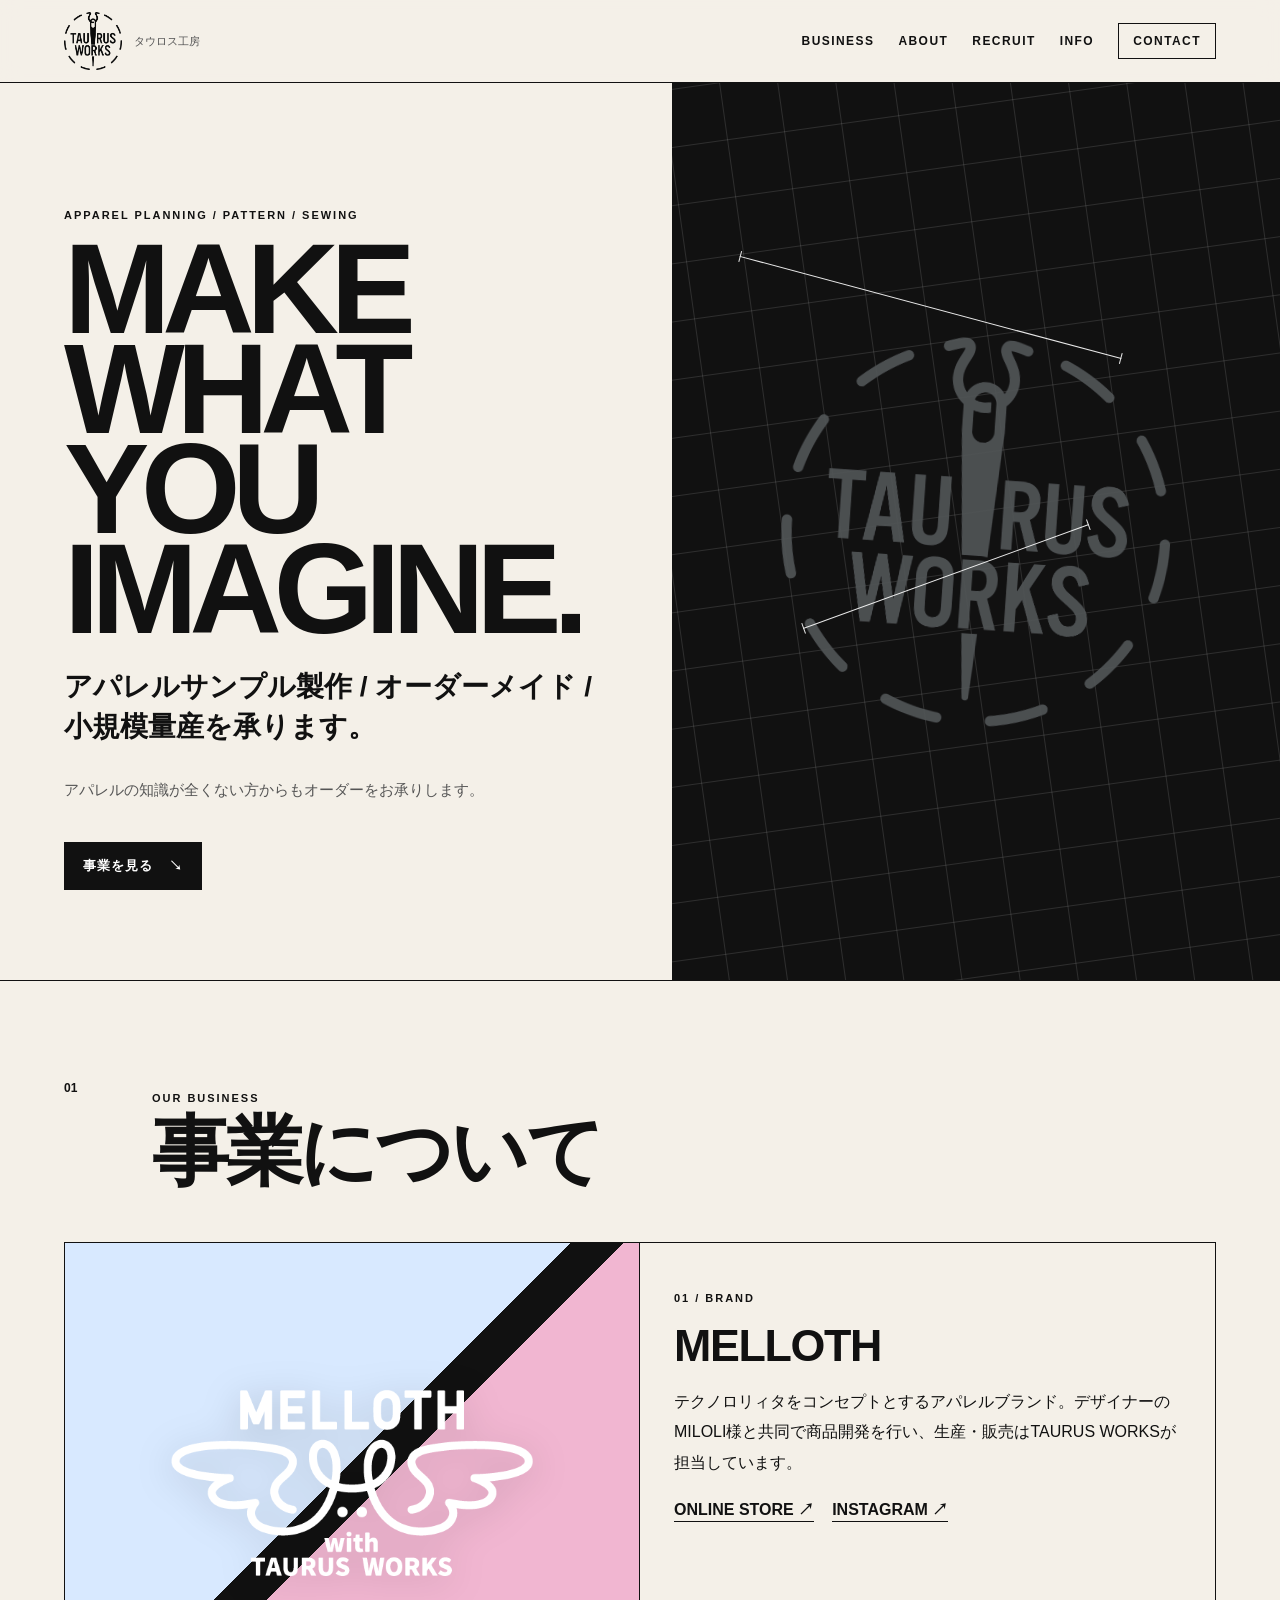
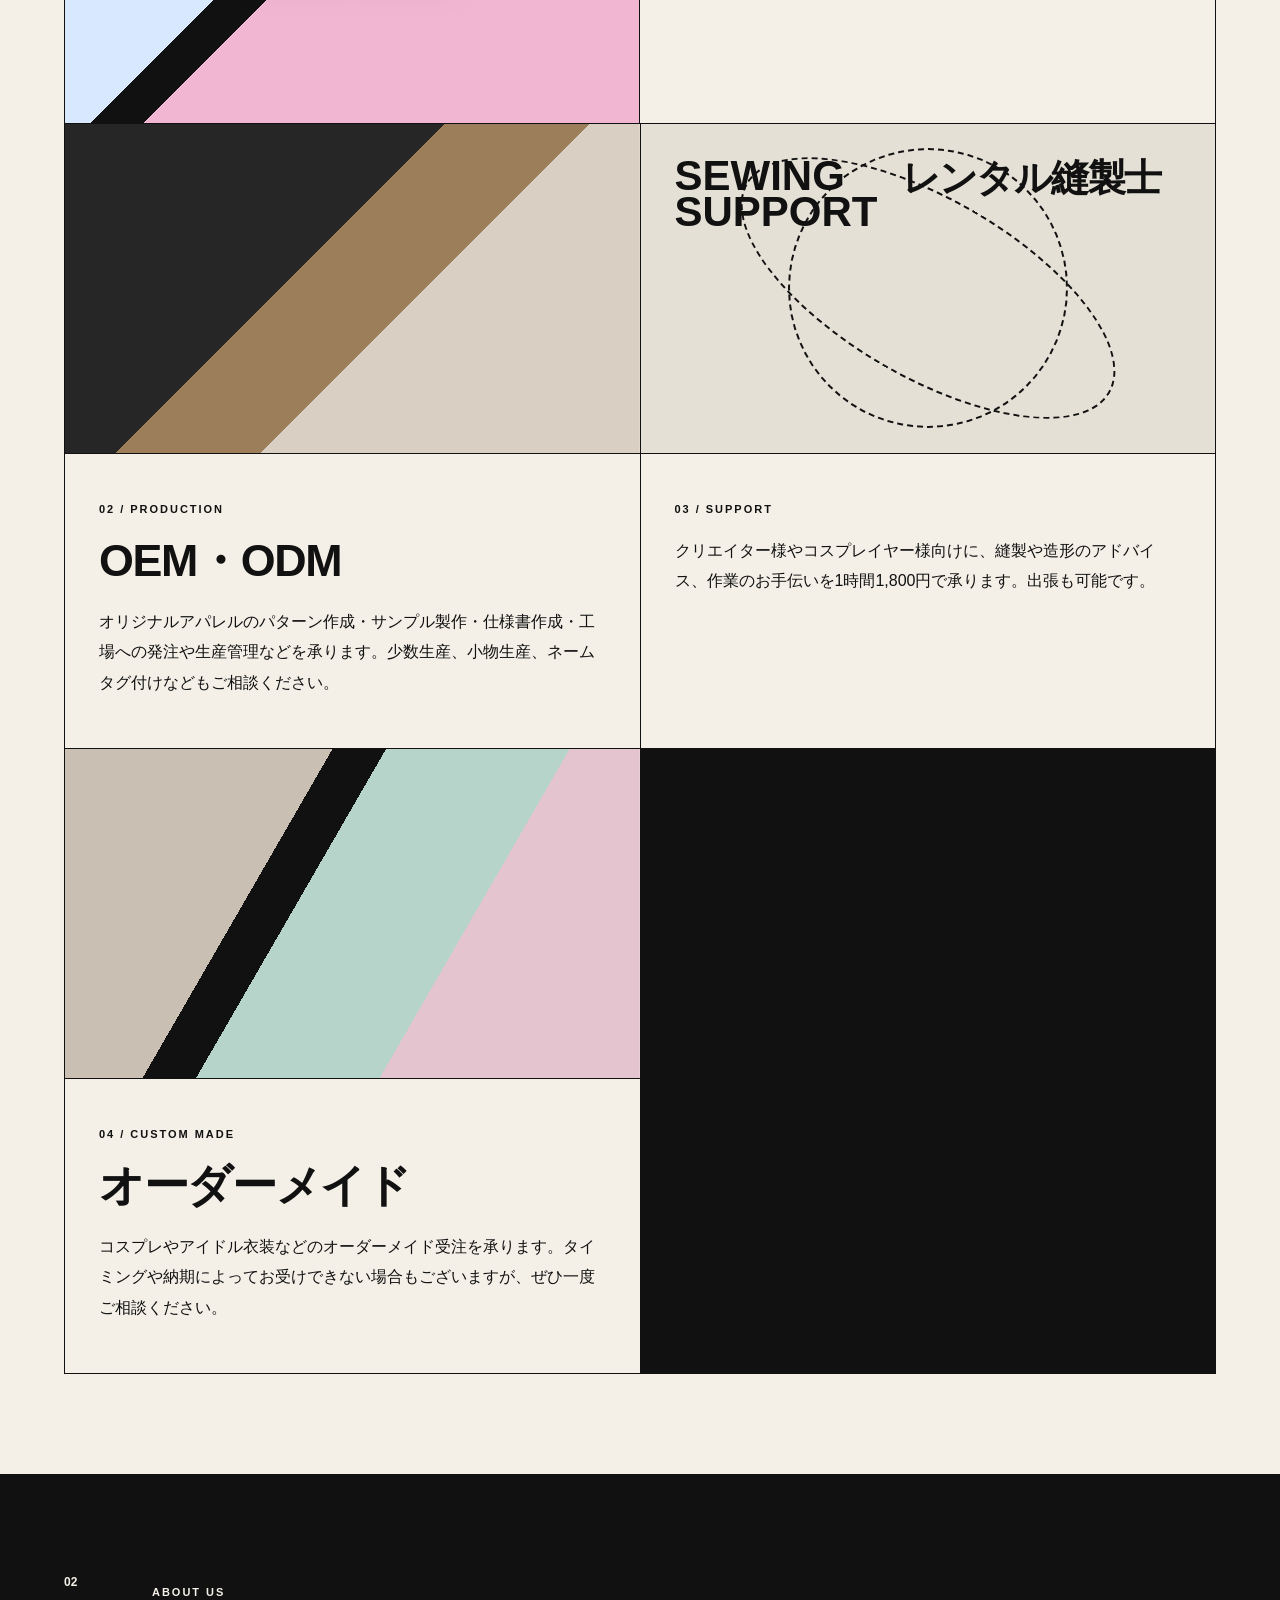
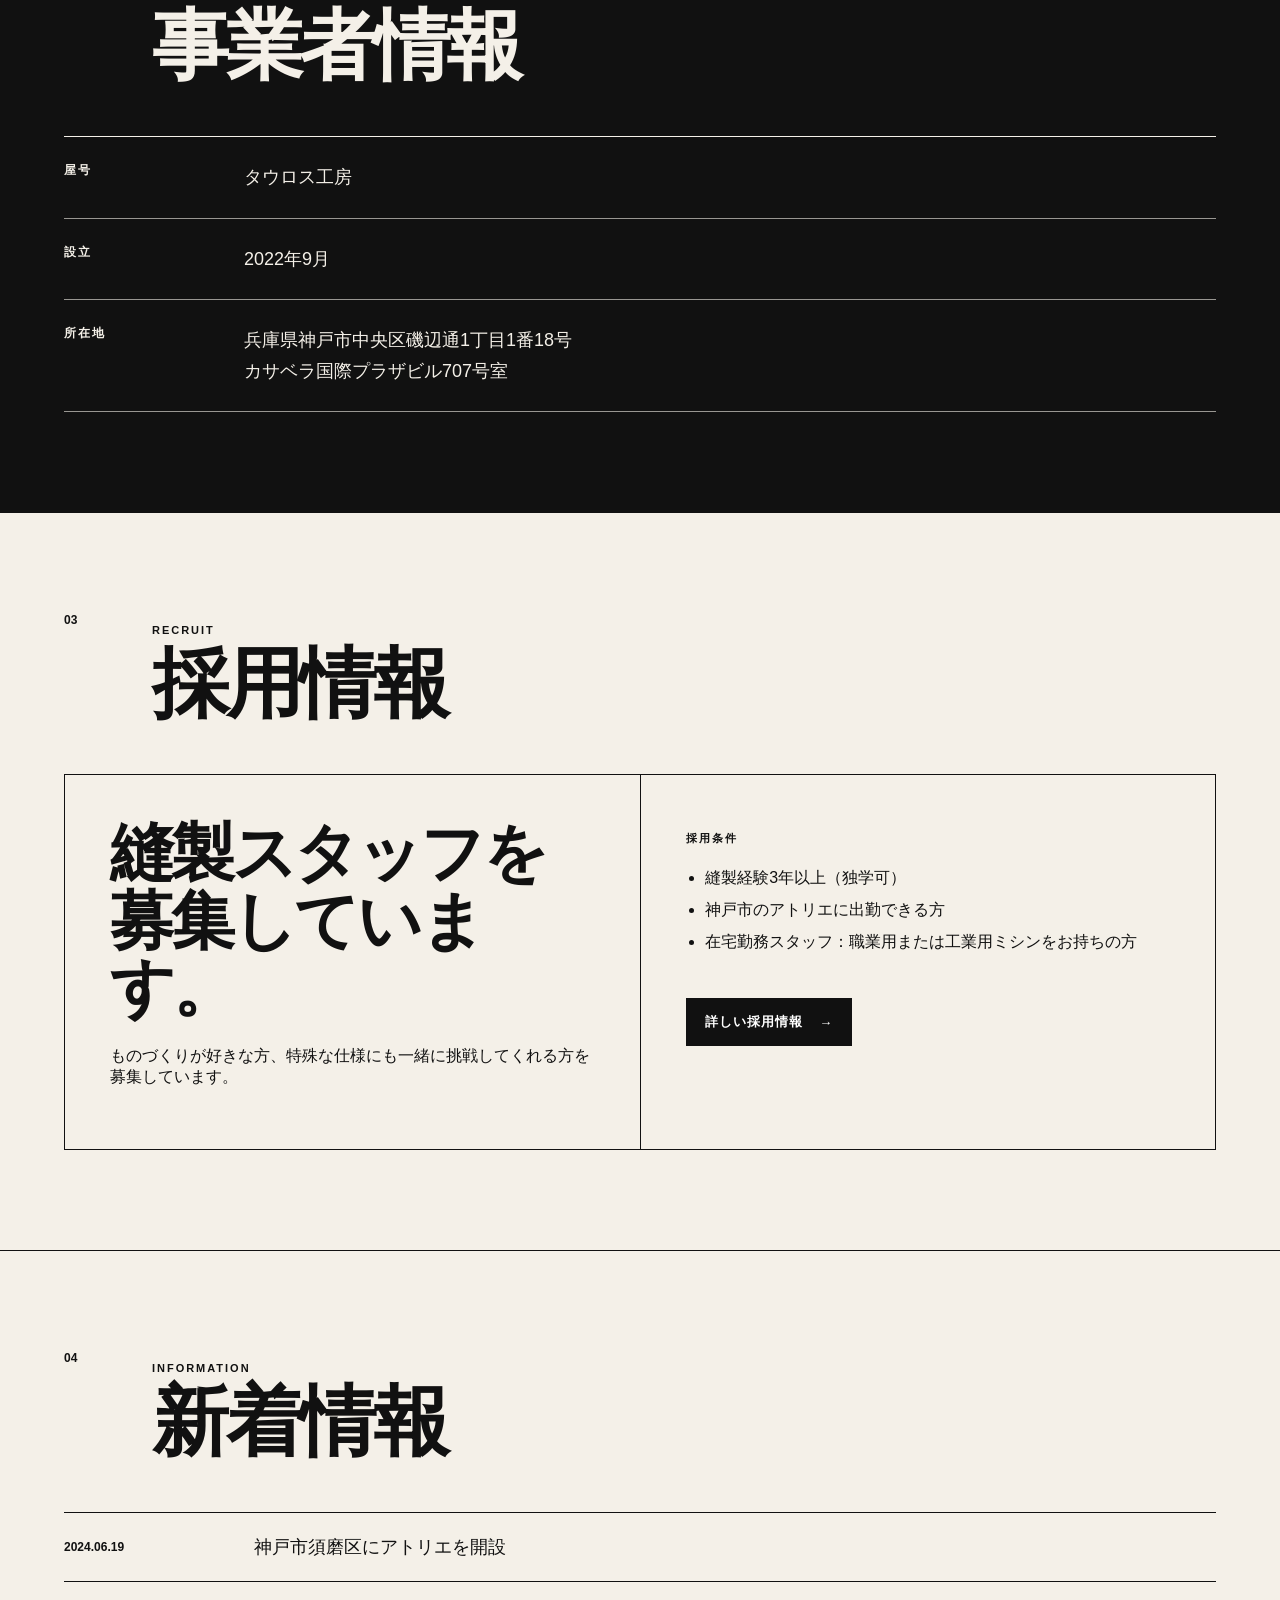
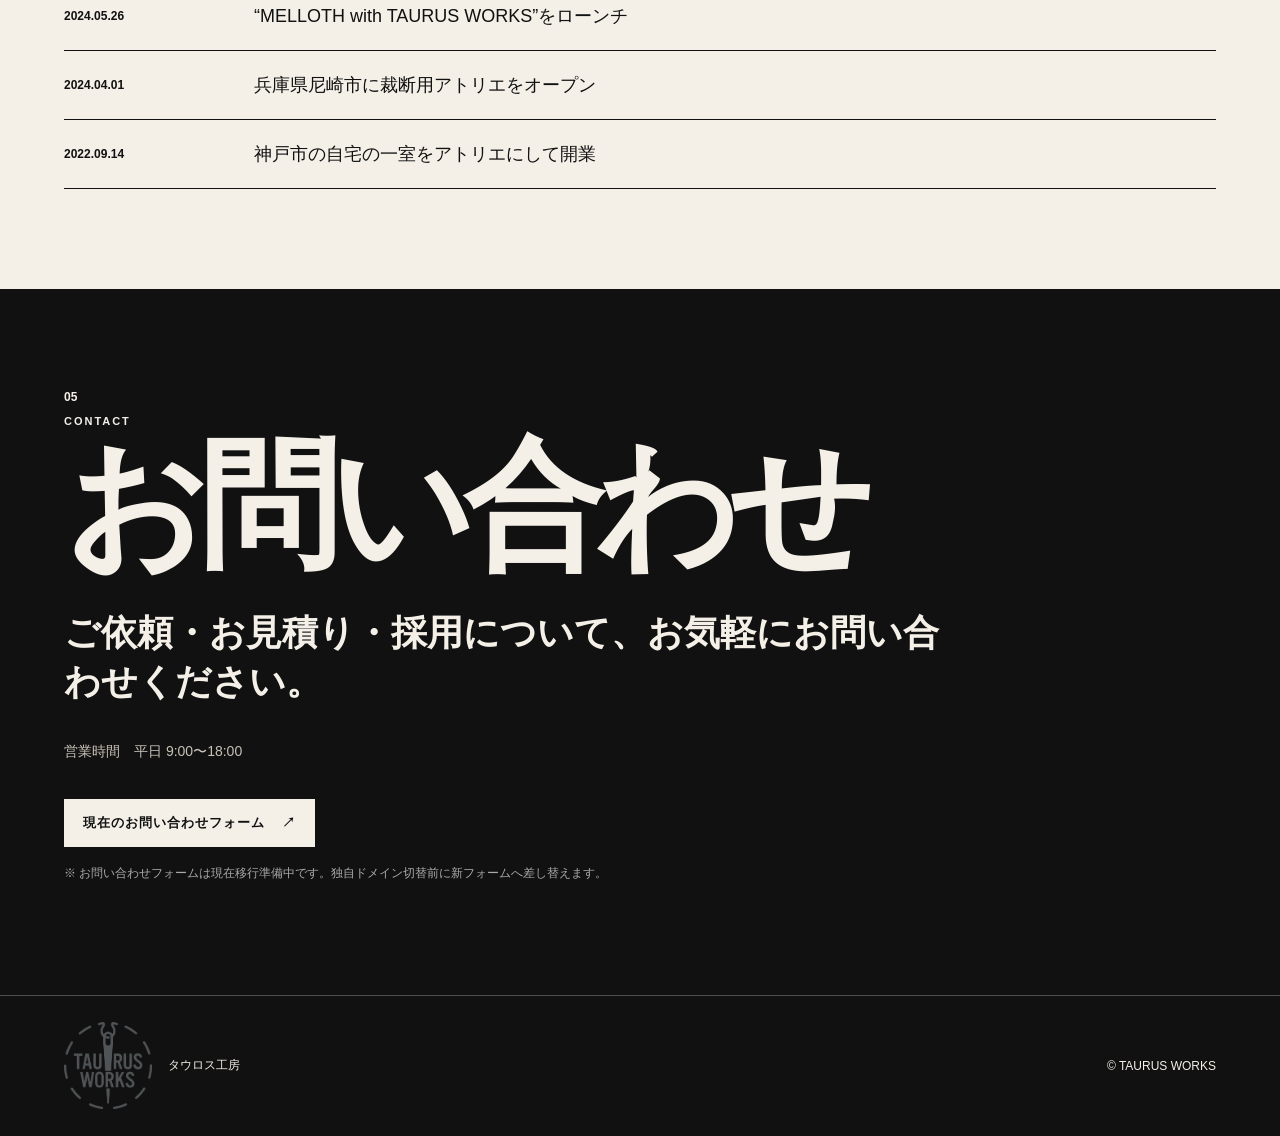
==== index.html @ 4e1e5d0d "Move rental sewing title into visual" ====
<!doctype html>
<html lang="ja">
<head>
  <meta charset="utf-8">
  <meta name="viewport" content="width=device-width, initial-scale=1">
  <title>TAURUS WORKS / タウロス工房</title>
  <meta name="description" content="タウロス工房は、アパレルサンプル製作・オーダーメイド・小規模量産・OEM/ODMを承ります。">
  <meta property="og:title" content="TAURUS WORKS / タウロス工房">
  <meta property="og:description" content="アパレルサンプル製作・オーダーメイド・小規模量産を承ります。">
  <meta property="og:type" content="website">
  <meta name="theme-color" content="#111111">
  <link rel="icon" type="image/png" href="./assets/TAURUS%20WORKS%20LOGO.png">
  <link rel="stylesheet" href="./style.css?v=20260814-3">
</head>
<body>
  <header class="site-header">
    <a class="brand" href="#top" aria-label="TAURUS WORKS ホーム">
      <img class="brand-logo" src="./assets/TAURUS%20WORKS%20LOGO.png" alt="TAURUS WORKS">
      <span class="brand-sub">タウロス工房</span>
    </a>
    <nav class="nav" aria-label="メインナビゲーション">
      <a href="#business">BUSINESS</a>
      <a href="#about">ABOUT</a>
      <a href="recruit.html">RECRUIT</a>
      <a href="#information">INFO</a>
      <a class="nav-contact" href="#contact">CONTACT</a>
    </nav>
  </header>

  <main id="top">
    <section class="hero-home">
      <div class="hero-copy">
        <p class="kicker">APPAREL PLANNING / PATTERN / SEWING</p>
        <h1>MAKE<br>WHAT YOU<br>IMAGINE.</h1>
        <p class="lead">アパレルサンプル製作 / オーダーメイド / 小規模量産を承ります。</p>
        <p class="lead-sub">アパレルの知識が全くない方からもオーダーをお承りします。</p>
        <a class="button button-dark" href="#business">事業を見る <span>↘</span></a>
      </div>
      <div class="hero-art" aria-hidden="true">
        <div class="pattern-grid"></div>
        <img class="hero-logo" src="./assets/TAURUS%20WORKS%20LOGO.png" alt="">
        <div class="measure-line measure-line-a"></div>
        <div class="measure-line measure-line-b"></div>
      </div>
    </section>

    <section class="section" id="business">
      <div class="section-heading">
        <p class="section-no">01</p>
        <div>
          <p class="eyebrow">OUR BUSINESS</p>
          <h2>事業について</h2>
        </div>
      </div>

      <div class="business-grid">
        <article class="business-card business-card-featured">
          <div class="business-visual melloth-visual">
            <img class="melloth-logo" src="./assets/MELLOTH%20with%20TAURUS%20WORKS_LOGO.png" alt="MELLOTH with TAURUS WORKS">
          </div>
          <div class="business-body">
            <p class="card-index">01 / BRAND</p>
            <h3>MELLOTH</h3>
            <p>テクノロリィタをコンセプトとするアパレルブランド。デザイナーのMILOLI様と共同で商品開発を行い、生産・販売はTAURUS WORKSが担当しています。</p>
            <div class="text-links">
              <a href="https://melloth.taurusworks.jp/" target="_blank" rel="noopener">ONLINE STORE ↗</a>
              <a href="https://www.instagram.com/melloth_wear/" target="_blank" rel="noopener">INSTAGRAM ↗</a>
            </div>
          </div>
        </article>

        <article class="business-card">
          <div class="business-visual photo photo-oem" role="img" aria-label="衣料品とハンガーのイメージ"></div>
          <div class="business-body">
            <p class="card-index">02 / PRODUCTION</p>
            <h3>OEM・ODM</h3>
            <p>オリジナルアパレルのパターン作成・サンプル製作・仕様書作成・工場への発注や生産管理などを承ります。少数生産、小物生産、ネームタグ付けなどもご相談ください。</p>
          </div>
        </article>

        <article class="business-card">
          <div class="business-visual sewing-visual" aria-hidden="true">
            <div class="stitch stitch-1"></div>
            <div class="stitch stitch-2"></div>
            <div style="position:absolute;top:34px;left:34px;right:34px;z-index:3;display:flex;align-items:flex-start;gap:24px;flex-wrap:wrap;">
              <span style="display:block;font-size:42px;font-weight:900;line-height:.85;text-align:left;">SEWING<br>SUPPORT</span>
              <span style="display:block;font-size:clamp(28px,3vw,46px);font-weight:900;line-height:1.05;letter-spacing:-.04em;text-align:left;">レンタル縫製士</span>
            </div>
          </div>
          <div class="business-body">
            <p class="card-index">03 / SUPPORT</p>
            <p>クリエイター様やコスプレイヤー様向けに、縫製や造形のアドバイス、作業のお手伝いを1時間1,800円で承ります。出張も可能です。</p>
          </div>
        </article>

        <article class="business-card">
          <div class="business-visual photo photo-order" role="img" aria-label="縫製作業のイメージ"></div>
          <div class="business-body">
            <p class="card-index">04 / CUSTOM MADE</p>
            <h3>オーダーメイド</h3>
            <p>コスプレやアイドル衣装などのオーダーメイド受注を承ります。タイミングや納期によってお受けできない場合もございますが、ぜひ一度ご相談ください。</p>
          </div>
        </article>
      </div>
    </section>

    <section class="section section-dark" id="about">
      <div class="section-heading section-heading-light">
        <p class="section-no">02</p>
        <div>
          <p class="eyebrow">ABOUT US</p>
          <h2>事業者情報</h2>
        </div>
      </div>
      <dl class="company-list">
        <div><dt>屋号</dt><dd>タウロス工房</dd></div>
        <div><dt>設立</dt><dd>2022年9月</dd></div>
        <div><dt>所在地</dt><dd>兵庫県神戸市中央区磯辺通1丁目1番18号<br>カサベラ国際プラザビル707号室</dd></div>
      </dl>
    </section>

    <section class="section recruit-teaser" id="recruit">
      <div class="section-heading">
        <p class="section-no">03</p>
        <div>
          <p class="eyebrow">RECRUIT</p>
          <h2>採用情報</h2>
        </div>
      </div>
      <div class="recruit-box">
        <div>
          <p class="recruit-big">縫製スタッフを<br>募集しています。</p>
          <p>ものづくりが好きな方、特殊な仕様にも一緒に挑戦してくれる方を募集しています。</p>
        </div>
        <div class="recruit-conditions">
          <p class="mini-label">採用条件</p>
          <ul>
            <li>縫製経験3年以上（独学可）</li>
            <li>神戸市のアトリエに出勤できる方</li>
            <li>在宅勤務スタッフ：職業用または工業用ミシンをお持ちの方</li>
          </ul>
          <a class="button button-dark" href="recruit.html">詳しい採用情報 <span>→</span></a>
        </div>
      </div>
    </section>

    <section class="section" id="information">
      <div class="section-heading">
        <p class="section-no">04</p>
        <div>
          <p class="eyebrow">INFORMATION</p>
          <h2>新着情報</h2>
        </div>
      </div>
      <div class="news-list">
        <div class="news-row"><time datetime="2024-06-19">2024.06.19</time><p>神戸市須磨区にアトリエを開設</p></div>
        <div class="news-row"><time datetime="2024-05-26">2024.05.26</time><p>“MELLOTH with TAURUS WORKS”をローンチ</p></div>
        <div class="news-row"><time datetime="2024-04-01">2024.04.01</time><p>兵庫県尼崎市に裁断用アトリエをオープン</p></div>
        <div class="news-row"><time datetime="2022-09-14">2022.09.14</time><p>神戸市の自宅の一室をアトリエにして開業</p></div>
      </div>
    </section>

    <section class="section contact-section" id="contact">
      <p class="section-no">05</p>
      <p class="eyebrow">CONTACT</p>
      <h2>お問い合わせ</h2>
      <p class="contact-copy">ご依頼・お見積り・採用について、お気軽にお問い合わせください。</p>
      <p class="business-hours">営業時間　平日 9:00〜18:00</p>
      <a class="button button-light" href="https://taurusworks.jp/dc6c90bd975d45ef94b57cfe9bcf0f8d" target="_blank" rel="noopener">現在のお問い合わせフォーム <span>↗</span></a>
      <p class="migration-note">※ お問い合わせフォームは現在移行準備中です。独自ドメイン切替前に新フォームへ差し替えます。</p>
    </section>
  </main>

  <footer class="footer">
    <div class="footer-identity">
      <img class="footer-logo" src="./assets/TAURUS%20WORKS%20LOGO.png" alt="TAURUS WORKS">
      <p>タウロス工房</p>
    </div>
    <p>© TAURUS WORKS</p>
  </footer>
</body>
</html>
---- style.css ----
*{box-sizing:border-box}html{scroll-behavior:smooth}body{margin:0;background:#f4f0e8;color:#111;font-family:Arial,'Hiragino Kaku Gothic ProN','Yu Gothic',sans-serif}.site-header{position:sticky;top:0;z-index:20;display:flex;justify-content:space-between;align-items:center;padding:12px 5vw;background:rgba(244,240,232,.94);backdrop-filter:blur(10px);border-bottom:1px solid #111}.brand{display:flex;gap:12px;align-items:center;color:#111;text-decoration:none}.brand-logo{width:58px;height:58px;object-fit:contain;filter:brightness(.12)}.brand-sub{font-size:11px;color:#555}.nav{display:flex;gap:24px;align-items:center}.nav a{color:#111;text-decoration:none;font-size:12px;font-weight:800;letter-spacing:.12em}.nav-contact{padding:10px 14px;border:1px solid #111}.hero-home{min-height:86vh;display:grid;grid-template-columns:1.05fr .95fr;border-bottom:1px solid #111}.hero-copy{padding:9vw 5vw 7vw}.kicker,.eyebrow,.mini-label,.card-index{font-size:11px;letter-spacing:.18em;font-weight:900;text-transform:uppercase}.hero-copy h1{font-size:clamp(62px,10vw,150px);line-height:.78;letter-spacing:-.065em;margin:18px 0 28px}.lead{font-size:clamp(20px,2.2vw,32px);line-height:1.45;font-weight:700;max-width:780px}.lead-sub{font-size:15px;line-height:1.8;color:#555;max-width:680px}.hero-art{position:relative;overflow:hidden;background:#111;min-height:600px}.pattern-grid{position:absolute;inset:0;background-image:linear-gradient(rgba(255,255,255,.12) 1px,transparent 1px),linear-gradient(90deg,rgba(255,255,255,.12) 1px,transparent 1px);background-size:48px 48px;transform:rotate(-8deg) scale(1.2)}.hero-logo{position:absolute;inset:50% auto auto 50%;transform:translate(-50%,-50%) rotate(4deg);width:min(64%,430px);height:auto;opacity:.92}.measure-line{position:absolute;height:1px;background:#fff;opacity:.9}.measure-line:before,.measure-line:after{content:'';position:absolute;top:-5px;width:1px;height:11px;background:#fff}.measure-line:before{left:0}.measure-line:after{right:0}.measure-line-a{width:65%;top:25%;left:10%;transform:rotate(15deg)}.measure-line-b{width:50%;top:55%;left:20%;transform:rotate(-20deg)}.section{padding:100px 5vw;border-bottom:1px solid #111}.section-heading{display:grid;grid-template-columns:70px 1fr;gap:18px;align-items:start;margin-bottom:54px}.section-no{margin:0;font-size:12px;font-weight:900}.section h2{margin:2px 0 0;font-size:clamp(42px,6vw,88px);line-height:.95;letter-spacing:-.045em}.business-grid{display:grid;grid-template-columns:repeat(2,minmax(0,1fr));gap:1px;background:#111;border:1px solid #111}.business-card{background:#f4f0e8}.business-card-featured{grid-column:span 2;display:grid;grid-template-columns:1fr 1fr}.business-visual{min-height:330px;border-bottom:1px solid #111;position:relative;overflow:hidden}.business-card-featured .business-visual{border-bottom:0;border-right:1px solid #111;min-height:480px}.business-body{padding:34px}.business-body h3{font-size:clamp(28px,3.5vw,48px);margin:8px 0 16px;letter-spacing:-.03em}.business-body p{line-height:1.9}.text-links{display:flex;gap:18px;flex-wrap:wrap;margin-top:22px}.text-links a{color:#111;font-weight:800;text-decoration:none;border-bottom:1px solid #111}.melloth-visual{background:linear-gradient(135deg,#d8e9ff 0 48%,#111 48% 53%,#f1b6d1 53% 100%);display:grid;place-items:center;padding:36px}.melloth-logo{width:min(72%,470px);height:auto;filter:drop-shadow(0 6px 18px rgba(0,0,0,.18))}.sewing-visual{background:#e5e0d6;display:grid;place-items:center}.sewing-visual span{font-size:42px;font-weight:900;line-height:.85;text-align:center;z-index:2}.stitch{position:absolute;border:2px dashed #111;border-radius:50%}.stitch-1{width:280px;height:280px}.stitch-2{width:420px;height:180px;transform:rotate(30deg)}.photo{background-size:cover;background-position:center}.photo-oem{background-image:linear-gradient(135deg,#262626 0 42%,#9c7e5a 42% 58%,#d9d0c3 58%)}.photo-order{background-image:linear-gradient(120deg,#c9c0b3 0 35%,#111 35% 42%,#b7d4cb 42% 66%,#e4c4cf 66%)}.section-dark{background:#111;color:#f4f0e8}.section-heading-light{border-color:#f4f0e8}.company-list{margin:0;border-top:1px solid #f4f0e8}.company-list div{display:grid;grid-template-columns:180px 1fr;padding:25px 0;border-bottom:1px solid rgba(244,240,232,.6)}.company-list dt{font-size:12px;letter-spacing:.16em;font-weight:800}.company-list dd{margin:0;font-size:18px;line-height:1.7}.recruit-box{display:grid;grid-template-columns:1fr 1fr;border:1px solid #111}.recruit-box>div{padding:45px}.recruit-box>div+div{border-left:1px solid #111}.recruit-big{font-size:clamp(36px,5vw,72px);line-height:1.05;font-weight:900;letter-spacing:-.05em;margin:0 0 24px}.recruit-conditions ul{padding-left:1.2em;line-height:2}.button{display:inline-flex;gap:16px;align-items:center;margin-top:24px;padding:14px 18px;text-decoration:none;font-weight:900;font-size:13px;letter-spacing:.08em;border:1px solid}.button-dark{background:#111;color:#fff;border-color:#111}.button-light{background:#f4f0e8;color:#111;border-color:#f4f0e8}.news-list{border-top:1px solid #111}.news-row{display:grid;grid-template-columns:170px 1fr;gap:20px;padding:22px 0;border-bottom:1px solid #111;align-items:center}.news-row time{font-size:12px;font-weight:800}.news-row p{margin:0;font-size:18px}.contact-section{background:#111;color:#f4f0e8}.contact-section h2{font-size:clamp(64px,11vw,160px);letter-spacing:-.07em;margin:12px 0 24px}.contact-copy{font-size:clamp(22px,3vw,36px);font-weight:800;max-width:900px}.business-hours{font-size:14px;color:#c8c2b7}.migration-note{font-size:12px;color:#aaa;margin-top:18px}.footer{display:flex;justify-content:space-between;align-items:center;gap:20px;padding:26px 5vw;background:#111;color:#f4f0e8;border-top:1px solid rgba(255,255,255,.25)}.footer p{margin:4px 0;font-size:12px}.footer-identity{display:flex;align-items:center;gap:16px}.footer-logo{width:88px;height:88px;object-fit:contain}.footer-brand{font-size:16px!important;font-weight:900;letter-spacing:.16em}@media(max-width:900px){.site-header{align-items:flex-start;gap:16px}.nav{gap:10px;flex-wrap:wrap;justify-content:flex-end}.nav a{font-size:10px}.hero-home{grid-template-columns:1fr}.hero-art{min-height:360px}.business-grid{grid-template-columns:1fr}.business-card-featured{grid-column:auto;grid-template-columns:1fr}.business-card-featured .business-visual{border-right:0;border-bottom:1px solid #111;min-height:340px}.recruit-box{grid-template-columns:1fr}.recruit-box>div+div{border-left:0;border-top:1px solid #111}.company-list div{grid-template-columns:120px 1fr}}@media(max-width:640px){.site-header{position:relative;display:block;padding:12px 20px}.brand{margin-bottom:14px}.brand-logo{width:50px;height:50px}.nav{justify-content:flex-start}.hero-copy,.section{padding-left:20px;padding-right:20px}.hero-copy{padding-top:70px;padding-bottom:70px}.hero-copy h1{font-size:58px}.section{padding-top:70px;padding-bottom:70px}.section-heading{grid-template-columns:42px 1fr}.business-body{padding:26px 20px}.business-visual{min-height:260px}.company-list div{grid-template-columns:1fr;gap:8px}.news-row{grid-template-columns:1fr;gap:8px}.recruit-box>div{padding:28px 20px}.footer{padding:24px 20px;display:block}.footer-identity{margin-bottom:18px}.footer-logo{width:72px;height:72px}.hero-logo{width:64%}}
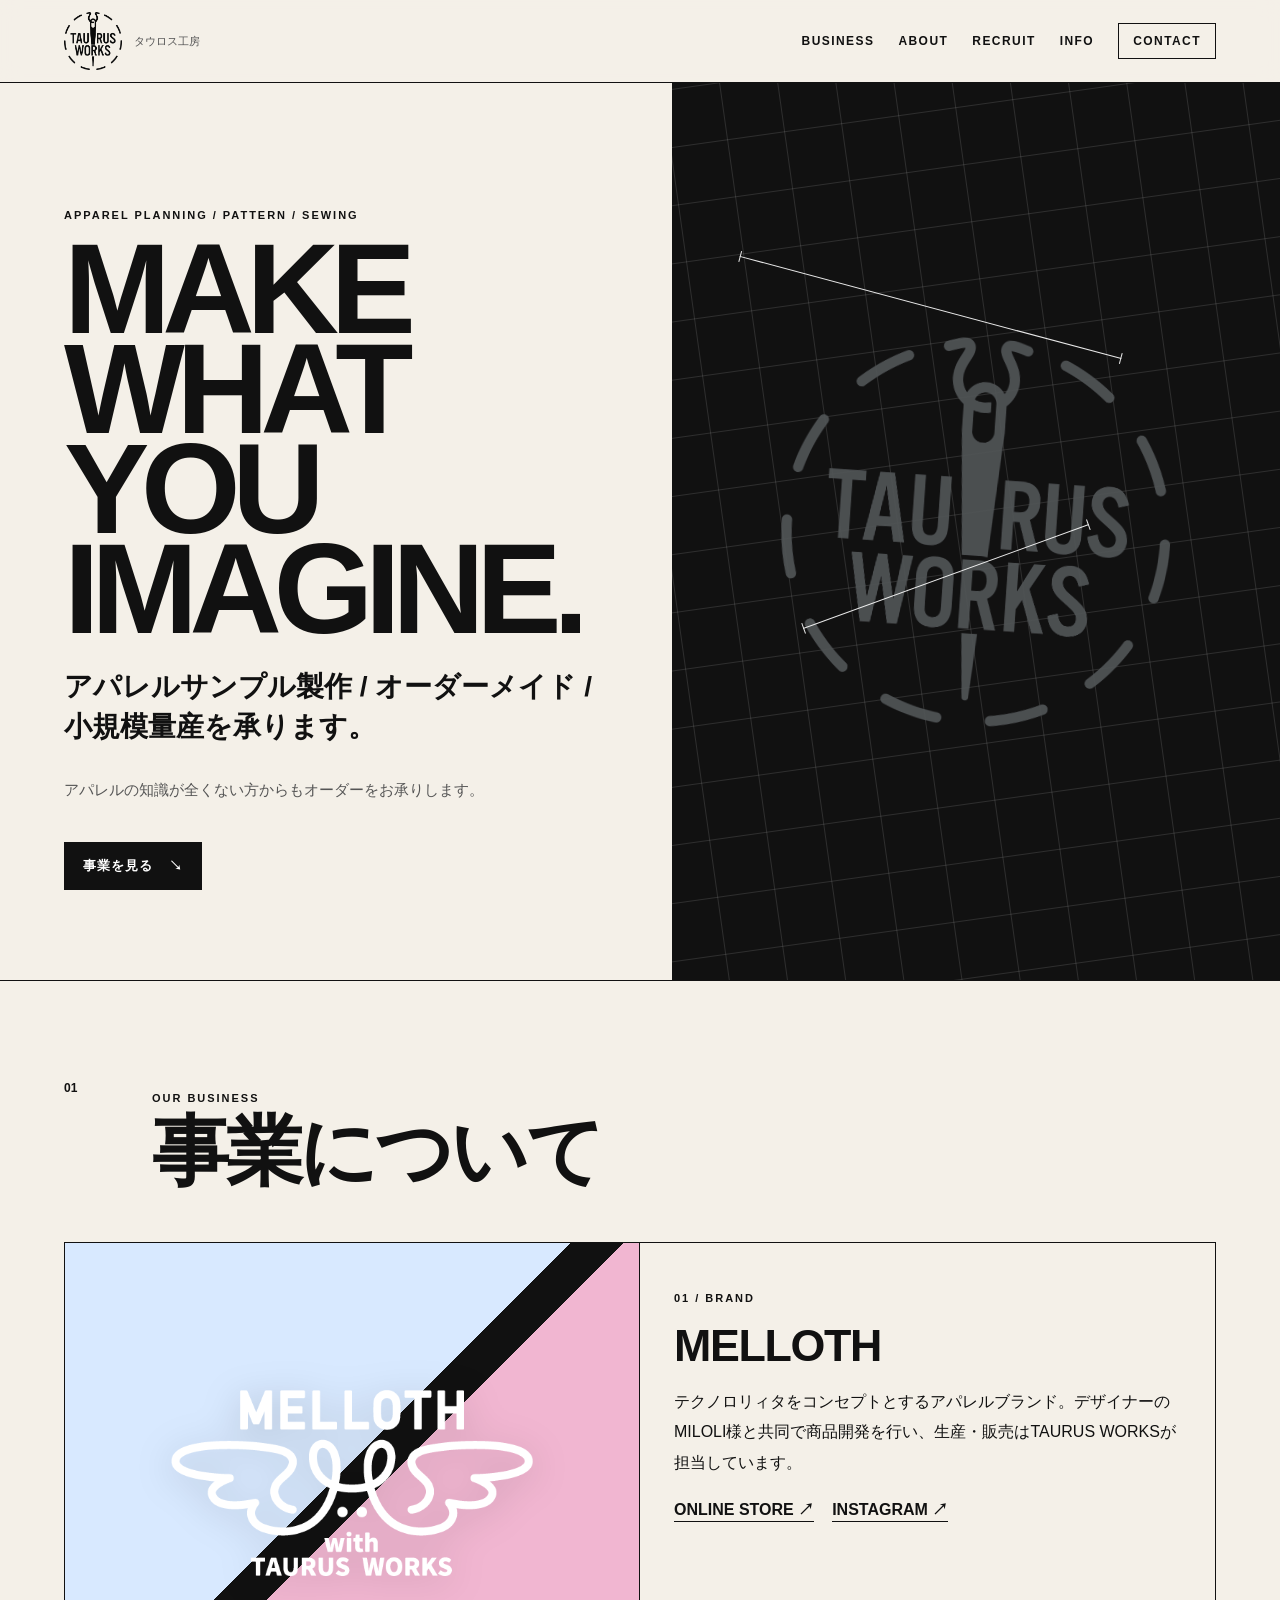
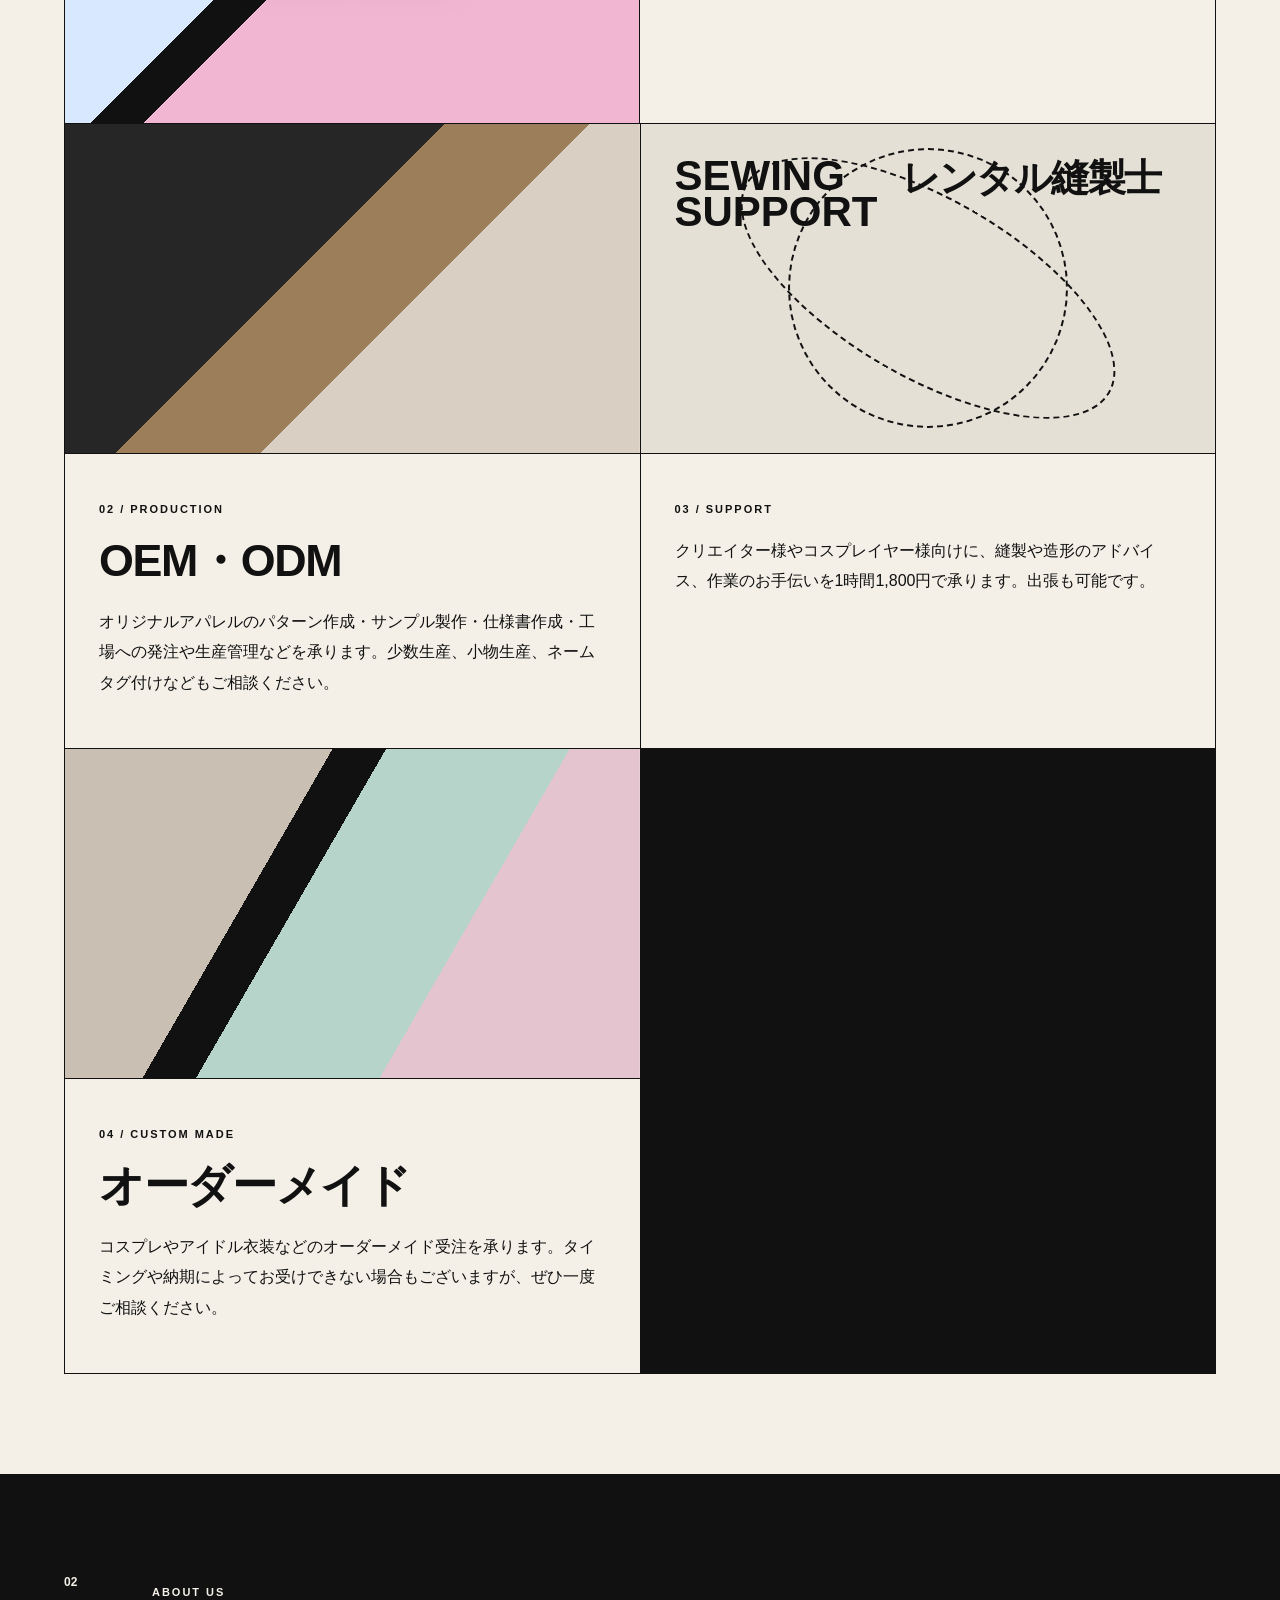
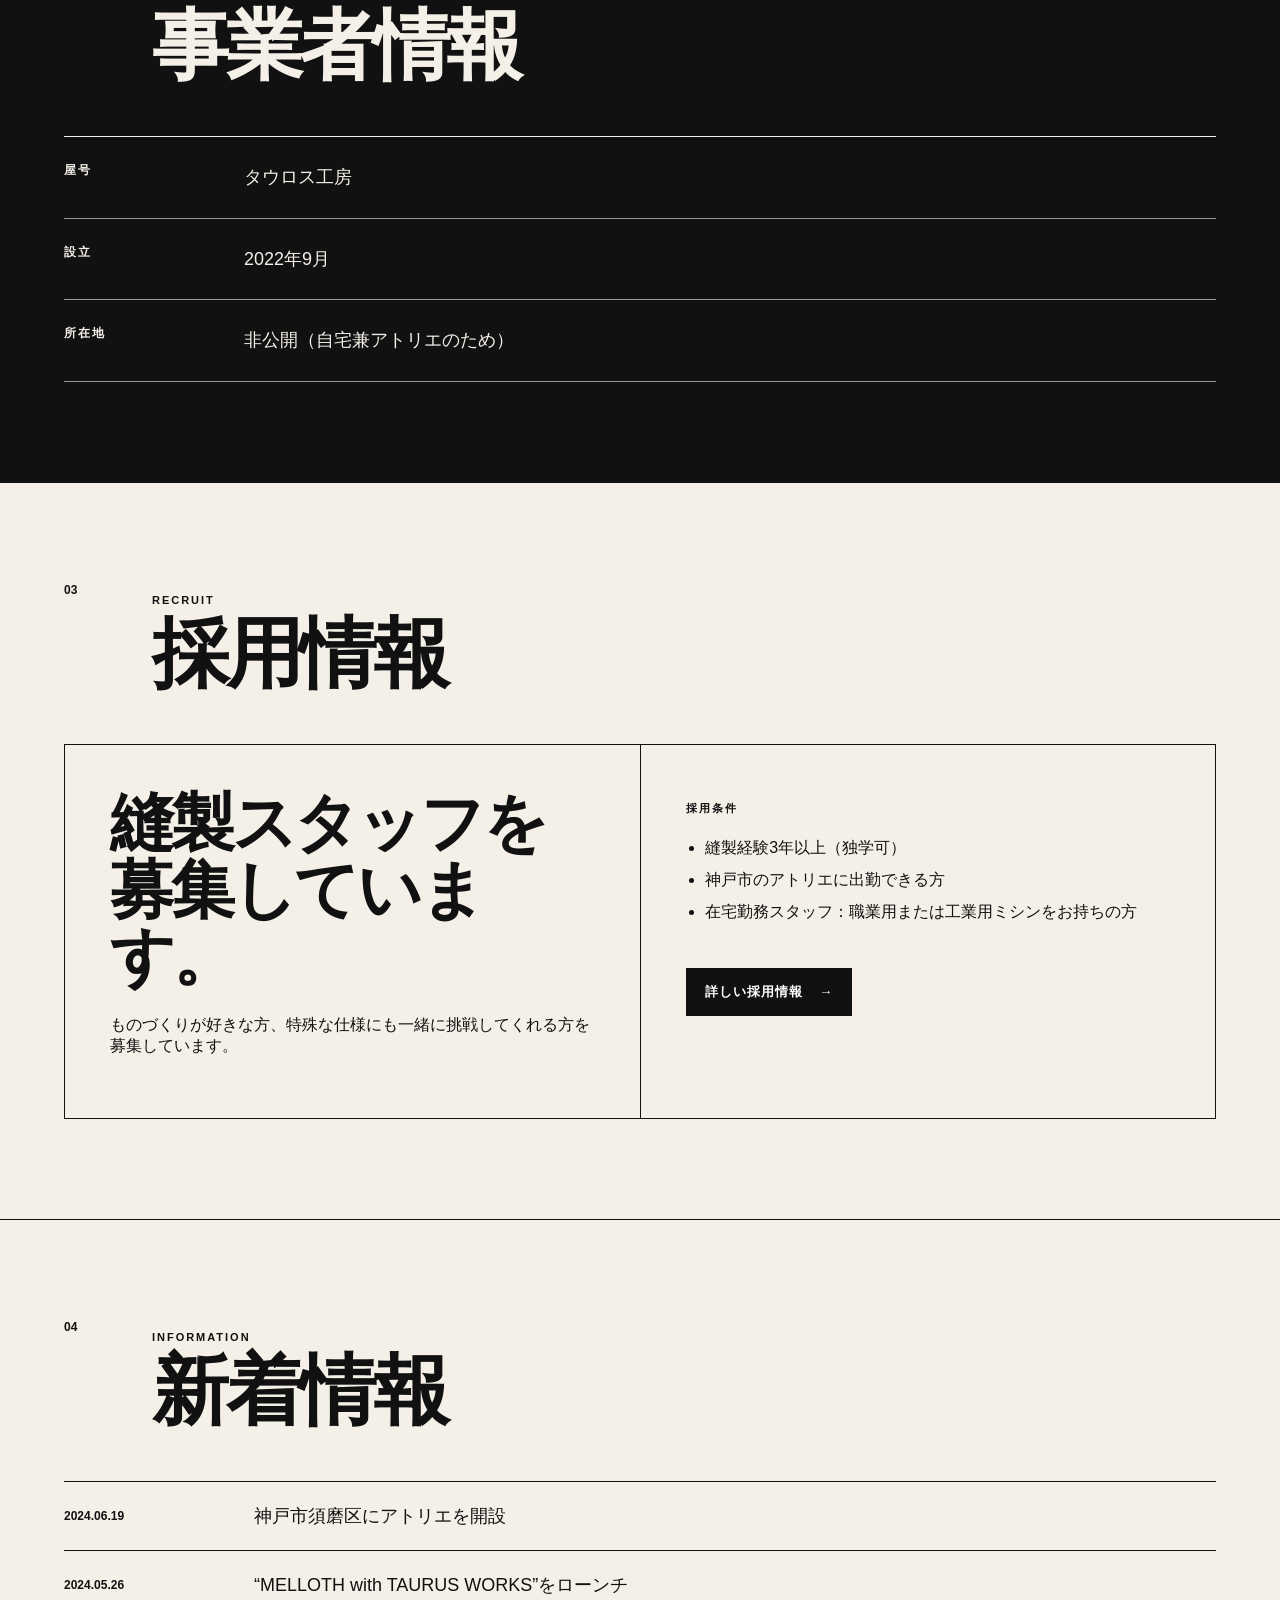
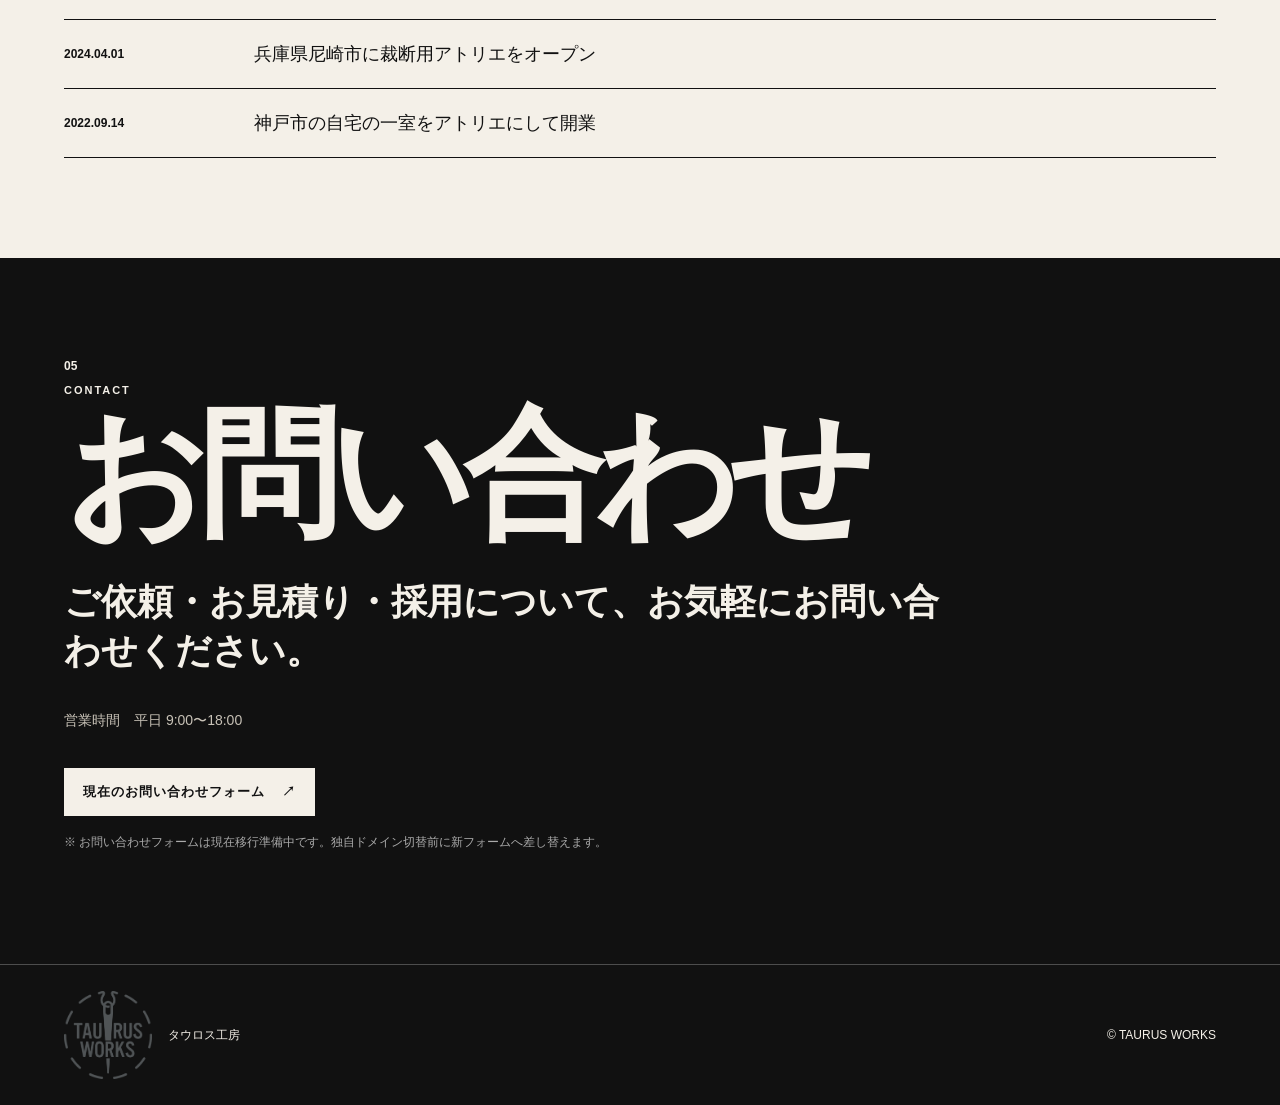
==== commit 69181bb2: "Hide private atelier address" ====
--- a/index.html
+++ b/index.html
@@ -115,7 +115,7 @@
       <dl class="company-list">
         <div><dt>屋号</dt><dd>タウロス工房</dd></div>
         <div><dt>設立</dt><dd>2022年9月</dd></div>
-        <div><dt>所在地</dt><dd>兵庫県神戸市中央区磯辺通1丁目1番18号<br>カサベラ国際プラザビル707号室</dd></div>
+        <div><dt>所在地</dt><dd>非公開（自宅兼アトリエのため）</dd></div>
       </dl>
     </section>
 
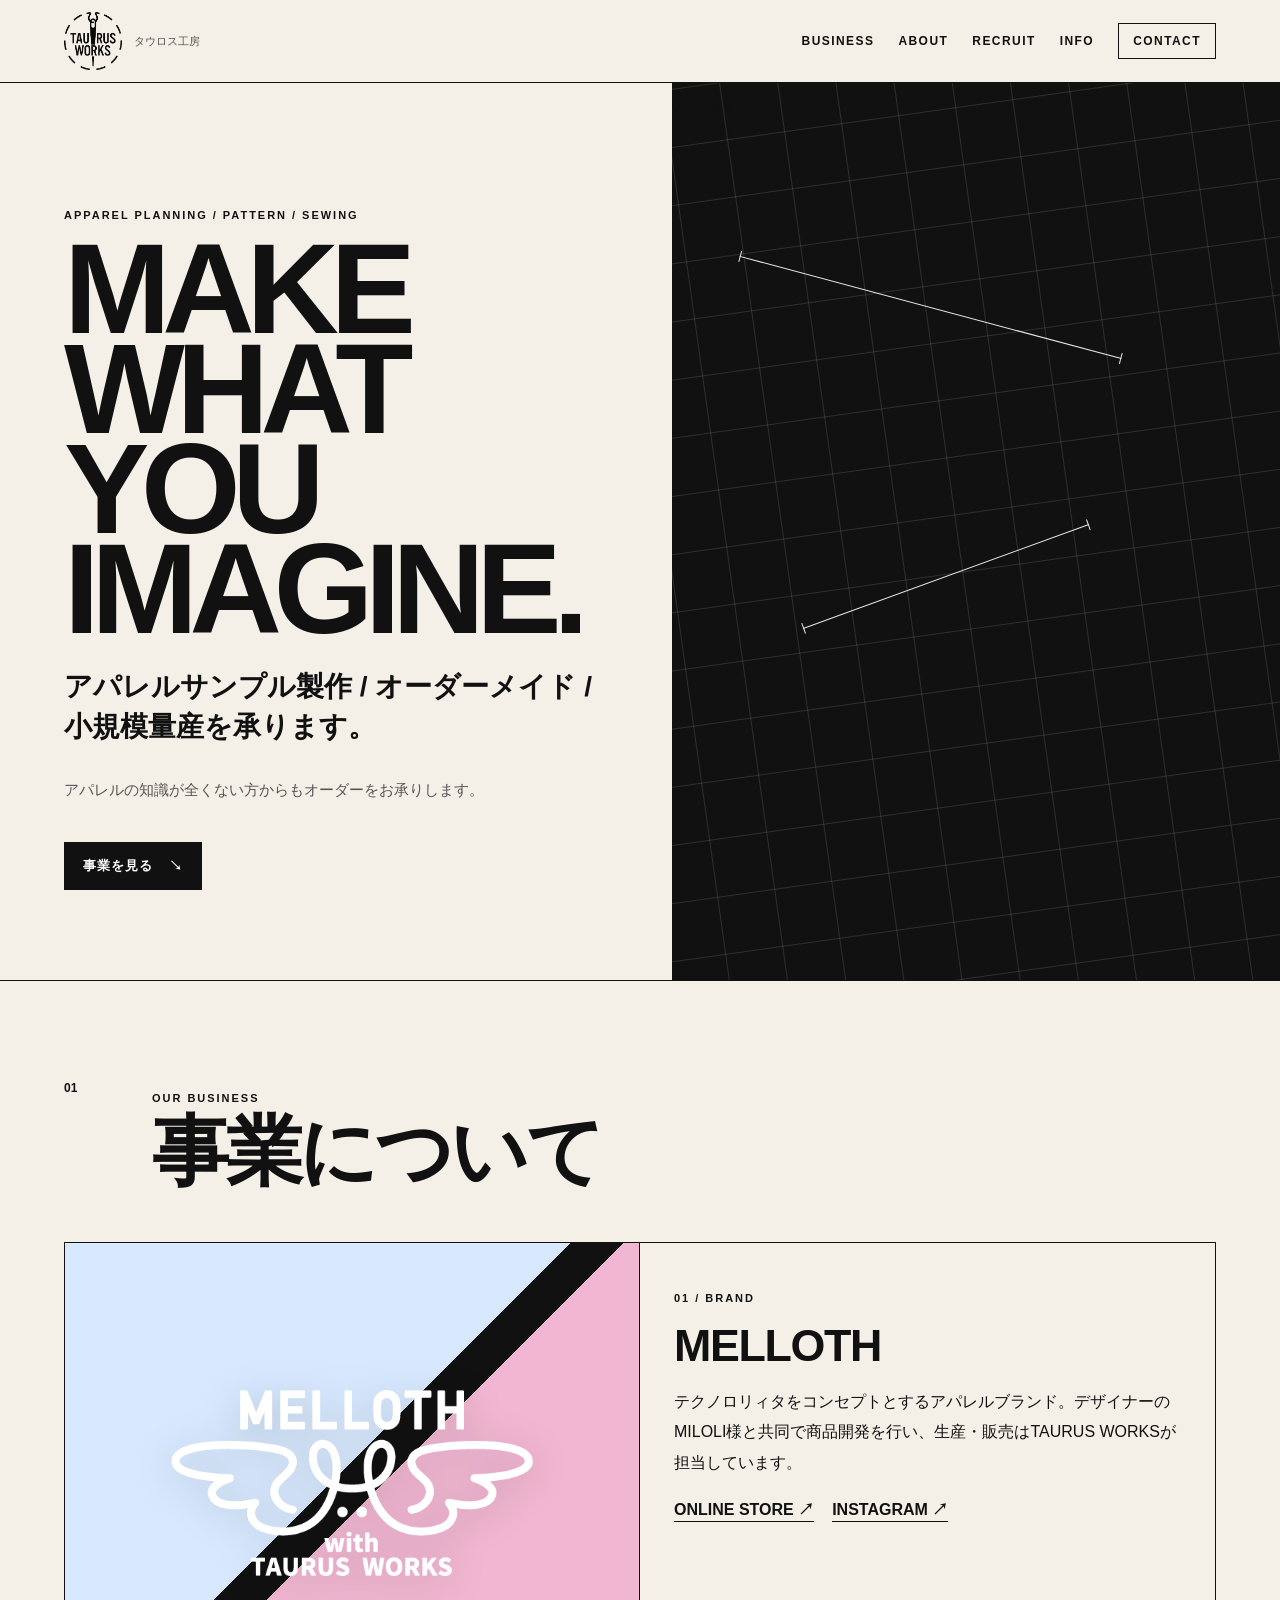
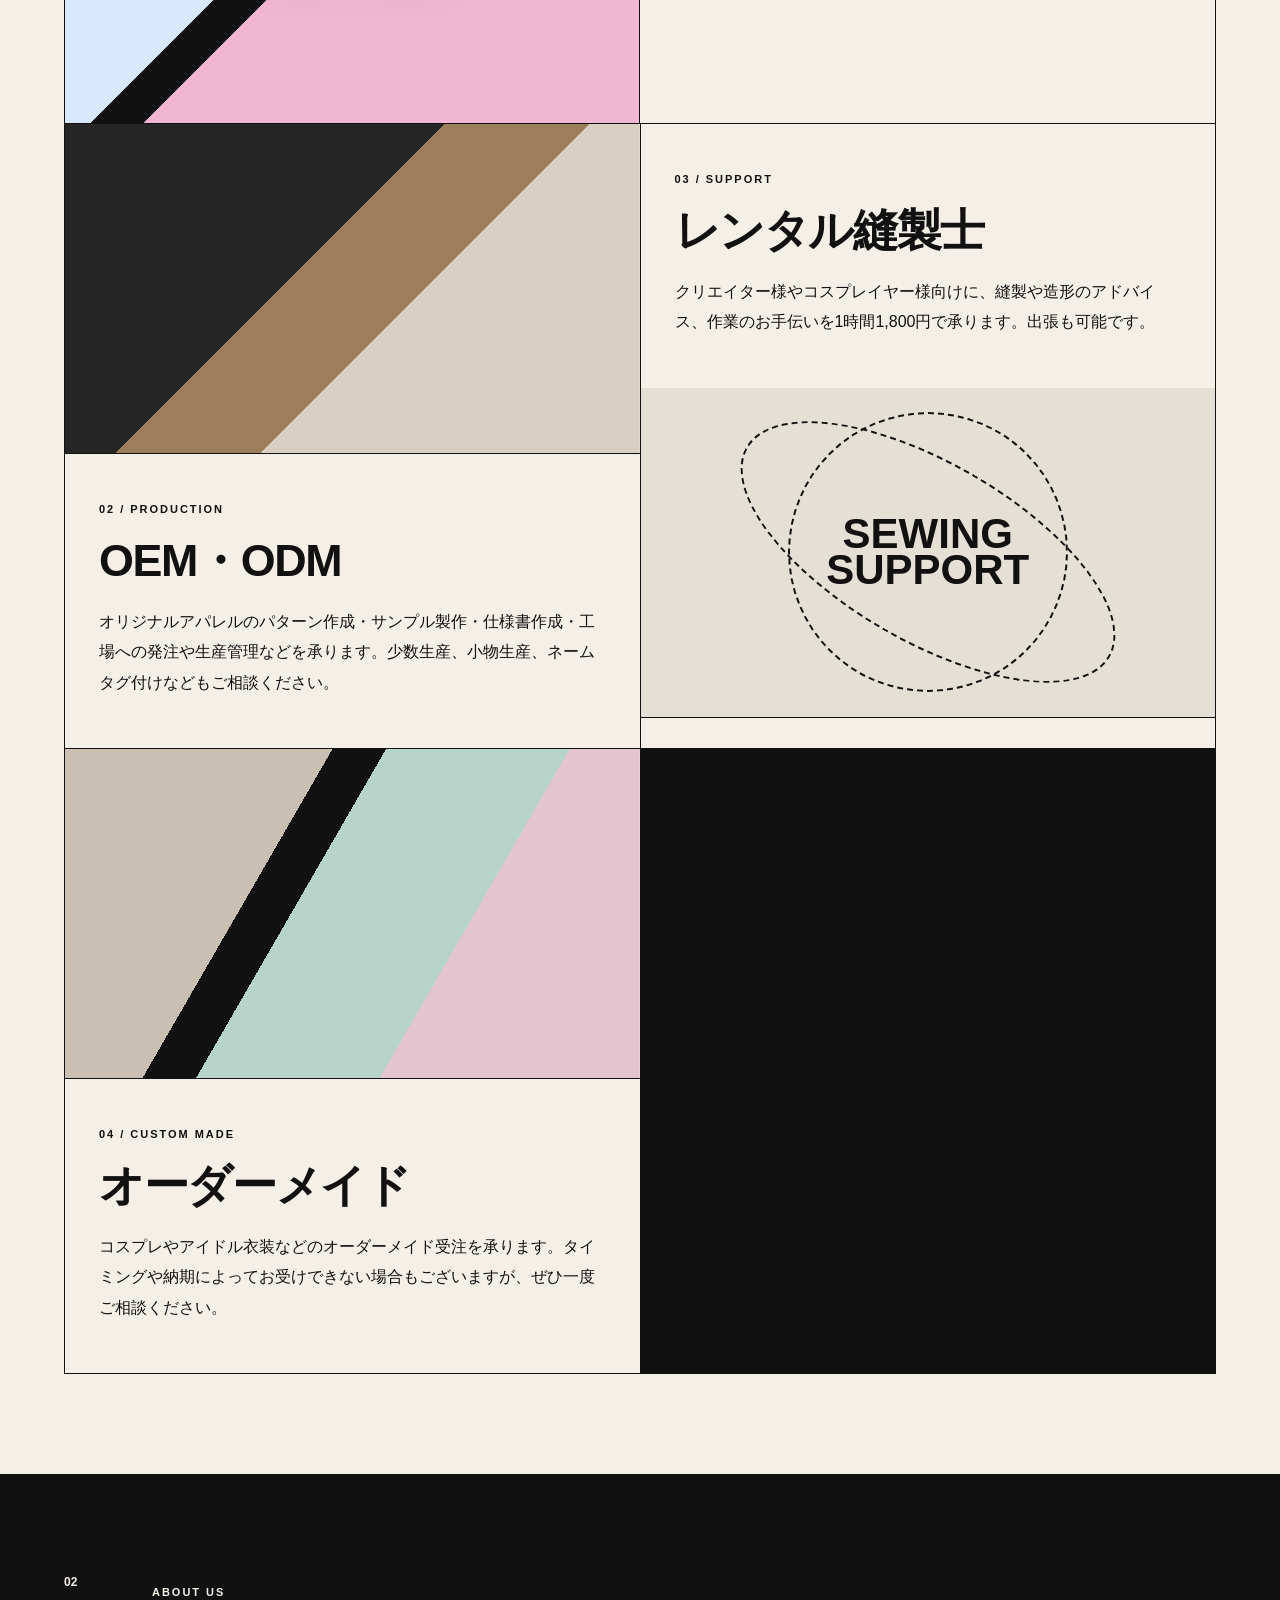
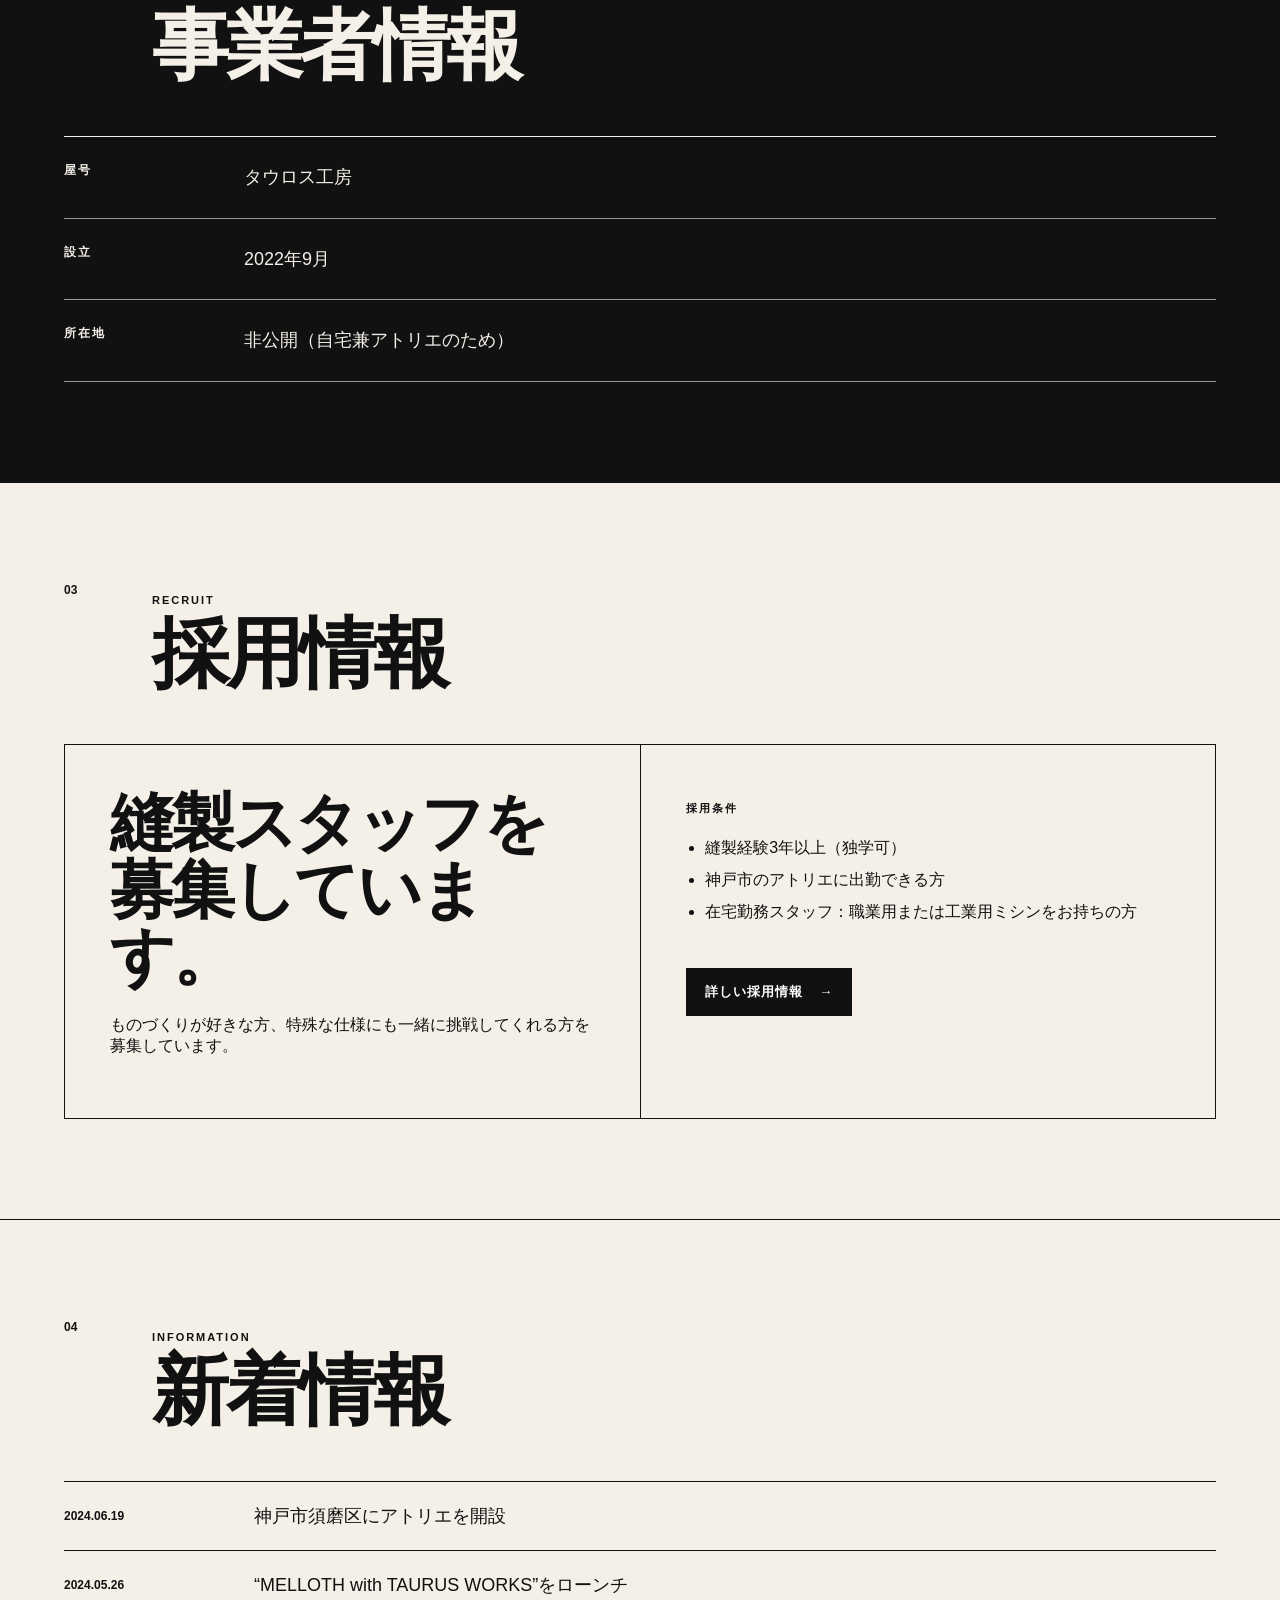
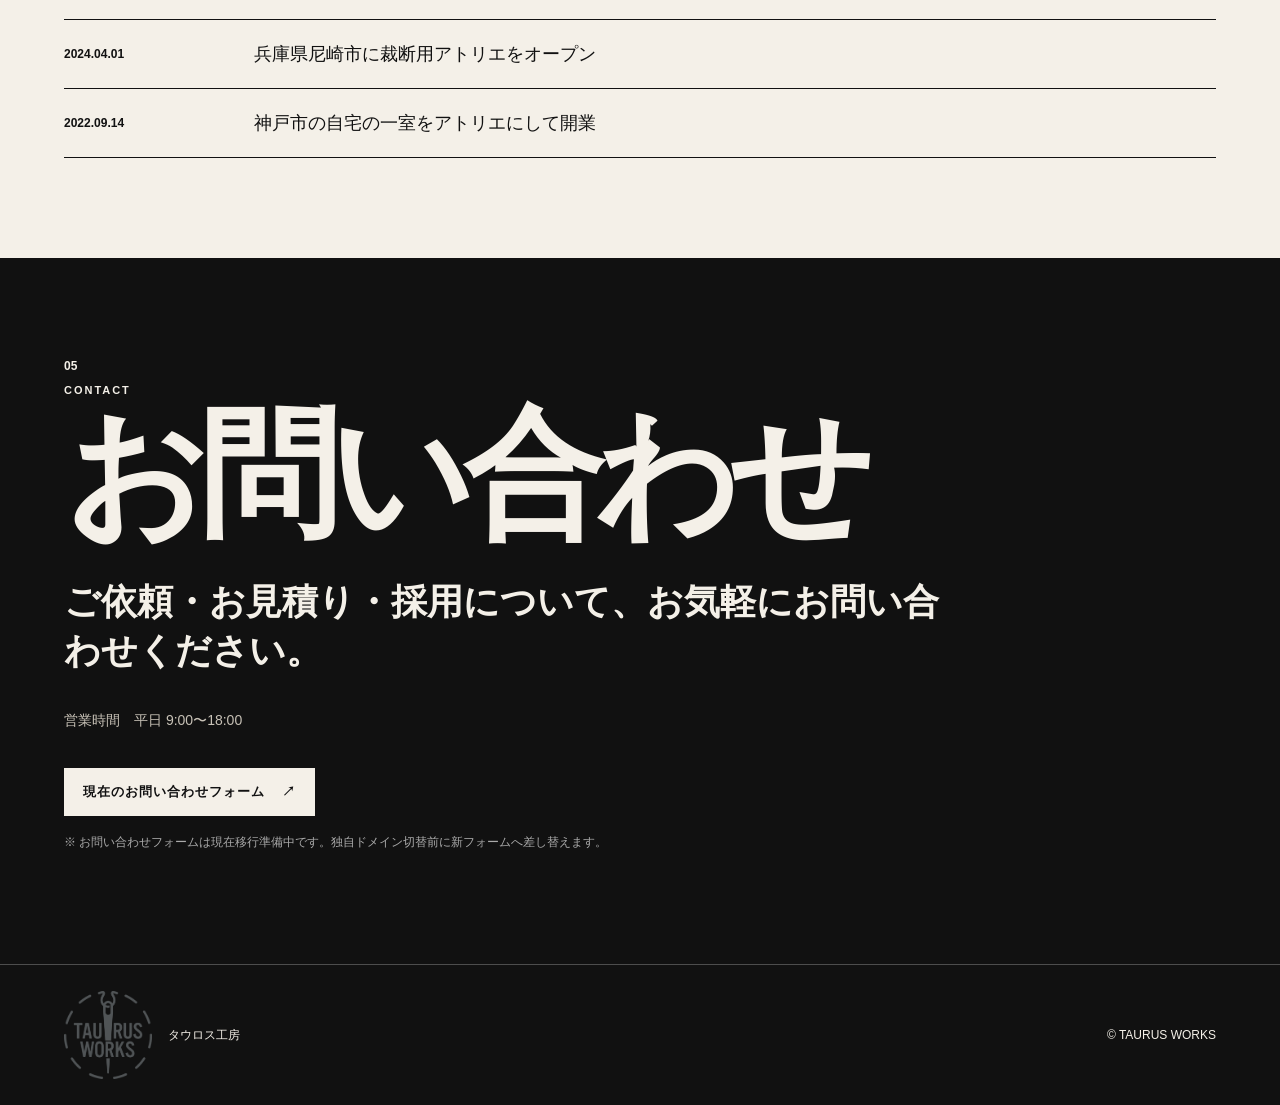
==== commit 985b5932: "Alternate business layout and restore hero stamp" ====
--- a/index.html
+++ b/index.html
@@ -10,7 +10,7 @@
   <meta property="og:type" content="website">
   <meta name="theme-color" content="#111111">
   <link rel="icon" type="image/png" href="./assets/TAURUS%20WORKS%20LOGO.png">
-  <link rel="stylesheet" href="./style.css?v=20260814-3">
+  <link rel="stylesheet" href="./style.css?v=20260814-4">
 </head>
 <body>
   <header class="site-header">
@@ -38,7 +38,7 @@
       </div>
       <div class="hero-art" aria-hidden="true">
         <div class="pattern-grid"></div>
-        <img class="hero-logo" src="./assets/TAURUS%20WORKS%20LOGO.png" alt="">
+        <div class="hero-stamp">TAURUS<br>WORKS<br><small>EST. 2022</small></div>
         <div class="measure-line measure-line-a"></div>
         <div class="measure-line measure-line-b"></div>
       </div>
@@ -69,7 +69,7 @@
           </div>
         </article>
 
-        <article class="business-card">
+        <article class="business-card business-card-split">
           <div class="business-visual photo photo-oem" role="img" aria-label="衣料品とハンガーのイメージ"></div>
           <div class="business-body">
             <p class="card-index">02 / PRODUCTION</p>
@@ -78,22 +78,20 @@
           </div>
         </article>
 
-        <article class="business-card">
+        <article class="business-card business-card-split business-card-split-reverse">
+          <div class="business-body">
+            <p class="card-index">03 / SUPPORT</p>
+            <h3>レンタル縫製士</h3>
+            <p>クリエイター様やコスプレイヤー様向けに、縫製や造形のアドバイス、作業のお手伝いを1時間1,800円で承ります。出張も可能です。</p>
+          </div>
           <div class="business-visual sewing-visual" aria-hidden="true">
             <div class="stitch stitch-1"></div>
             <div class="stitch stitch-2"></div>
-            <div style="position:absolute;top:34px;left:34px;right:34px;z-index:3;display:flex;align-items:flex-start;gap:24px;flex-wrap:wrap;">
-              <span style="display:block;font-size:42px;font-weight:900;line-height:.85;text-align:left;">SEWING<br>SUPPORT</span>
-              <span style="display:block;font-size:clamp(28px,3vw,46px);font-weight:900;line-height:1.05;letter-spacing:-.04em;text-align:left;">レンタル縫製士</span>
-            </div>
-          </div>
-          <div class="business-body">
-            <p class="card-index">03 / SUPPORT</p>
-            <p>クリエイター様やコスプレイヤー様向けに、縫製や造形のアドバイス、作業のお手伝いを1時間1,800円で承ります。出張も可能です。</p>
+            <span>SEWING<br>SUPPORT</span>
           </div>
         </article>
 
-        <article class="business-card">
+        <article class="business-card business-card-split">
           <div class="business-visual photo photo-order" role="img" aria-label="縫製作業のイメージ"></div>
           <div class="business-body">
             <p class="card-index">04 / CUSTOM MADE</p>
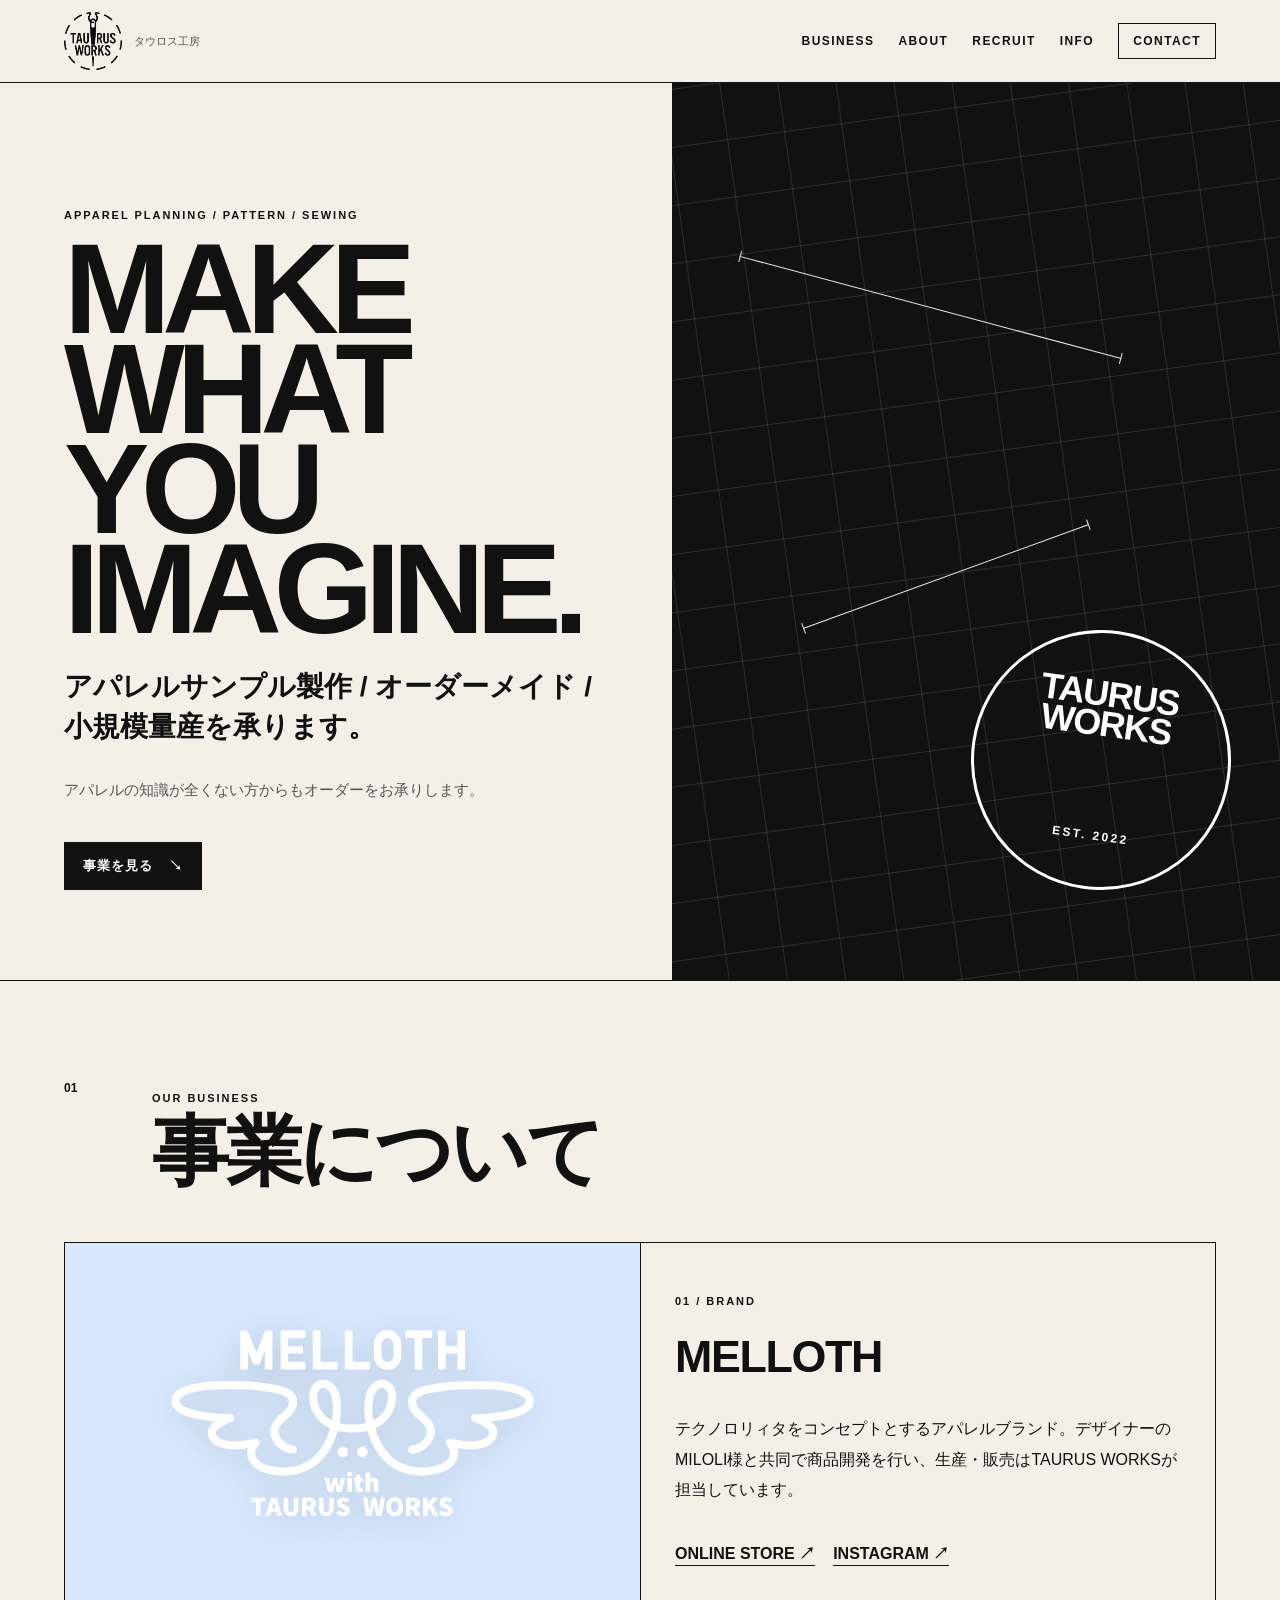
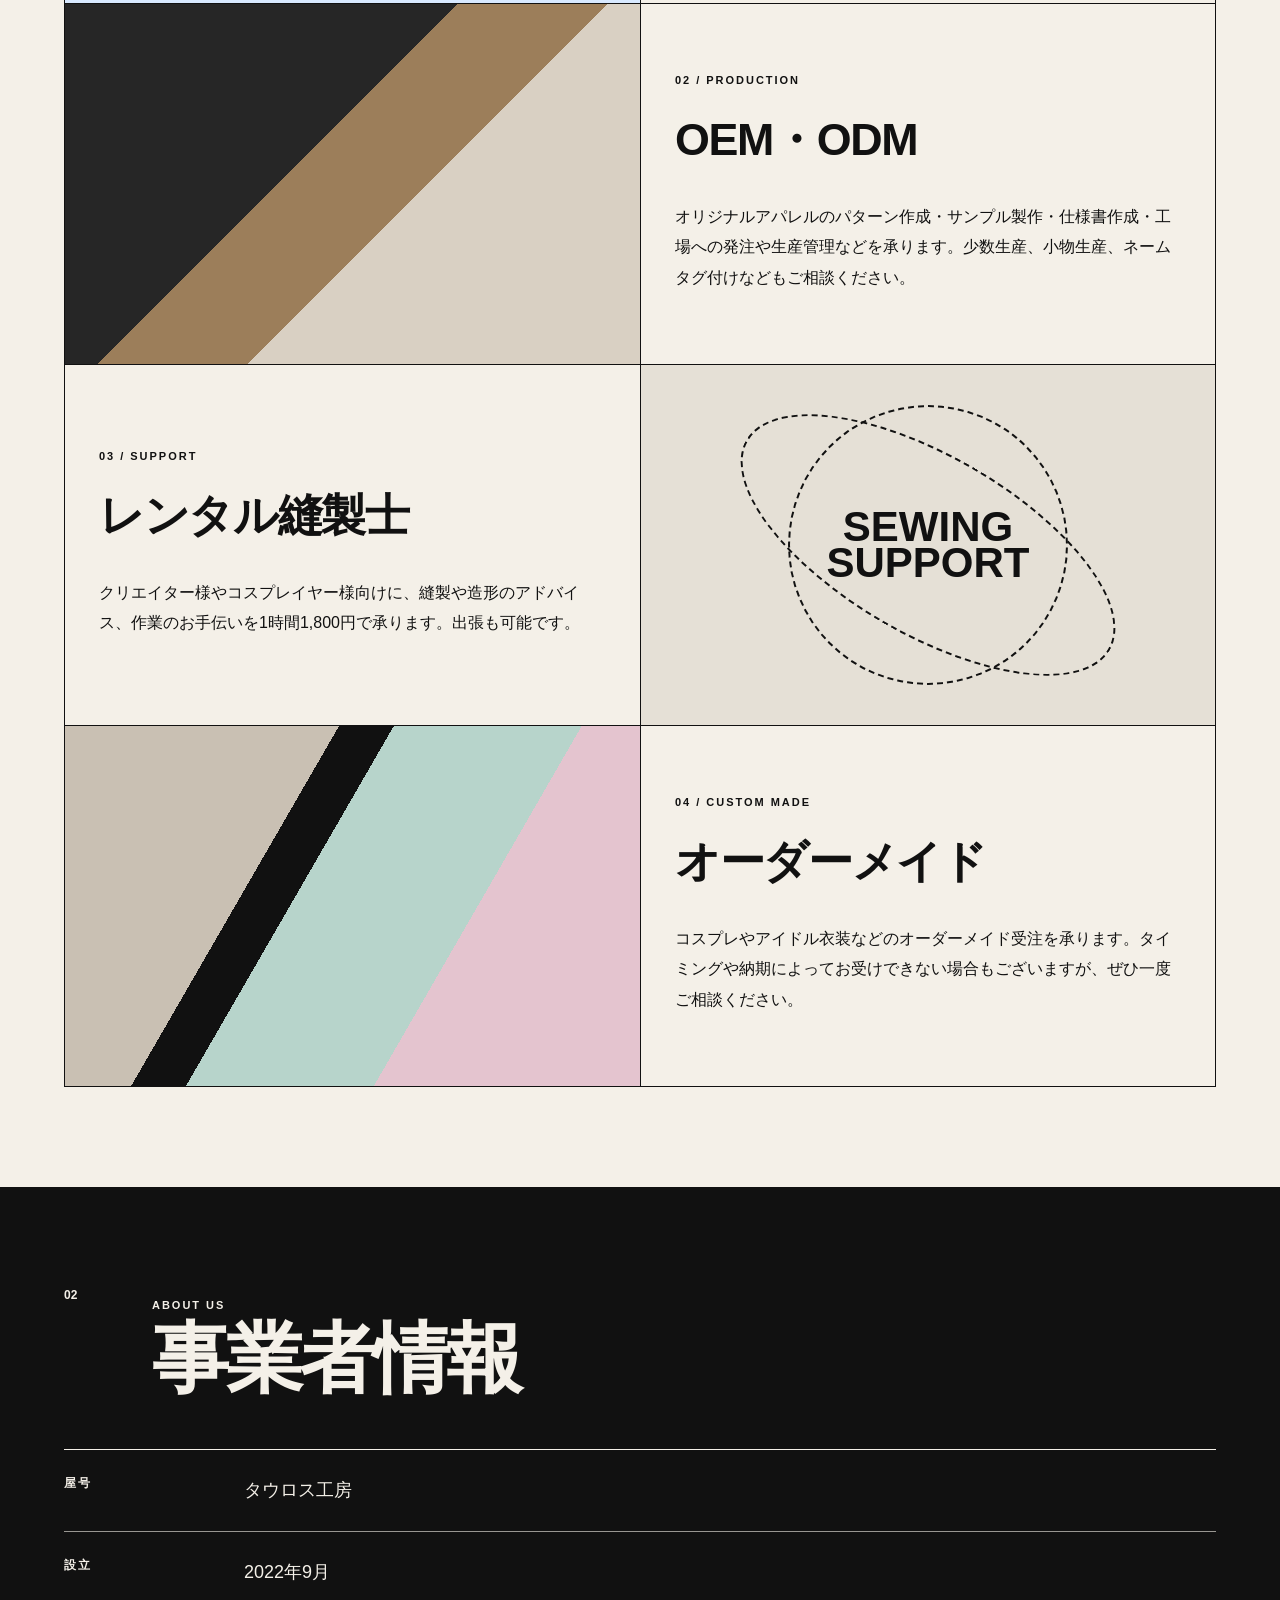
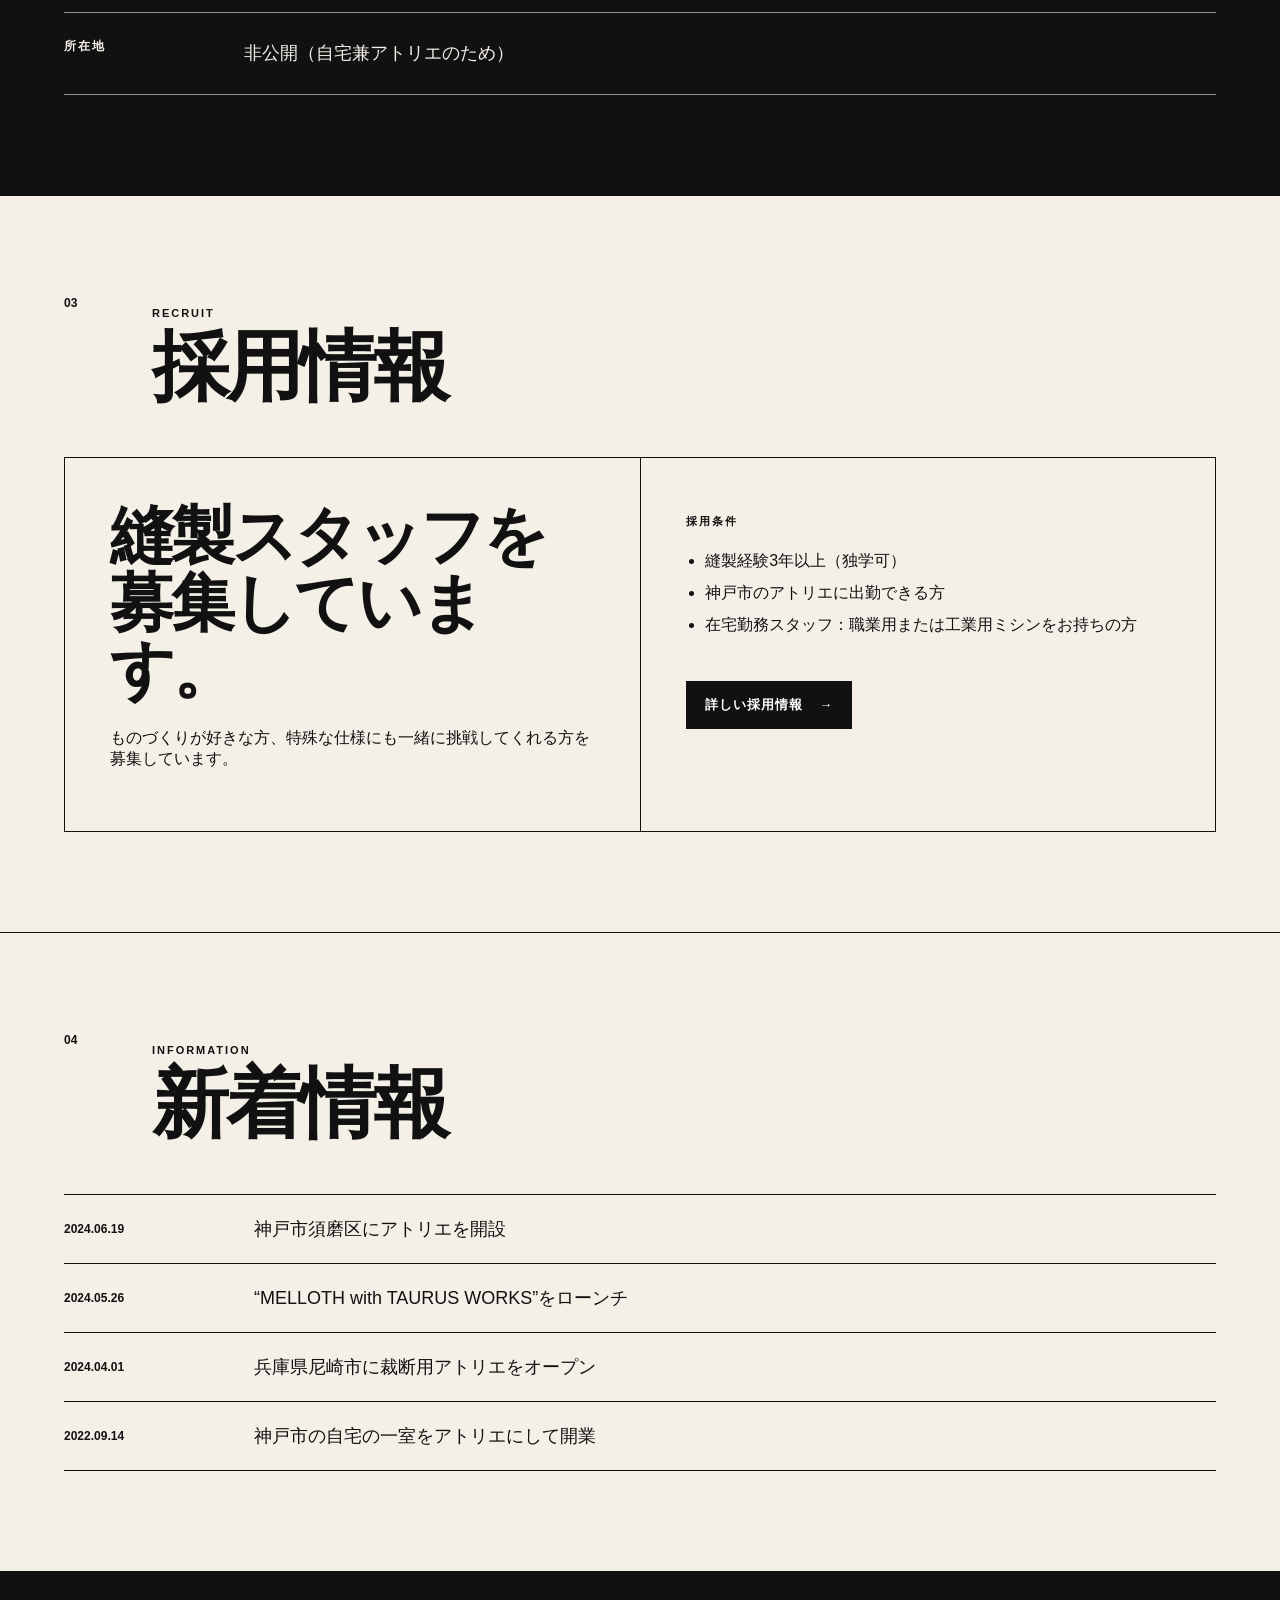
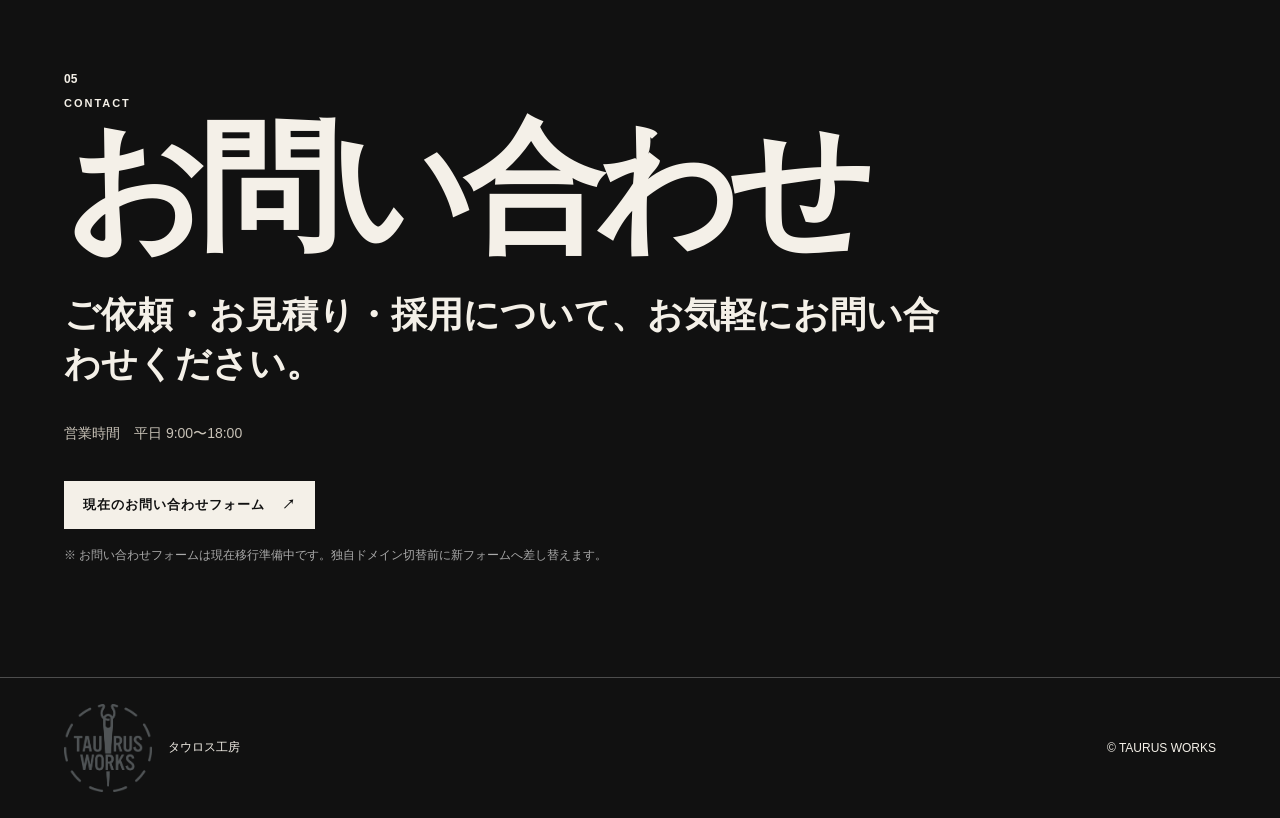
==== commit 7d83f051: "Use split layout for MELLOTH" ====
--- a/index.html
+++ b/index.html
@@ -10,7 +10,7 @@
   <meta property="og:type" content="website">
   <meta name="theme-color" content="#111111">
   <link rel="icon" type="image/png" href="./assets/TAURUS%20WORKS%20LOGO.png">
-  <link rel="stylesheet" href="./style.css?v=20260814-4">
+  <link rel="stylesheet" href="./style.css?v=20260814-5">
 </head>
 <body>
   <header class="site-header">
@@ -54,7 +54,7 @@
       </div>
 
       <div class="business-grid">
-        <article class="business-card business-card-featured">
+        <article class="business-card business-card-split">
           <div class="business-visual melloth-visual">
             <img class="melloth-logo" src="./assets/MELLOTH%20with%20TAURUS%20WORKS_LOGO.png" alt="MELLOTH with TAURUS WORKS">
           </div>
--- a/style.css
+++ b/style.css
@@ -1 +1 @@
-*{box-sizing:border-box}html{scroll-behavior:smooth}body{margin:0;background:#f4f0e8;color:#111;font-family:Arial,'Hiragino Kaku Gothic ProN','Yu Gothic',sans-serif}.site-header{position:sticky;top:0;z-index:20;display:flex;justify-content:space-between;align-items:center;padding:12px 5vw;background:rgba(244,240,232,.94);backdrop-filter:blur(10px);border-bottom:1px solid #111}.brand{display:flex;gap:12px;align-items:center;color:#111;text-decoration:none}.brand-logo{width:58px;height:58px;object-fit:contain;filter:brightness(.12)}.brand-sub{font-size:11px;color:#555}.nav{display:flex;gap:24px;align-items:center}.nav a{color:#111;text-decoration:none;font-size:12px;font-weight:800;letter-spacing:.12em}.nav-contact{padding:10px 14px;border:1px solid #111}.hero-home{min-height:86vh;display:grid;grid-template-columns:1.05fr .95fr;border-bottom:1px solid #111}.hero-copy{padding:9vw 5vw 7vw}.kicker,.eyebrow,.mini-label,.card-index{font-size:11px;letter-spacing:.18em;font-weight:900;text-transform:uppercase}.hero-copy h1{font-size:clamp(62px,10vw,150px);line-height:.78;letter-spacing:-.065em;margin:18px 0 28px}.lead{font-size:clamp(20px,2.2vw,32px);line-height:1.45;font-weight:700;max-width:780px}.lead-sub{font-size:15px;line-height:1.8;color:#555;max-width:680px}.hero-art{position:relative;overflow:hidden;background:#111;min-height:600px}.pattern-grid{position:absolute;inset:0;background-image:linear-gradient(rgba(255,255,255,.12) 1px,transparent 1px),linear-gradient(90deg,rgba(255,255,255,.12) 1px,transparent 1px);background-size:48px 48px;transform:rotate(-8deg) scale(1.2)}.hero-logo{position:absolute;inset:50% auto auto 50%;transform:translate(-50%,-50%) rotate(4deg);width:min(64%,430px);height:auto;opacity:.92}.measure-line{position:absolute;height:1px;background:#fff;opacity:.9}.measure-line:before,.measure-line:after{content:'';position:absolute;top:-5px;width:1px;height:11px;background:#fff}.measure-line:before{left:0}.measure-line:after{right:0}.measure-line-a{width:65%;top:25%;left:10%;transform:rotate(15deg)}.measure-line-b{width:50%;top:55%;left:20%;transform:rotate(-20deg)}.section{padding:100px 5vw;border-bottom:1px solid #111}.section-heading{display:grid;grid-template-columns:70px 1fr;gap:18px;align-items:start;margin-bottom:54px}.section-no{margin:0;font-size:12px;font-weight:900}.section h2{margin:2px 0 0;font-size:clamp(42px,6vw,88px);line-height:.95;letter-spacing:-.045em}.business-grid{display:grid;grid-template-columns:repeat(2,minmax(0,1fr));gap:1px;background:#111;border:1px solid #111}.business-card{background:#f4f0e8}.business-card-featured{grid-column:span 2;display:grid;grid-template-columns:1fr 1fr}.business-visual{min-height:330px;border-bottom:1px solid #111;position:relative;overflow:hidden}.business-card-featured .business-visual{border-bottom:0;border-right:1px solid #111;min-height:480px}.business-body{padding:34px}.business-body h3{font-size:clamp(28px,3.5vw,48px);margin:8px 0 16px;letter-spacing:-.03em}.business-body p{line-height:1.9}.text-links{display:flex;gap:18px;flex-wrap:wrap;margin-top:22px}.text-links a{color:#111;font-weight:800;text-decoration:none;border-bottom:1px solid #111}.melloth-visual{background:linear-gradient(135deg,#d8e9ff 0 48%,#111 48% 53%,#f1b6d1 53% 100%);display:grid;place-items:center;padding:36px}.melloth-logo{width:min(72%,470px);height:auto;filter:drop-shadow(0 6px 18px rgba(0,0,0,.18))}.sewing-visual{background:#e5e0d6;display:grid;place-items:center}.sewing-visual span{font-size:42px;font-weight:900;line-height:.85;text-align:center;z-index:2}.stitch{position:absolute;border:2px dashed #111;border-radius:50%}.stitch-1{width:280px;height:280px}.stitch-2{width:420px;height:180px;transform:rotate(30deg)}.photo{background-size:cover;background-position:center}.photo-oem{background-image:linear-gradient(135deg,#262626 0 42%,#9c7e5a 42% 58%,#d9d0c3 58%)}.photo-order{background-image:linear-gradient(120deg,#c9c0b3 0 35%,#111 35% 42%,#b7d4cb 42% 66%,#e4c4cf 66%)}.section-dark{background:#111;color:#f4f0e8}.section-heading-light{border-color:#f4f0e8}.company-list{margin:0;border-top:1px solid #f4f0e8}.company-list div{display:grid;grid-template-columns:180px 1fr;padding:25px 0;border-bottom:1px solid rgba(244,240,232,.6)}.company-list dt{font-size:12px;letter-spacing:.16em;font-weight:800}.company-list dd{margin:0;font-size:18px;line-height:1.7}.recruit-box{display:grid;grid-template-columns:1fr 1fr;border:1px solid #111}.recruit-box>div{padding:45px}.recruit-box>div+div{border-left:1px solid #111}.recruit-big{font-size:clamp(36px,5vw,72px);line-height:1.05;font-weight:900;letter-spacing:-.05em;margin:0 0 24px}.recruit-conditions ul{padding-left:1.2em;line-height:2}.button{display:inline-flex;gap:16px;align-items:center;margin-top:24px;padding:14px 18px;text-decoration:none;font-weight:900;font-size:13px;letter-spacing:.08em;border:1px solid}.button-dark{background:#111;color:#fff;border-color:#111}.button-light{background:#f4f0e8;color:#111;border-color:#f4f0e8}.news-list{border-top:1px solid #111}.news-row{display:grid;grid-template-columns:170px 1fr;gap:20px;padding:22px 0;border-bottom:1px solid #111;align-items:center}.news-row time{font-size:12px;font-weight:800}.news-row p{margin:0;font-size:18px}.contact-section{background:#111;color:#f4f0e8}.contact-section h2{font-size:clamp(64px,11vw,160px);letter-spacing:-.07em;margin:12px 0 24px}.contact-copy{font-size:clamp(22px,3vw,36px);font-weight:800;max-width:900px}.business-hours{font-size:14px;color:#c8c2b7}.migration-note{font-size:12px;color:#aaa;margin-top:18px}.footer{display:flex;justify-content:space-between;align-items:center;gap:20px;padding:26px 5vw;background:#111;color:#f4f0e8;border-top:1px solid rgba(255,255,255,.25)}.footer p{margin:4px 0;font-size:12px}.footer-identity{display:flex;align-items:center;gap:16px}.footer-logo{width:88px;height:88px;object-fit:contain}.footer-brand{font-size:16px!important;font-weight:900;letter-spacing:.16em}@media(max-width:900px){.site-header{align-items:flex-start;gap:16px}.nav{gap:10px;flex-wrap:wrap;justify-content:flex-end}.nav a{font-size:10px}.hero-home{grid-template-columns:1fr}.hero-art{min-height:360px}.business-grid{grid-template-columns:1fr}.business-card-featured{grid-column:auto;grid-template-columns:1fr}.business-card-featured .business-visual{border-right:0;border-bottom:1px solid #111;min-height:340px}.recruit-box{grid-template-columns:1fr}.recruit-box>div+div{border-left:0;border-top:1px solid #111}.company-list div{grid-template-columns:120px 1fr}}@media(max-width:640px){.site-header{position:relative;display:block;padding:12px 20px}.brand{margin-bottom:14px}.brand-logo{width:50px;height:50px}.nav{justify-content:flex-start}.hero-copy,.section{padding-left:20px;padding-right:20px}.hero-copy{padding-top:70px;padding-bottom:70px}.hero-copy h1{font-size:58px}.section{padding-top:70px;padding-bottom:70px}.section-heading{grid-template-columns:42px 1fr}.business-body{padding:26px 20px}.business-visual{min-height:260px}.company-list div{grid-template-columns:1fr;gap:8px}.news-row{grid-template-columns:1fr;gap:8px}.recruit-box>div{padding:28px 20px}.footer{padding:24px 20px;display:block}.footer-identity{margin-bottom:18px}.footer-logo{width:72px;height:72px}.hero-logo{width:64%}}
+*{box-sizing:border-box}html{scroll-behavior:smooth}body{margin:0;background:#f4f0e8;color:#111;font-family:Arial,'Hiragino Kaku Gothic ProN','Yu Gothic',sans-serif}.site-header{position:sticky;top:0;z-index:20;display:flex;justify-content:space-between;align-items:center;padding:12px 5vw;background:rgba(244,240,232,.94);backdrop-filter:blur(10px);border-bottom:1px solid #111}.brand{display:flex;gap:12px;align-items:center;color:#111;text-decoration:none}.brand-logo{width:58px;height:58px;object-fit:contain;filter:brightness(.12)}.brand-sub{font-size:11px;color:#555}.nav{display:flex;gap:24px;align-items:center}.nav a{color:#111;text-decoration:none;font-size:12px;font-weight:800;letter-spacing:.12em}.nav-contact{padding:10px 14px;border:1px solid #111}.hero-home{min-height:86vh;display:grid;grid-template-columns:1.05fr .95fr;border-bottom:1px solid #111}.hero-copy{padding:9vw 5vw 7vw}.kicker,.eyebrow,.mini-label,.card-index{font-size:11px;letter-spacing:.18em;font-weight:900;text-transform:uppercase}.hero-copy h1{font-size:clamp(62px,10vw,150px);line-height:.78;letter-spacing:-.065em;margin:18px 0 28px}.lead{font-size:clamp(20px,2.2vw,32px);line-height:1.45;font-weight:700;max-width:780px}.lead-sub{font-size:15px;line-height:1.8;color:#555;max-width:680px}.hero-art{position:relative;overflow:hidden;background:#111;min-height:600px}.pattern-grid{position:absolute;inset:0;background-image:linear-gradient(rgba(255,255,255,.12) 1px,transparent 1px),linear-gradient(90deg,rgba(255,255,255,.12) 1px,transparent 1px);background-size:48px 48px;transform:rotate(-8deg) scale(1.2)}.hero-stamp{position:absolute;right:8%;bottom:10%;width:260px;height:260px;border:3px solid #fff;border-radius:50%;display:grid;place-items:center;text-align:center;color:#fff;font-size:36px;line-height:.85;font-weight:900;letter-spacing:-.04em;transform:rotate(8deg)}.hero-stamp small{font-size:12px;letter-spacing:.2em}.measure-line{position:absolute;height:1px;background:#fff;opacity:.9}.measure-line:before,.measure-line:after{content:'';position:absolute;top:-5px;width:1px;height:11px;background:#fff}.measure-line:before{left:0}.measure-line:after{right:0}.measure-line-a{width:65%;top:25%;left:10%;transform:rotate(15deg)}.measure-line-b{width:50%;top:55%;left:20%;transform:rotate(-20deg)}.section{padding:100px 5vw;border-bottom:1px solid #111}.section-heading{display:grid;grid-template-columns:70px 1fr;gap:18px;align-items:start;margin-bottom:54px}.section-no{margin:0;font-size:12px;font-weight:900}.section h2{margin:2px 0 0;font-size:clamp(42px,6vw,88px);line-height:.95;letter-spacing:-.045em}.business-grid{display:grid;grid-template-columns:repeat(2,minmax(0,1fr));gap:1px;background:#111;border:1px solid #111}.business-card{background:#f4f0e8}.business-card-featured{grid-column:span 2;display:grid;grid-template-columns:1fr 1fr}.business-card-split{grid-column:span 2;display:grid;grid-template-columns:1fr 1fr}.business-card-split>.business-body{display:flex;flex-direction:column;justify-content:center}.business-card-split>.business-visual{min-height:360px;border-bottom:0}.business-card-split>*+*{border-left:1px solid #111}.business-visual{min-height:330px;border-bottom:1px solid #111;position:relative;overflow:hidden}.business-card-featured .business-visual{border-bottom:0;border-right:1px solid #111;min-height:480px}.business-body{padding:34px}.business-body h3{font-size:clamp(28px,3.5vw,48px);margin:8px 0 16px;letter-spacing:-.03em}.business-body p{line-height:1.9}.text-links{display:flex;gap:18px;flex-wrap:wrap;margin-top:22px}.text-links a{color:#111;font-weight:800;text-decoration:none;border-bottom:1px solid #111}.melloth-visual{background:#d8e9ff;display:grid;place-items:center;padding:36px}.melloth-logo{width:min(72%,470px);height:auto;filter:drop-shadow(0 6px 18px rgba(0,0,0,.18))}.sewing-visual{background:#e5e0d6;display:grid;place-items:center}.sewing-visual span{font-size:42px;font-weight:900;line-height:.85;text-align:center;z-index:2}.stitch{position:absolute;border:2px dashed #111;border-radius:50%}.stitch-1{width:280px;height:280px}.stitch-2{width:420px;height:180px;transform:rotate(30deg)}.photo{background-size:cover;background-position:center}.photo-oem{background-image:linear-gradient(135deg,#262626 0 42%,#9c7e5a 42% 58%,#d9d0c3 58%)}.photo-order{background-image:linear-gradient(120deg,#c9c0b3 0 35%,#111 35% 42%,#b7d4cb 42% 66%,#e4c4cf 66%)}.section-dark{background:#111;color:#f4f0e8}.section-heading-light{border-color:#f4f0e8}.company-list{margin:0;border-top:1px solid #f4f0e8}.company-list div{display:grid;grid-template-columns:180px 1fr;padding:25px 0;border-bottom:1px solid rgba(244,240,232,.6)}.company-list dt{font-size:12px;letter-spacing:.16em;font-weight:800}.company-list dd{margin:0;font-size:18px;line-height:1.7}.recruit-box{display:grid;grid-template-columns:1fr 1fr;border:1px solid #111}.recruit-box>div{padding:45px}.recruit-box>div+div{border-left:1px solid #111}.recruit-big{font-size:clamp(36px,5vw,72px);line-height:1.05;font-weight:900;letter-spacing:-.05em;margin:0 0 24px}.recruit-conditions ul{padding-left:1.2em;line-height:2}.button{display:inline-flex;gap:16px;align-items:center;margin-top:24px;padding:14px 18px;text-decoration:none;font-weight:900;font-size:13px;letter-spacing:.08em;border:1px solid}.button-dark{background:#111;color:#fff;border-color:#111}.button-light{background:#f4f0e8;color:#111;border-color:#f4f0e8}.news-list{border-top:1px solid #111}.news-row{display:grid;grid-template-columns:170px 1fr;gap:20px;padding:22px 0;border-bottom:1px solid #111;align-items:center}.news-row time{font-size:12px;font-weight:800}.news-row p{margin:0;font-size:18px}.contact-section{background:#111;color:#f4f0e8}.contact-section h2{font-size:clamp(64px,11vw,160px);letter-spacing:-.07em;margin:12px 0 24px}.contact-copy{font-size:clamp(22px,3vw,36px);font-weight:800;max-width:900px}.business-hours{font-size:14px;color:#c8c2b7}.migration-note{font-size:12px;color:#aaa;margin-top:18px}.footer{display:flex;justify-content:space-between;align-items:center;gap:20px;padding:26px 5vw;background:#111;color:#f4f0e8;border-top:1px solid rgba(255,255,255,.25)}.footer p{margin:4px 0;font-size:12px}.footer-identity{display:flex;align-items:center;gap:16px}.footer-logo{width:88px;height:88px;object-fit:contain}.footer-brand{font-size:16px!important;font-weight:900;letter-spacing:.16em}@media(max-width:900px){.site-header{align-items:flex-start;gap:16px}.nav{gap:10px;flex-wrap:wrap;justify-content:flex-end}.nav a{font-size:10px}.hero-home{grid-template-columns:1fr}.hero-art{min-height:360px}.business-grid{grid-template-columns:1fr}.business-card-featured,.business-card-split{grid-column:auto;grid-template-columns:1fr}.business-card-featured .business-visual{border-right:0;border-bottom:1px solid #111;min-height:340px}.business-card-split>*+*{border-left:0;border-top:1px solid #111}.business-card-split>.business-visual{min-height:300px}.business-card-split-reverse .business-body{order:1}.business-card-split-reverse .business-visual{order:2}.recruit-box{grid-template-columns:1fr}.recruit-box>div+div{border-left:0;border-top:1px solid #111}.company-list div{grid-template-columns:120px 1fr}}@media(max-width:640px){.site-header{position:relative;display:block;padding:12px 20px}.brand{margin-bottom:14px}.brand-logo{width:50px;height:50px}.nav{justify-content:flex-start}.hero-copy,.section{padding-left:20px;padding-right:20px}.hero-copy{padding-top:70px;padding-bottom:70px}.hero-copy h1{font-size:58px}.section{padding-top:70px;padding-bottom:70px}.section-heading{grid-template-columns:42px 1fr}.business-body{padding:26px 20px}.business-visual{min-height:260px}.company-list div{grid-template-columns:1fr;gap:8px}.news-row{grid-template-columns:1fr;gap:8px}.recruit-box>div{padding:28px 20px}.footer{padding:24px 20px;display:block}.footer-identity{margin-bottom:18px}.footer-logo{width:72px;height:72px}.hero-stamp{width:190px;height:190px;font-size:28px}}
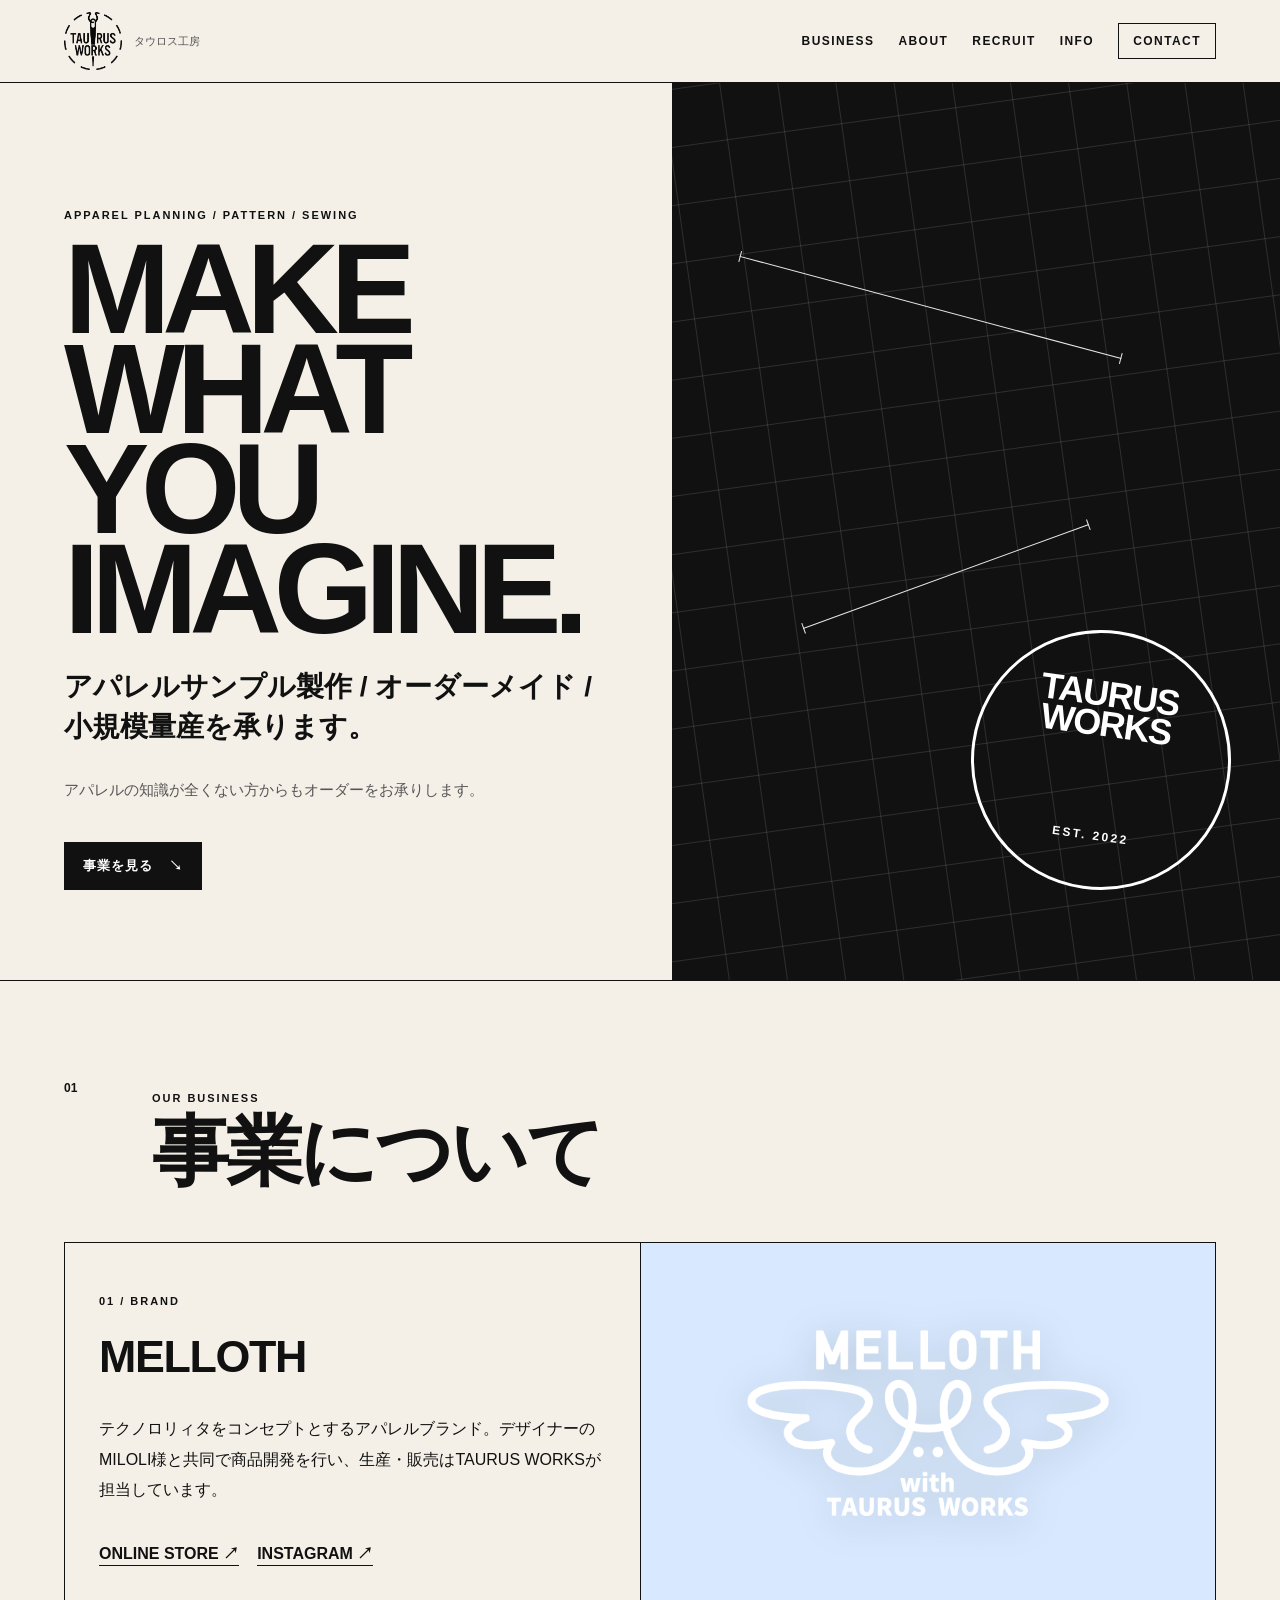
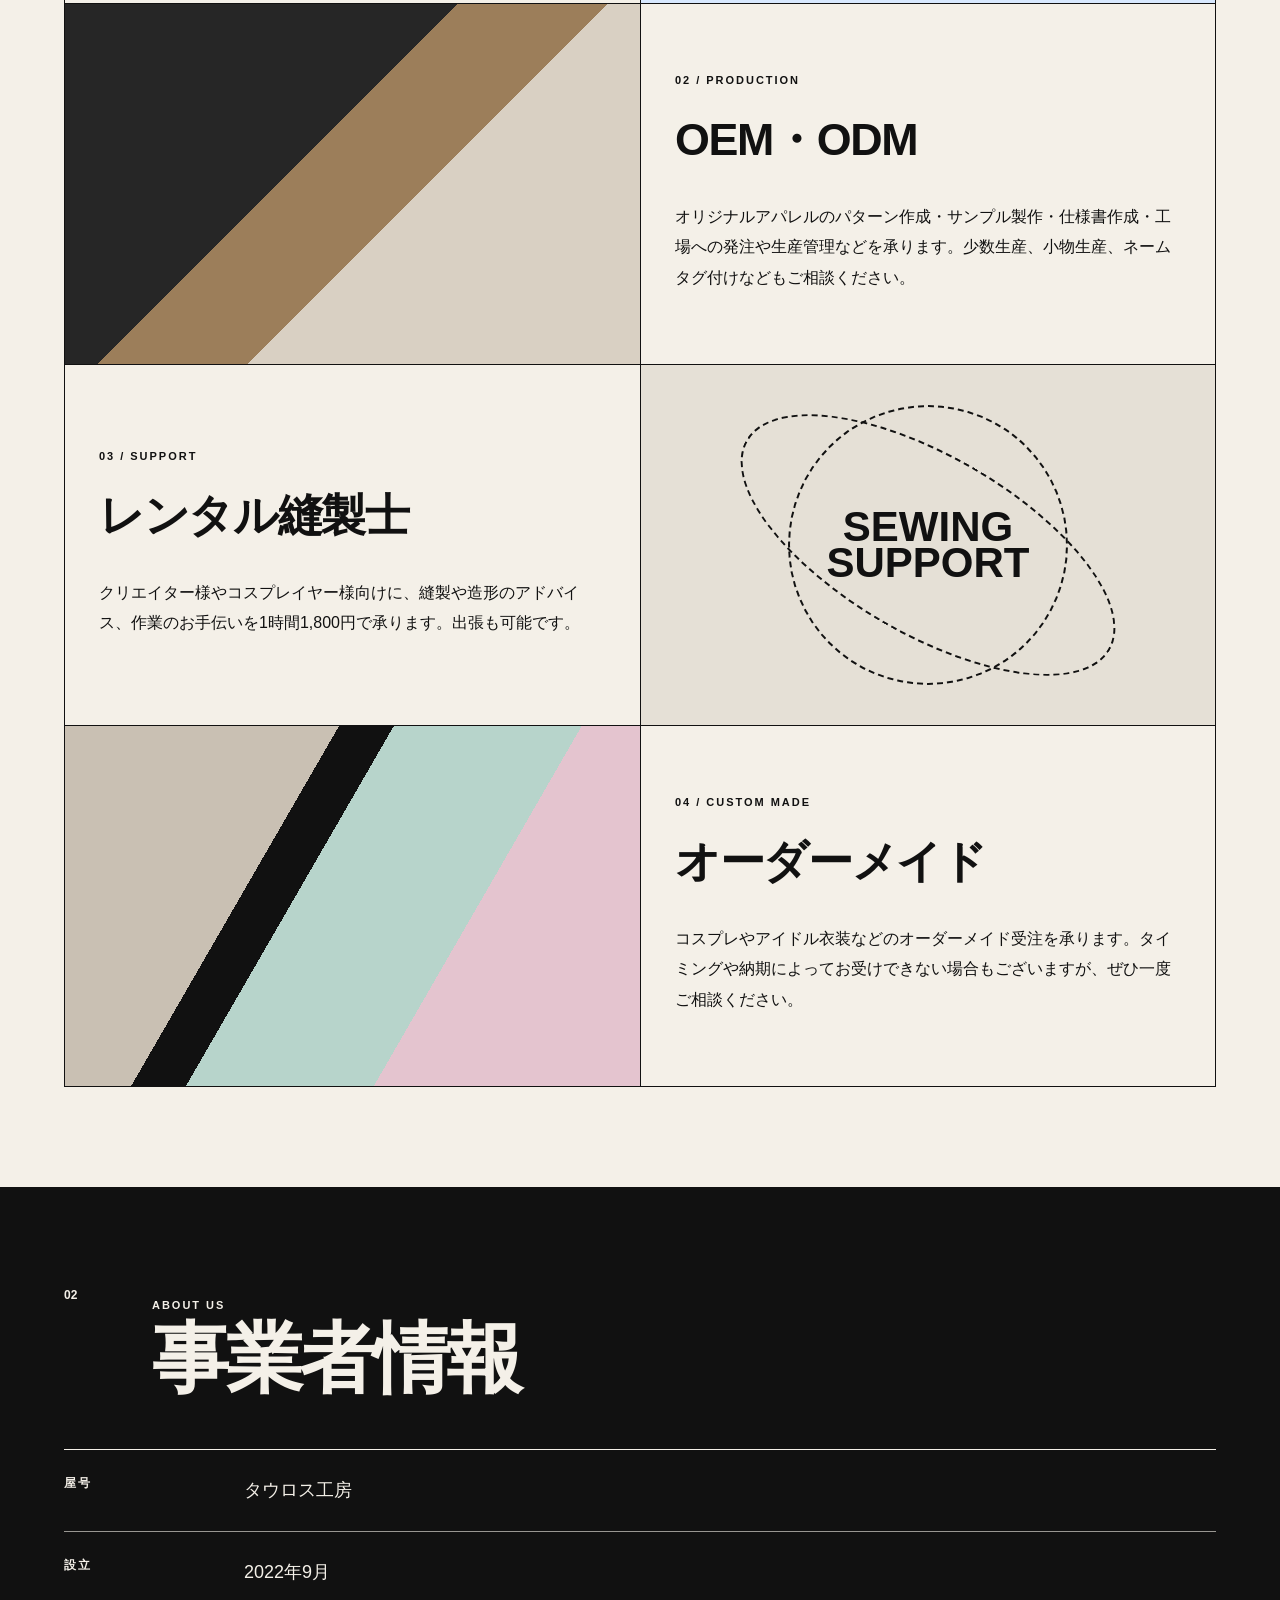
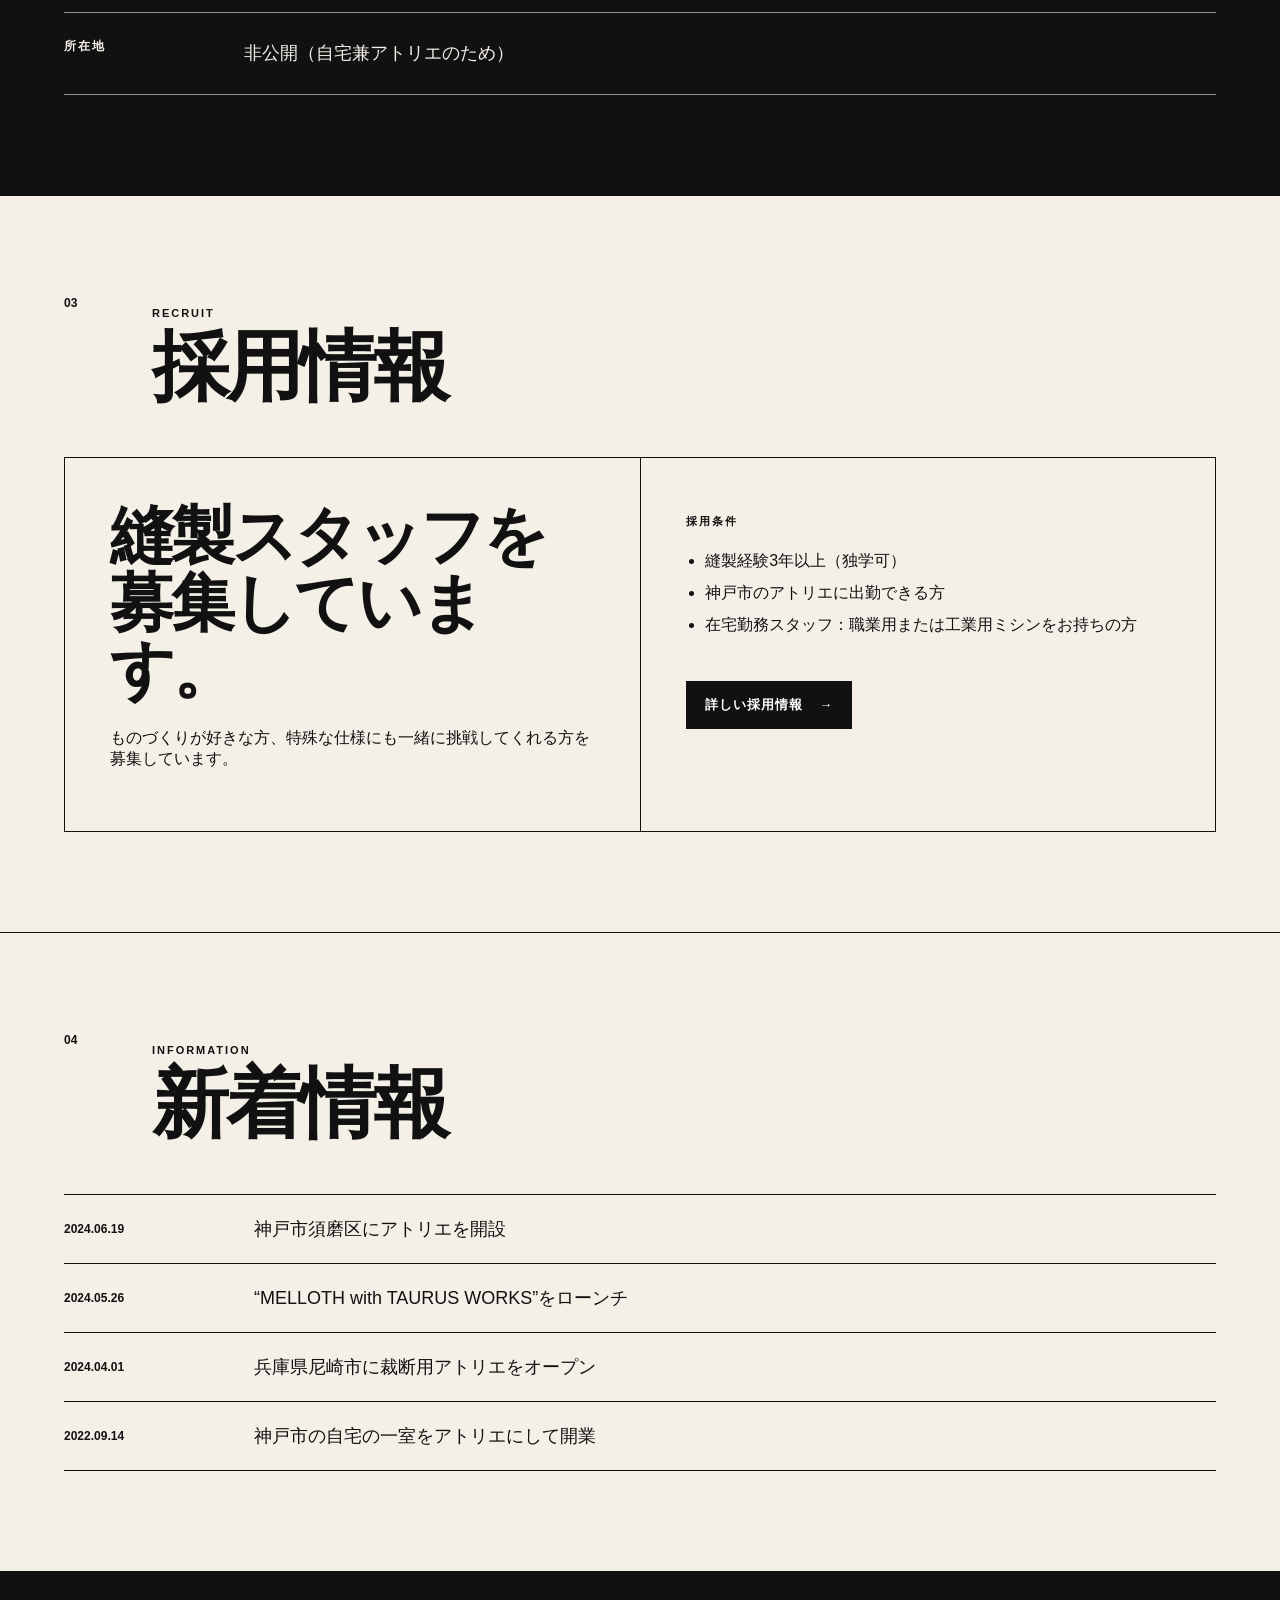
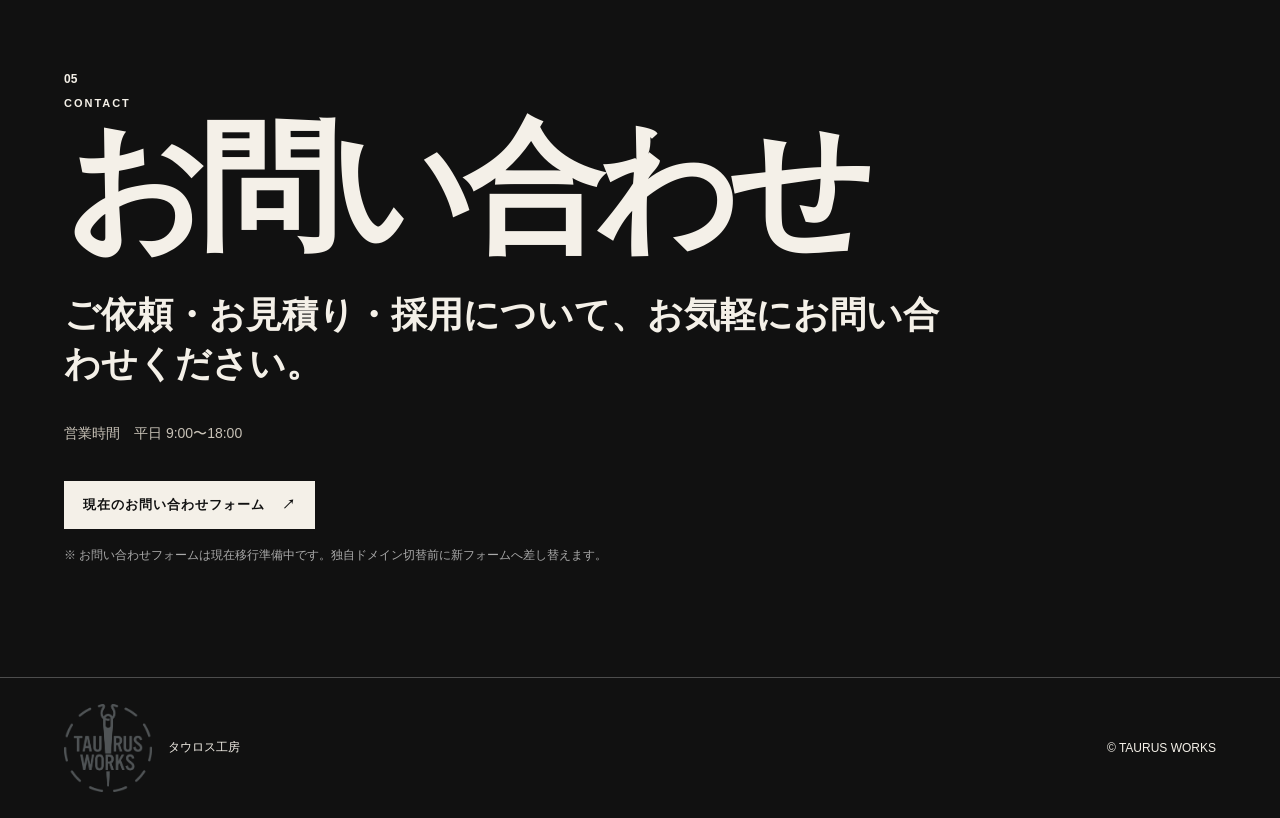
==== commit b753fa73: "Alternate MELLOTH card layout" ====
--- a/index.html
+++ b/index.html
@@ -54,10 +54,7 @@
       </div>
 
       <div class="business-grid">
-        <article class="business-card business-card-split">
-          <div class="business-visual melloth-visual">
-            <img class="melloth-logo" src="./assets/MELLOTH%20with%20TAURUS%20WORKS_LOGO.png" alt="MELLOTH with TAURUS WORKS">
-          </div>
+        <article class="business-card business-card-split business-card-split-reverse">
           <div class="business-body">
             <p class="card-index">01 / BRAND</p>
             <h3>MELLOTH</h3>
@@ -66,6 +63,9 @@
               <a href="https://melloth.taurusworks.jp/" target="_blank" rel="noopener">ONLINE STORE ↗</a>
               <a href="https://www.instagram.com/melloth_wear/" target="_blank" rel="noopener">INSTAGRAM ↗</a>
             </div>
+          </div>
+          <div class="business-visual melloth-visual">
+            <img class="melloth-logo" src="./assets/MELLOTH%20with%20TAURUS%20WORKS_LOGO.png" alt="MELLOTH with TAURUS WORKS">
           </div>
         </article>
 
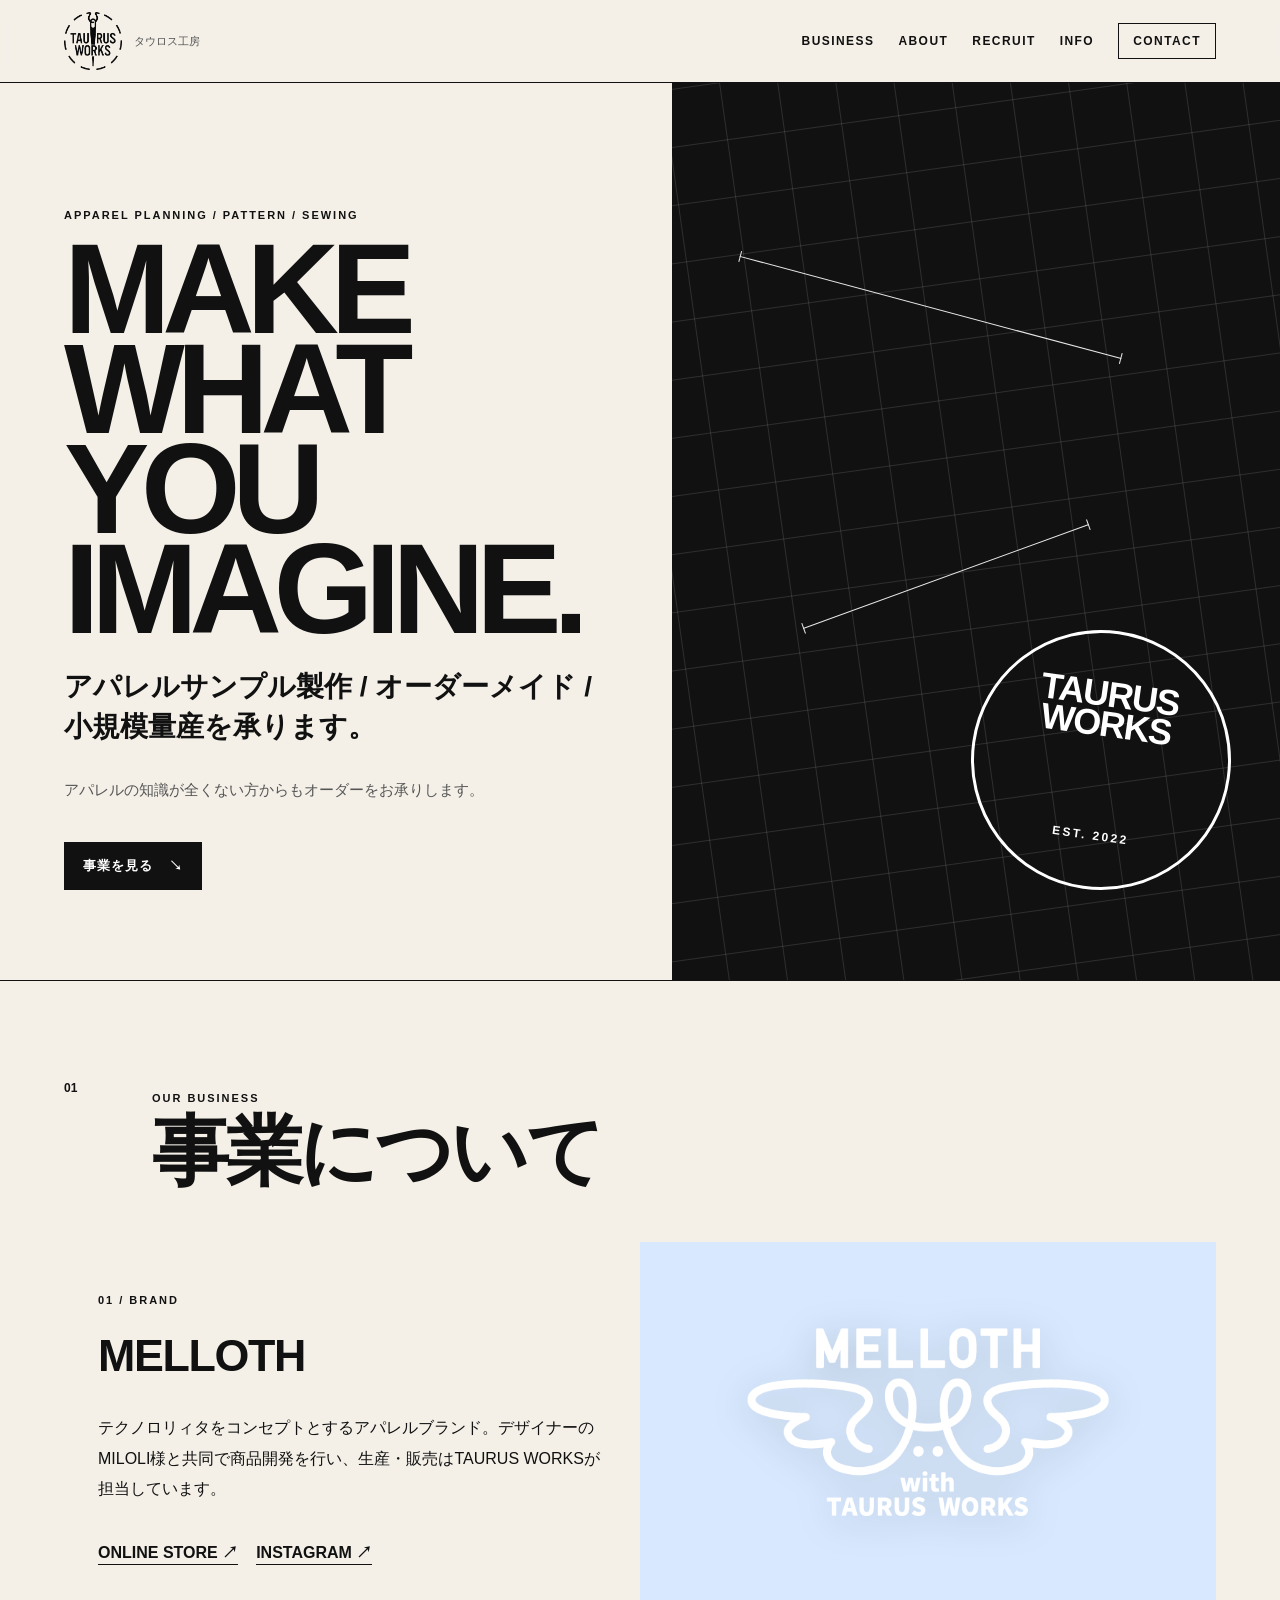
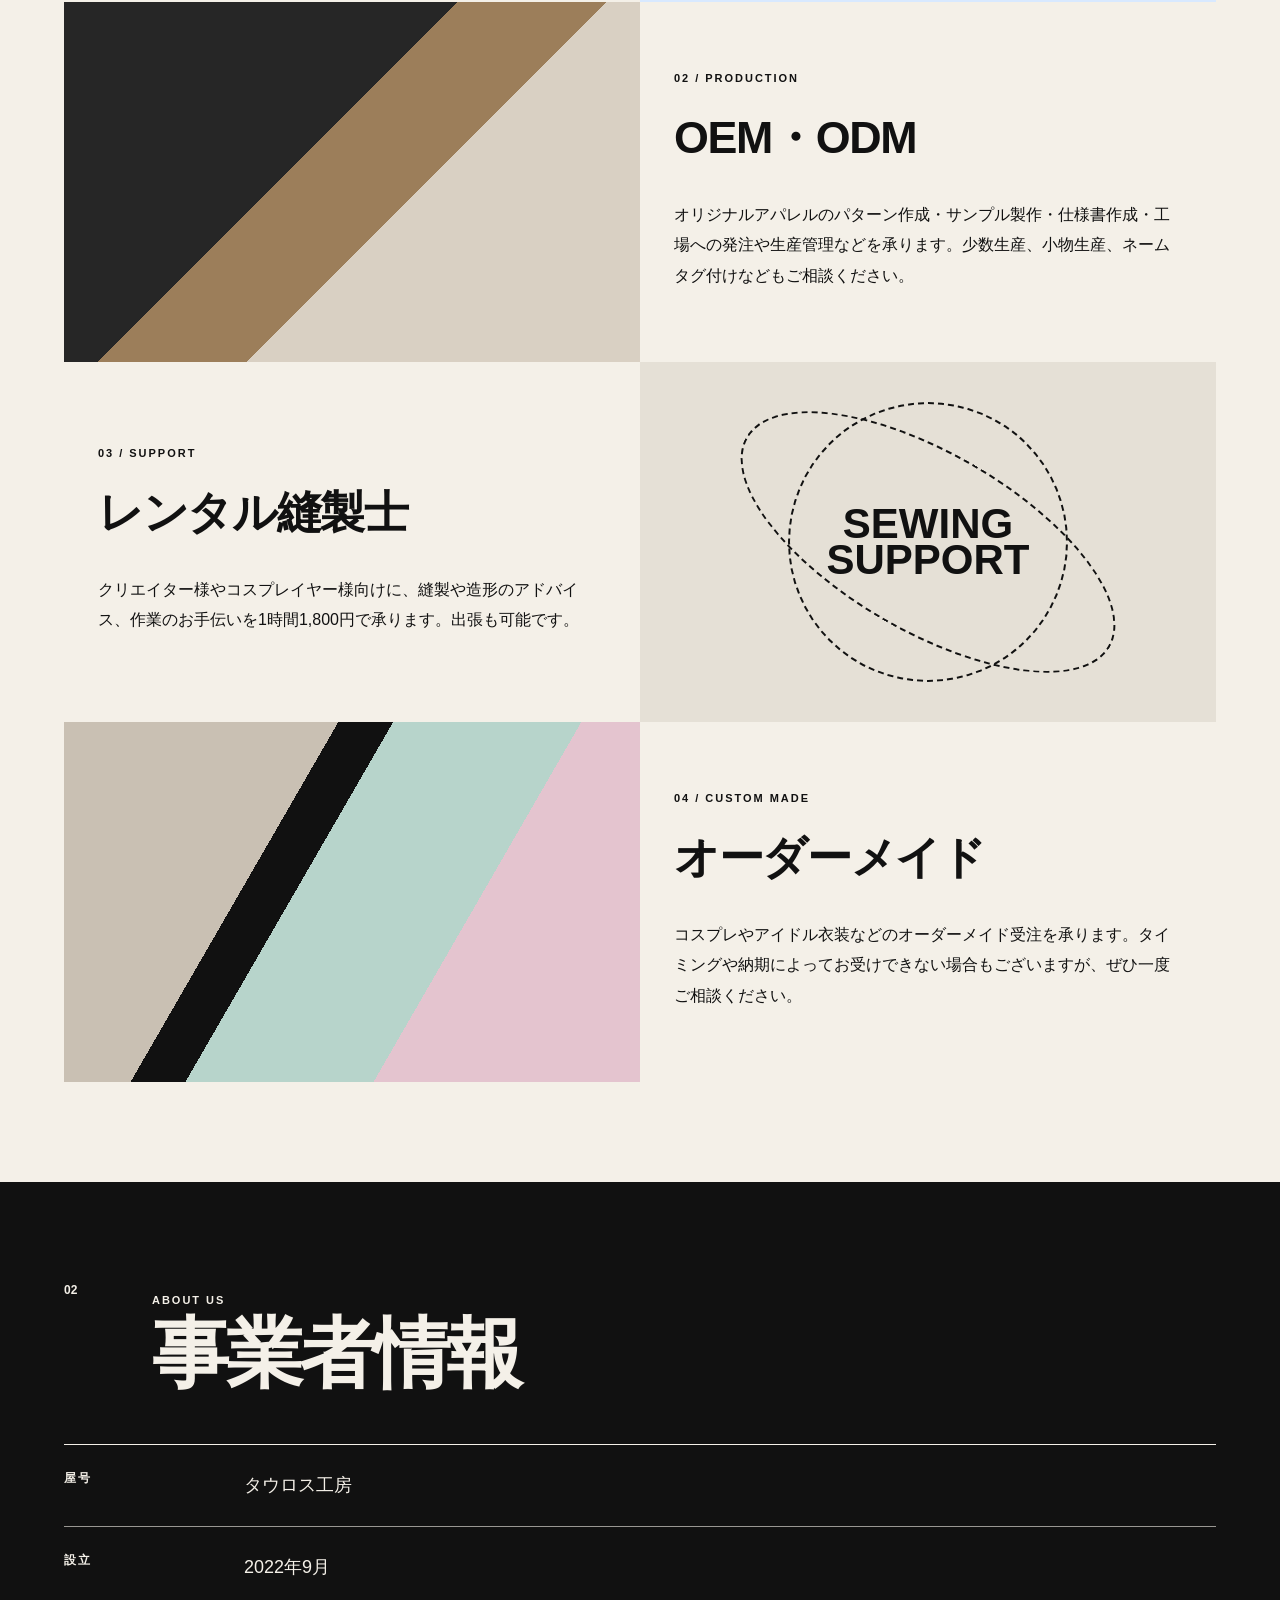
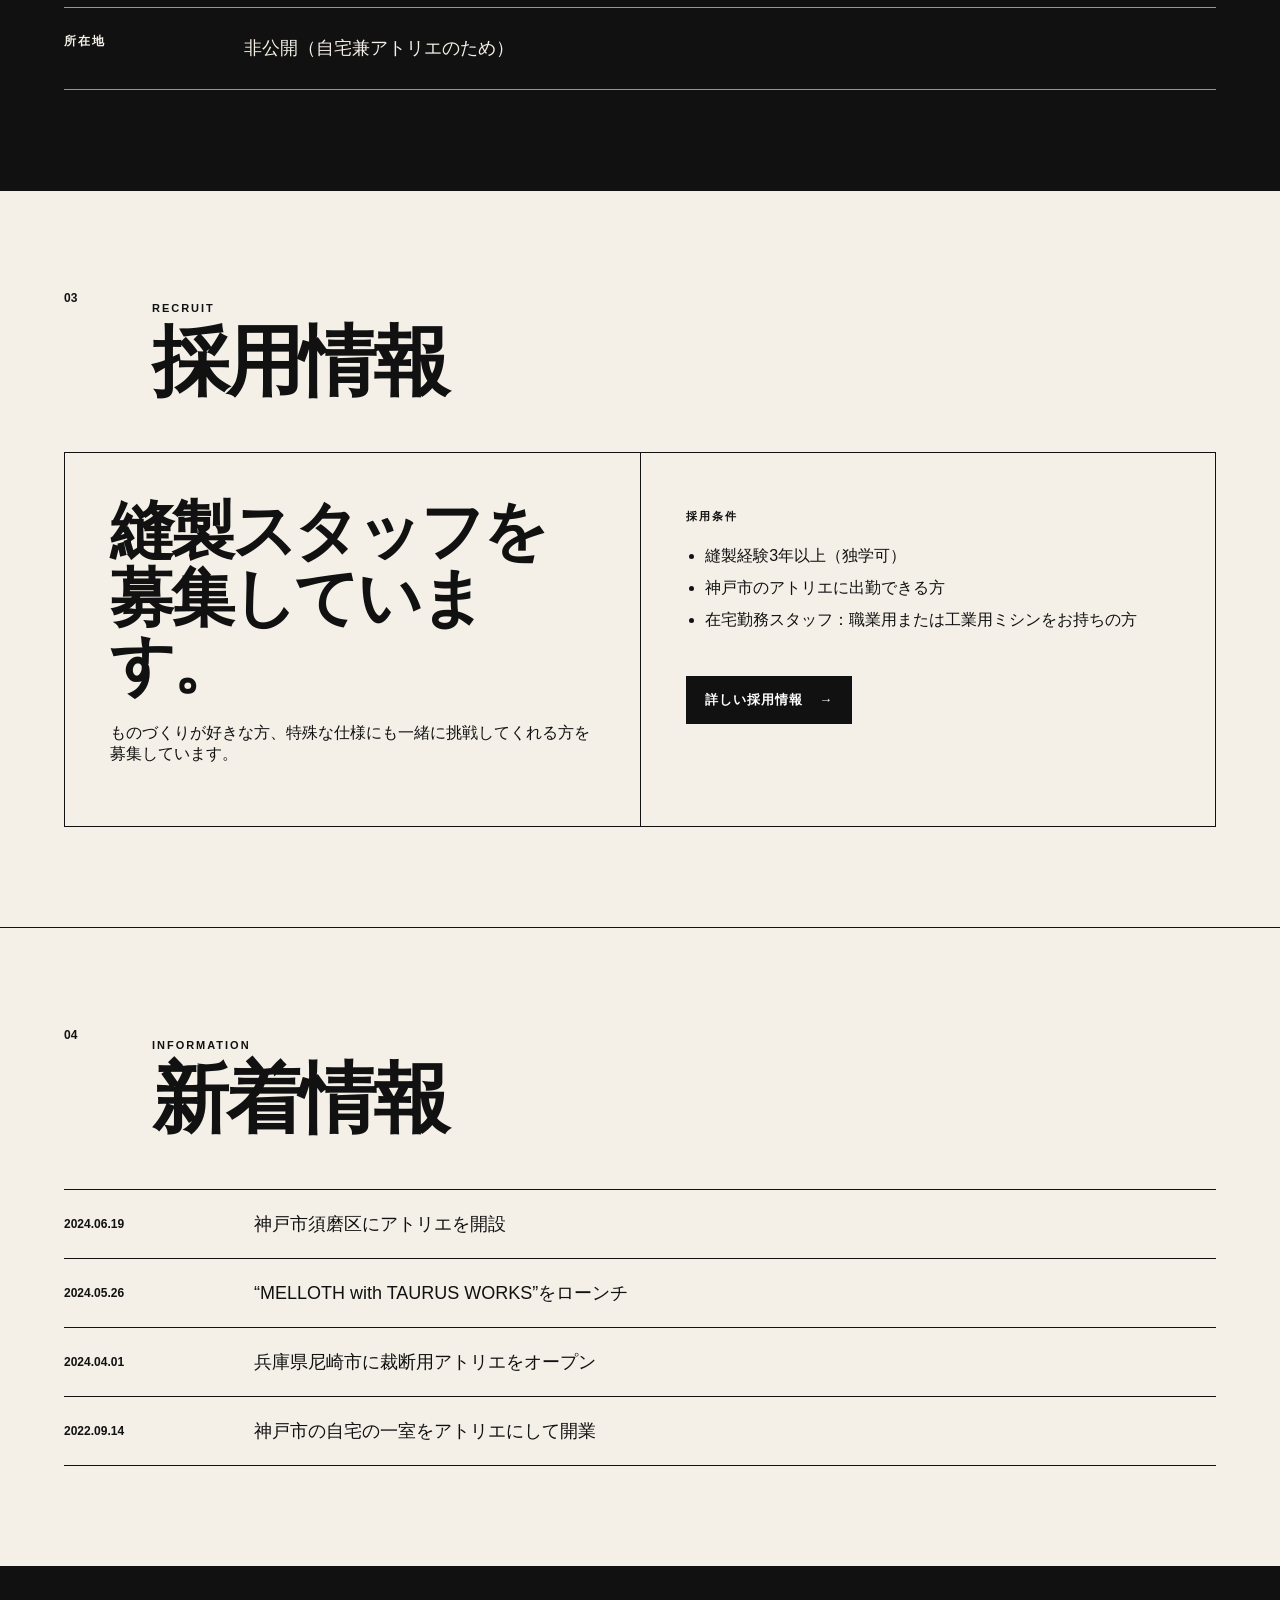
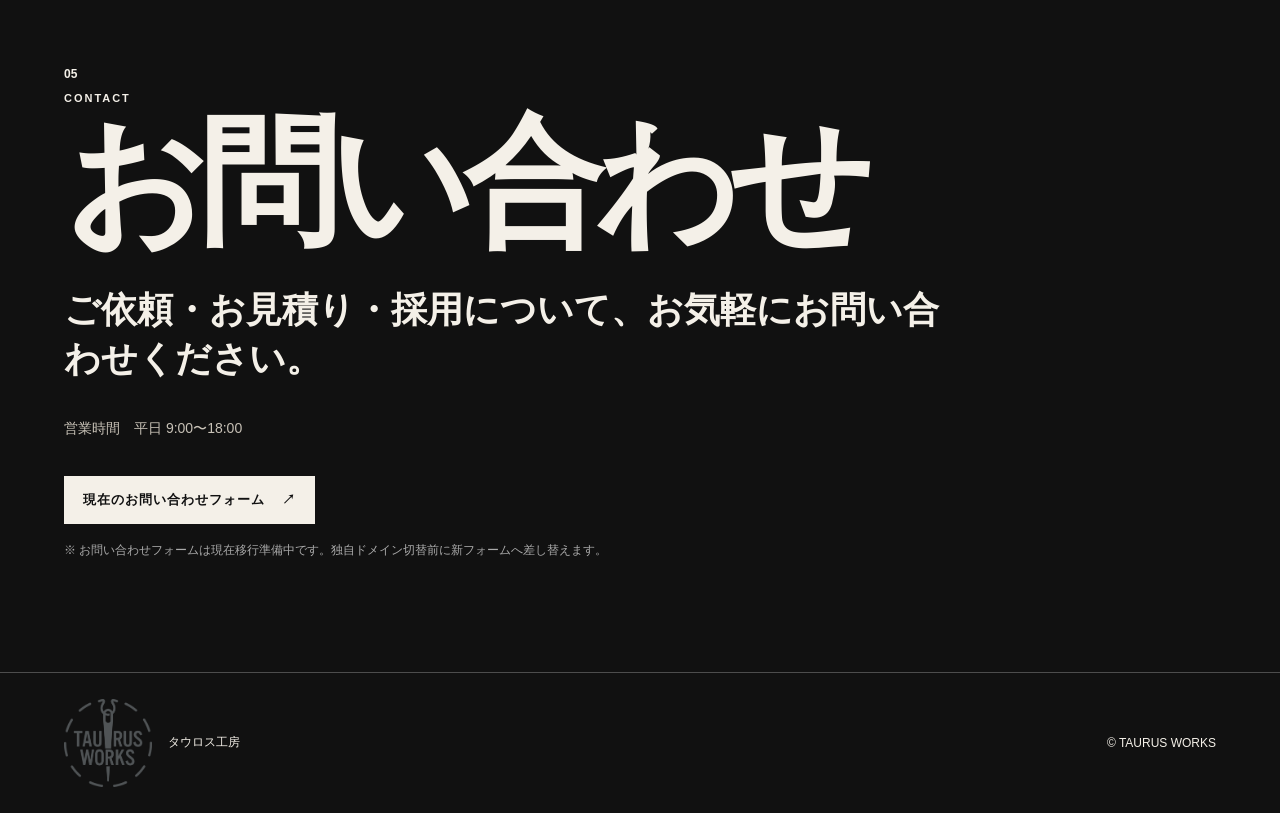
==== commit 3725b38a: "Bump stylesheet cache for mobile layout" ====
--- a/index.html
+++ b/index.html
@@ -10,7 +10,7 @@
   <meta property="og:type" content="website">
   <meta name="theme-color" content="#111111">
   <link rel="icon" type="image/png" href="./assets/TAURUS%20WORKS%20LOGO.png">
-  <link rel="stylesheet" href="./style.css?v=20260814-5">
+  <link rel="stylesheet" href="./style.css?v=20260814-6">
 </head>
 <body>
   <header class="site-header">
--- a/style.css
+++ b/style.css
@@ -1 +1 @@
-*{box-sizing:border-box}html{scroll-behavior:smooth}body{margin:0;background:#f4f0e8;color:#111;font-family:Arial,'Hiragino Kaku Gothic ProN','Yu Gothic',sans-serif}.site-header{position:sticky;top:0;z-index:20;display:flex;justify-content:space-between;align-items:center;padding:12px 5vw;background:rgba(244,240,232,.94);backdrop-filter:blur(10px);border-bottom:1px solid #111}.brand{display:flex;gap:12px;align-items:center;color:#111;text-decoration:none}.brand-logo{width:58px;height:58px;object-fit:contain;filter:brightness(.12)}.brand-sub{font-size:11px;color:#555}.nav{display:flex;gap:24px;align-items:center}.nav a{color:#111;text-decoration:none;font-size:12px;font-weight:800;letter-spacing:.12em}.nav-contact{padding:10px 14px;border:1px solid #111}.hero-home{min-height:86vh;display:grid;grid-template-columns:1.05fr .95fr;border-bottom:1px solid #111}.hero-copy{padding:9vw 5vw 7vw}.kicker,.eyebrow,.mini-label,.card-index{font-size:11px;letter-spacing:.18em;font-weight:900;text-transform:uppercase}.hero-copy h1{font-size:clamp(62px,10vw,150px);line-height:.78;letter-spacing:-.065em;margin:18px 0 28px}.lead{font-size:clamp(20px,2.2vw,32px);line-height:1.45;font-weight:700;max-width:780px}.lead-sub{font-size:15px;line-height:1.8;color:#555;max-width:680px}.hero-art{position:relative;overflow:hidden;background:#111;min-height:600px}.pattern-grid{position:absolute;inset:0;background-image:linear-gradient(rgba(255,255,255,.12) 1px,transparent 1px),linear-gradient(90deg,rgba(255,255,255,.12) 1px,transparent 1px);background-size:48px 48px;transform:rotate(-8deg) scale(1.2)}.hero-stamp{position:absolute;right:8%;bottom:10%;width:260px;height:260px;border:3px solid #fff;border-radius:50%;display:grid;place-items:center;text-align:center;color:#fff;font-size:36px;line-height:.85;font-weight:900;letter-spacing:-.04em;transform:rotate(8deg)}.hero-stamp small{font-size:12px;letter-spacing:.2em}.measure-line{position:absolute;height:1px;background:#fff;opacity:.9}.measure-line:before,.measure-line:after{content:'';position:absolute;top:-5px;width:1px;height:11px;background:#fff}.measure-line:before{left:0}.measure-line:after{right:0}.measure-line-a{width:65%;top:25%;left:10%;transform:rotate(15deg)}.measure-line-b{width:50%;top:55%;left:20%;transform:rotate(-20deg)}.section{padding:100px 5vw;border-bottom:1px solid #111}.section-heading{display:grid;grid-template-columns:70px 1fr;gap:18px;align-items:start;margin-bottom:54px}.section-no{margin:0;font-size:12px;font-weight:900}.section h2{margin:2px 0 0;font-size:clamp(42px,6vw,88px);line-height:.95;letter-spacing:-.045em}.business-grid{display:grid;grid-template-columns:repeat(2,minmax(0,1fr));gap:1px;background:#111;border:1px solid #111}.business-card{background:#f4f0e8}.business-card-featured{grid-column:span 2;display:grid;grid-template-columns:1fr 1fr}.business-card-split{grid-column:span 2;display:grid;grid-template-columns:1fr 1fr}.business-card-split>.business-body{display:flex;flex-direction:column;justify-content:center}.business-card-split>.business-visual{min-height:360px;border-bottom:0}.business-card-split>*+*{border-left:1px solid #111}.business-visual{min-height:330px;border-bottom:1px solid #111;position:relative;overflow:hidden}.business-card-featured .business-visual{border-bottom:0;border-right:1px solid #111;min-height:480px}.business-body{padding:34px}.business-body h3{font-size:clamp(28px,3.5vw,48px);margin:8px 0 16px;letter-spacing:-.03em}.business-body p{line-height:1.9}.text-links{display:flex;gap:18px;flex-wrap:wrap;margin-top:22px}.text-links a{color:#111;font-weight:800;text-decoration:none;border-bottom:1px solid #111}.melloth-visual{background:#d8e9ff;display:grid;place-items:center;padding:36px}.melloth-logo{width:min(72%,470px);height:auto;filter:drop-shadow(0 6px 18px rgba(0,0,0,.18))}.sewing-visual{background:#e5e0d6;display:grid;place-items:center}.sewing-visual span{font-size:42px;font-weight:900;line-height:.85;text-align:center;z-index:2}.stitch{position:absolute;border:2px dashed #111;border-radius:50%}.stitch-1{width:280px;height:280px}.stitch-2{width:420px;height:180px;transform:rotate(30deg)}.photo{background-size:cover;background-position:center}.photo-oem{background-image:linear-gradient(135deg,#262626 0 42%,#9c7e5a 42% 58%,#d9d0c3 58%)}.photo-order{background-image:linear-gradient(120deg,#c9c0b3 0 35%,#111 35% 42%,#b7d4cb 42% 66%,#e4c4cf 66%)}.section-dark{background:#111;color:#f4f0e8}.section-heading-light{border-color:#f4f0e8}.company-list{margin:0;border-top:1px solid #f4f0e8}.company-list div{display:grid;grid-template-columns:180px 1fr;padding:25px 0;border-bottom:1px solid rgba(244,240,232,.6)}.company-list dt{font-size:12px;letter-spacing:.16em;font-weight:800}.company-list dd{margin:0;font-size:18px;line-height:1.7}.recruit-box{display:grid;grid-template-columns:1fr 1fr;border:1px solid #111}.recruit-box>div{padding:45px}.recruit-box>div+div{border-left:1px solid #111}.recruit-big{font-size:clamp(36px,5vw,72px);line-height:1.05;font-weight:900;letter-spacing:-.05em;margin:0 0 24px}.recruit-conditions ul{padding-left:1.2em;line-height:2}.button{display:inline-flex;gap:16px;align-items:center;margin-top:24px;padding:14px 18px;text-decoration:none;font-weight:900;font-size:13px;letter-spacing:.08em;border:1px solid}.button-dark{background:#111;color:#fff;border-color:#111}.button-light{background:#f4f0e8;color:#111;border-color:#f4f0e8}.news-list{border-top:1px solid #111}.news-row{display:grid;grid-template-columns:170px 1fr;gap:20px;padding:22px 0;border-bottom:1px solid #111;align-items:center}.news-row time{font-size:12px;font-weight:800}.news-row p{margin:0;font-size:18px}.contact-section{background:#111;color:#f4f0e8}.contact-section h2{font-size:clamp(64px,11vw,160px);letter-spacing:-.07em;margin:12px 0 24px}.contact-copy{font-size:clamp(22px,3vw,36px);font-weight:800;max-width:900px}.business-hours{font-size:14px;color:#c8c2b7}.migration-note{font-size:12px;color:#aaa;margin-top:18px}.footer{display:flex;justify-content:space-between;align-items:center;gap:20px;padding:26px 5vw;background:#111;color:#f4f0e8;border-top:1px solid rgba(255,255,255,.25)}.footer p{margin:4px 0;font-size:12px}.footer-identity{display:flex;align-items:center;gap:16px}.footer-logo{width:88px;height:88px;object-fit:contain}.footer-brand{font-size:16px!important;font-weight:900;letter-spacing:.16em}@media(max-width:900px){.site-header{align-items:flex-start;gap:16px}.nav{gap:10px;flex-wrap:wrap;justify-content:flex-end}.nav a{font-size:10px}.hero-home{grid-template-columns:1fr}.hero-art{min-height:360px}.business-grid{grid-template-columns:1fr}.business-card-featured,.business-card-split{grid-column:auto;grid-template-columns:1fr}.business-card-featured .business-visual{border-right:0;border-bottom:1px solid #111;min-height:340px}.business-card-split>*+*{border-left:0;border-top:1px solid #111}.business-card-split>.business-visual{min-height:300px}.business-card-split-reverse .business-body{order:1}.business-card-split-reverse .business-visual{order:2}.recruit-box{grid-template-columns:1fr}.recruit-box>div+div{border-left:0;border-top:1px solid #111}.company-list div{grid-template-columns:120px 1fr}}@media(max-width:640px){.site-header{position:relative;display:block;padding:12px 20px}.brand{margin-bottom:14px}.brand-logo{width:50px;height:50px}.nav{justify-content:flex-start}.hero-copy,.section{padding-left:20px;padding-right:20px}.hero-copy{padding-top:70px;padding-bottom:70px}.hero-copy h1{font-size:58px}.section{padding-top:70px;padding-bottom:70px}.section-heading{grid-template-columns:42px 1fr}.business-body{padding:26px 20px}.business-visual{min-height:260px}.company-list div{grid-template-columns:1fr;gap:8px}.news-row{grid-template-columns:1fr;gap:8px}.recruit-box>div{padding:28px 20px}.footer{padding:24px 20px;display:block}.footer-identity{margin-bottom:18px}.footer-logo{width:72px;height:72px}.hero-stamp{width:190px;height:190px;font-size:28px}}
+*{box-sizing:border-box}html{scroll-behavior:smooth}body{margin:0;background:#f4f0e8;color:#111;font-family:Arial,'Hiragino Kaku Gothic ProN','Yu Gothic',sans-serif}.site-header{position:sticky;top:0;z-index:20;display:flex;justify-content:space-between;align-items:center;padding:12px 5vw;background:rgba(244,240,232,.94);backdrop-filter:blur(10px);border-bottom:1px solid #111}.brand{display:flex;gap:12px;align-items:center;color:#111;text-decoration:none}.brand-logo{width:58px;height:58px;object-fit:contain;filter:brightness(.12)}.brand-sub{font-size:11px;color:#555}.nav{display:flex;gap:24px;align-items:center}.nav a{color:#111;text-decoration:none;font-size:12px;font-weight:800;letter-spacing:.12em}.nav-contact{padding:10px 14px;border:1px solid #111}.hero-home{min-height:86vh;display:grid;grid-template-columns:1.05fr .95fr;border-bottom:1px solid #111}.hero-copy{padding:9vw 5vw 7vw}.kicker,.eyebrow,.mini-label,.card-index{font-size:11px;letter-spacing:.18em;font-weight:900;text-transform:uppercase}.hero-copy h1{font-size:clamp(62px,10vw,150px);line-height:.78;letter-spacing:-.065em;margin:18px 0 28px}.lead{font-size:clamp(20px,2.2vw,32px);line-height:1.45;font-weight:700;max-width:780px}.lead-sub{font-size:15px;line-height:1.8;color:#555;max-width:680px}.hero-art{position:relative;overflow:hidden;background:#111;min-height:600px}.pattern-grid{position:absolute;inset:0;background-image:linear-gradient(rgba(255,255,255,.12) 1px,transparent 1px),linear-gradient(90deg,rgba(255,255,255,.12) 1px,transparent 1px);background-size:48px 48px;transform:rotate(-8deg) scale(1.2)}.hero-stamp{position:absolute;right:8%;bottom:10%;width:260px;height:260px;border:3px solid #fff;border-radius:50%;display:grid;place-items:center;text-align:center;color:#fff;font-size:36px;line-height:.85;font-weight:900;letter-spacing:-.04em;transform:rotate(8deg)}.hero-stamp small{font-size:12px;letter-spacing:.2em}.measure-line{position:absolute;height:1px;background:#fff;opacity:.9}.measure-line:before,.measure-line:after{content:'';position:absolute;top:-5px;width:1px;height:11px;background:#fff}.measure-line:before{left:0}.measure-line:after{right:0}.measure-line-a{width:65%;top:25%;left:10%;transform:rotate(15deg)}.measure-line-b{width:50%;top:55%;left:20%;transform:rotate(-20deg)}.section{padding:100px 5vw;border-bottom:1px solid #111}.section-heading{display:grid;grid-template-columns:70px 1fr;gap:18px;align-items:start;margin-bottom:54px}.section-no{margin:0;font-size:12px;font-weight:900}.section h2{margin:2px 0 0;font-size:clamp(42px,6vw,88px);line-height:.95;letter-spacing:-.045em}.business-grid{display:grid;grid-template-columns:repeat(2,minmax(0,1fr));gap:0;background:transparent;border:0}.business-card{background:#f4f0e8}.business-card-featured{grid-column:span 2;display:grid;grid-template-columns:1fr 1fr}.business-card-split{grid-column:span 2;display:grid;grid-template-columns:1fr 1fr}.business-card-split>.business-body{display:flex;flex-direction:column;justify-content:center}.business-card-split>.business-visual{min-height:360px;border-bottom:0}.business-card-split>*+*{border-left:0}.business-visual{min-height:330px;border-bottom:0;position:relative;overflow:hidden}.business-card-featured .business-visual{border-bottom:0;border-right:0;min-height:480px}.business-body{padding:34px}.business-body h3{font-size:clamp(28px,3.5vw,48px);margin:8px 0 16px;letter-spacing:-.03em}.business-body p{line-height:1.9}.text-links{display:flex;gap:18px;flex-wrap:wrap;margin-top:22px}.text-links a{color:#111;font-weight:800;text-decoration:none;border-bottom:1px solid #111}.melloth-visual{background:#d8e9ff;display:grid;place-items:center;padding:36px}.melloth-logo{width:min(72%,470px);height:auto;filter:drop-shadow(0 6px 18px rgba(0,0,0,.18))}.sewing-visual{background:#e5e0d6;display:grid;place-items:center}.sewing-visual span{font-size:42px;font-weight:900;line-height:.85;text-align:center;z-index:2}.stitch{position:absolute;border:2px dashed #111;border-radius:50%}.stitch-1{width:280px;height:280px}.stitch-2{width:420px;height:180px;transform:rotate(30deg)}.photo{background-size:cover;background-position:center}.photo-oem{background-image:linear-gradient(135deg,#262626 0 42%,#9c7e5a 42% 58%,#d9d0c3 58%)}.photo-order{background-image:linear-gradient(120deg,#c9c0b3 0 35%,#111 35% 42%,#b7d4cb 42% 66%,#e4c4cf 66%)}.section-dark{background:#111;color:#f4f0e8}.section-heading-light{border-color:#f4f0e8}.company-list{margin:0;border-top:1px solid #f4f0e8}.company-list div{display:grid;grid-template-columns:180px 1fr;padding:25px 0;border-bottom:1px solid rgba(244,240,232,.6)}.company-list dt{font-size:12px;letter-spacing:.16em;font-weight:800}.company-list dd{margin:0;font-size:18px;line-height:1.7}.recruit-box{display:grid;grid-template-columns:1fr 1fr;border:1px solid #111}.recruit-box>div{padding:45px}.recruit-box>div+div{border-left:1px solid #111}.recruit-big{font-size:clamp(36px,5vw,72px);line-height:1.05;font-weight:900;letter-spacing:-.05em;margin:0 0 24px}.recruit-conditions ul{padding-left:1.2em;line-height:2}.button{display:inline-flex;gap:16px;align-items:center;margin-top:24px;padding:14px 18px;text-decoration:none;font-weight:900;font-size:13px;letter-spacing:.08em;border:1px solid}.button-dark{background:#111;color:#fff;border-color:#111}.button-light{background:#f4f0e8;color:#111;border-color:#f4f0e8}.news-list{border-top:1px solid #111}.news-row{display:grid;grid-template-columns:170px 1fr;gap:20px;padding:22px 0;border-bottom:1px solid #111;align-items:center}.news-row time{font-size:12px;font-weight:800}.news-row p{margin:0;font-size:18px}.contact-section{background:#111;color:#f4f0e8}.contact-section h2{font-size:clamp(64px,11vw,160px);letter-spacing:-.07em;margin:12px 0 24px}.contact-copy{font-size:clamp(22px,3vw,36px);font-weight:800;max-width:900px}.business-hours{font-size:14px;color:#c8c2b7}.migration-note{font-size:12px;color:#aaa;margin-top:18px}.footer{display:flex;justify-content:space-between;align-items:center;gap:20px;padding:26px 5vw;background:#111;color:#f4f0e8;border-top:1px solid rgba(255,255,255,.25)}.footer p{margin:4px 0;font-size:12px}.footer-identity{display:flex;align-items:center;gap:16px}.footer-logo{width:88px;height:88px;object-fit:contain}.footer-brand{font-size:16px!important;font-weight:900;letter-spacing:.16em}@media(max-width:900px){.site-header{align-items:flex-start;gap:16px}.nav{gap:10px;flex-wrap:wrap;justify-content:flex-end}.nav a{font-size:10px}.hero-home{grid-template-columns:1fr}.hero-art{min-height:360px}.business-grid{grid-template-columns:1fr}.business-card-featured,.business-card-split{grid-column:auto;grid-template-columns:1fr}.business-card-featured .business-visual{border-right:0;border-bottom:0;min-height:340px}.business-card-split>*+*{border-left:0;border-top:0}.business-card-split>.business-visual{min-height:300px;order:1}.business-card-split>.business-body{order:2}.recruit-box{grid-template-columns:1fr}.recruit-box>div+div{border-left:0;border-top:1px solid #111}.company-list div{grid-template-columns:120px 1fr}}@media(max-width:640px){.site-header{position:relative;display:block;padding:12px 20px}.brand{margin-bottom:14px}.brand-logo{width:50px;height:50px}.nav{justify-content:flex-start}.hero-copy,.section{padding-left:20px;padding-right:20px}.hero-copy{padding-top:70px;padding-bottom:70px}.hero-copy h1{font-size:58px}.section{padding-top:70px;padding-bottom:70px}.section-heading{grid-template-columns:42px 1fr}.business-body{padding:26px 20px}.business-visual{min-height:260px}.company-list div{grid-template-columns:1fr;gap:8px}.news-row{grid-template-columns:1fr;gap:8px}.recruit-box>div{padding:28px 20px}.footer{padding:24px 20px;display:block}.footer-identity{margin-bottom:18px}.footer-logo{width:72px;height:72px}.hero-stamp{width:190px;height:190px;font-size:28px}}
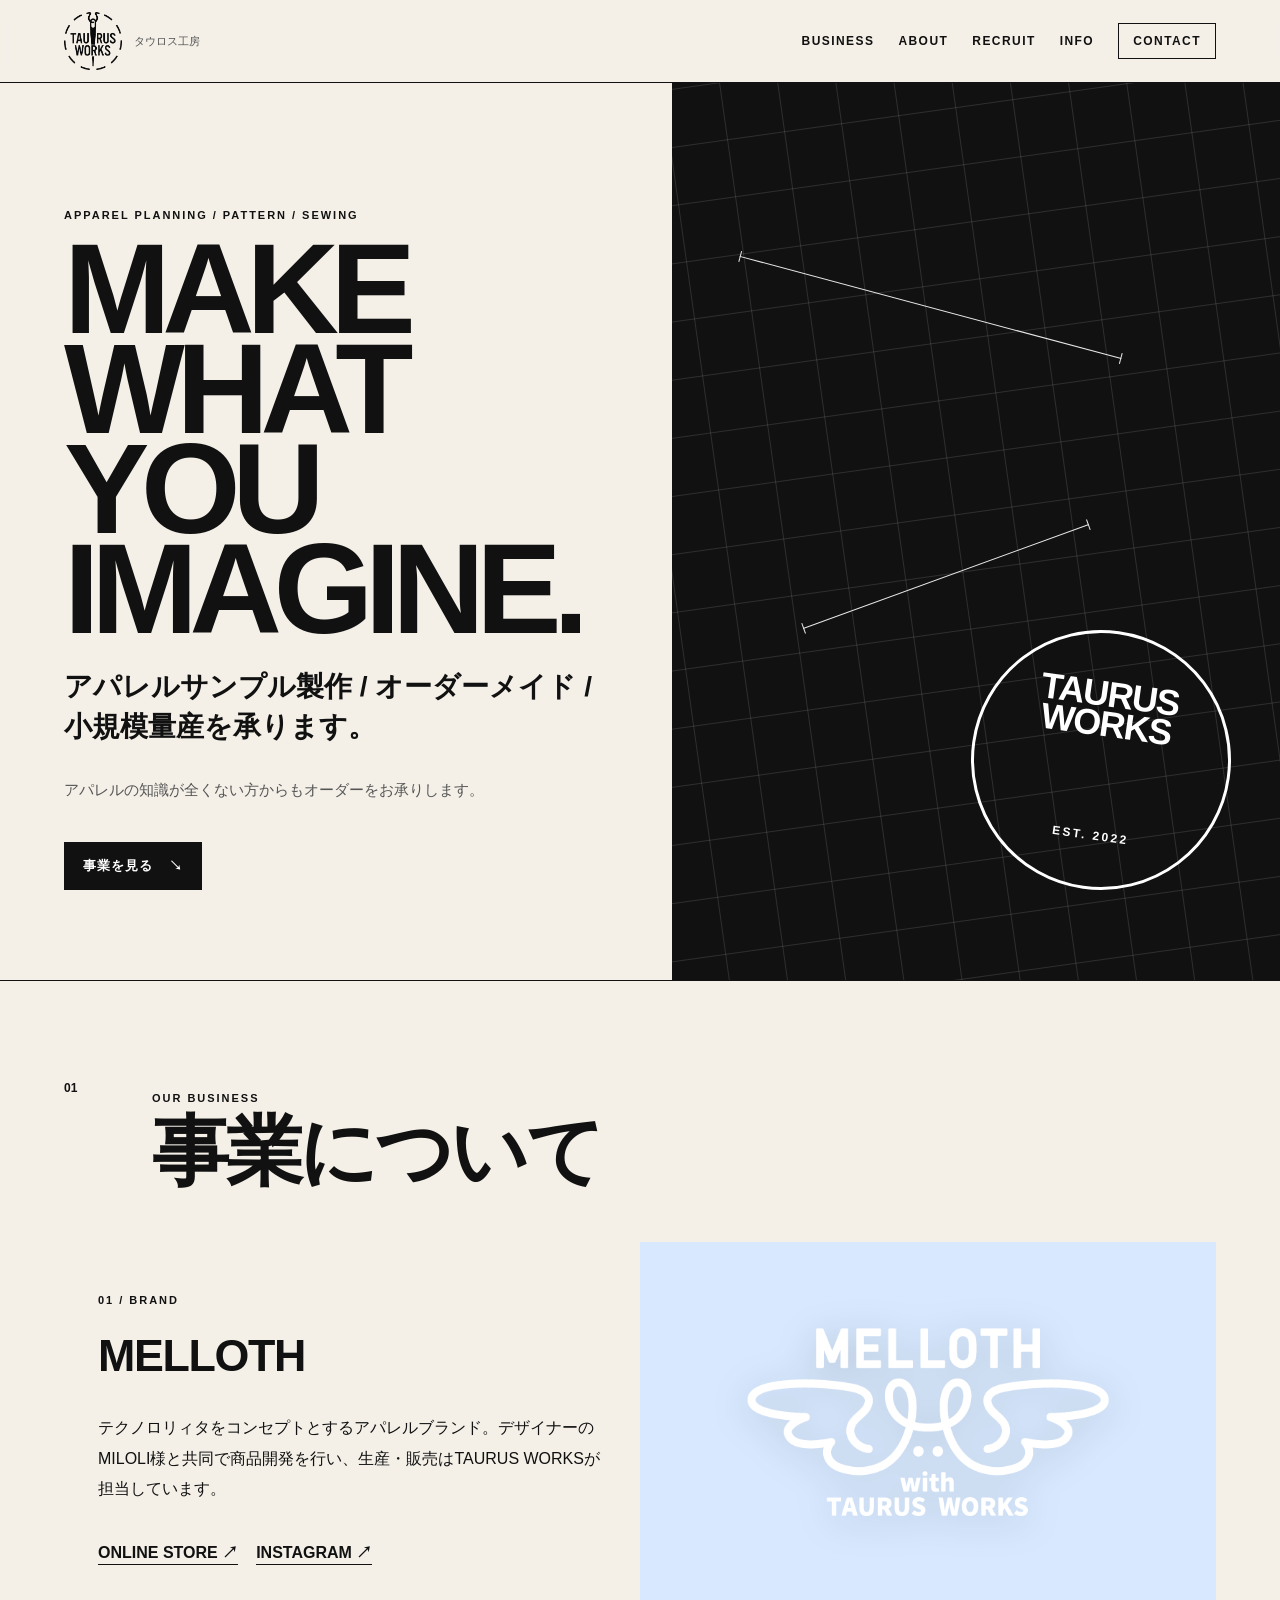
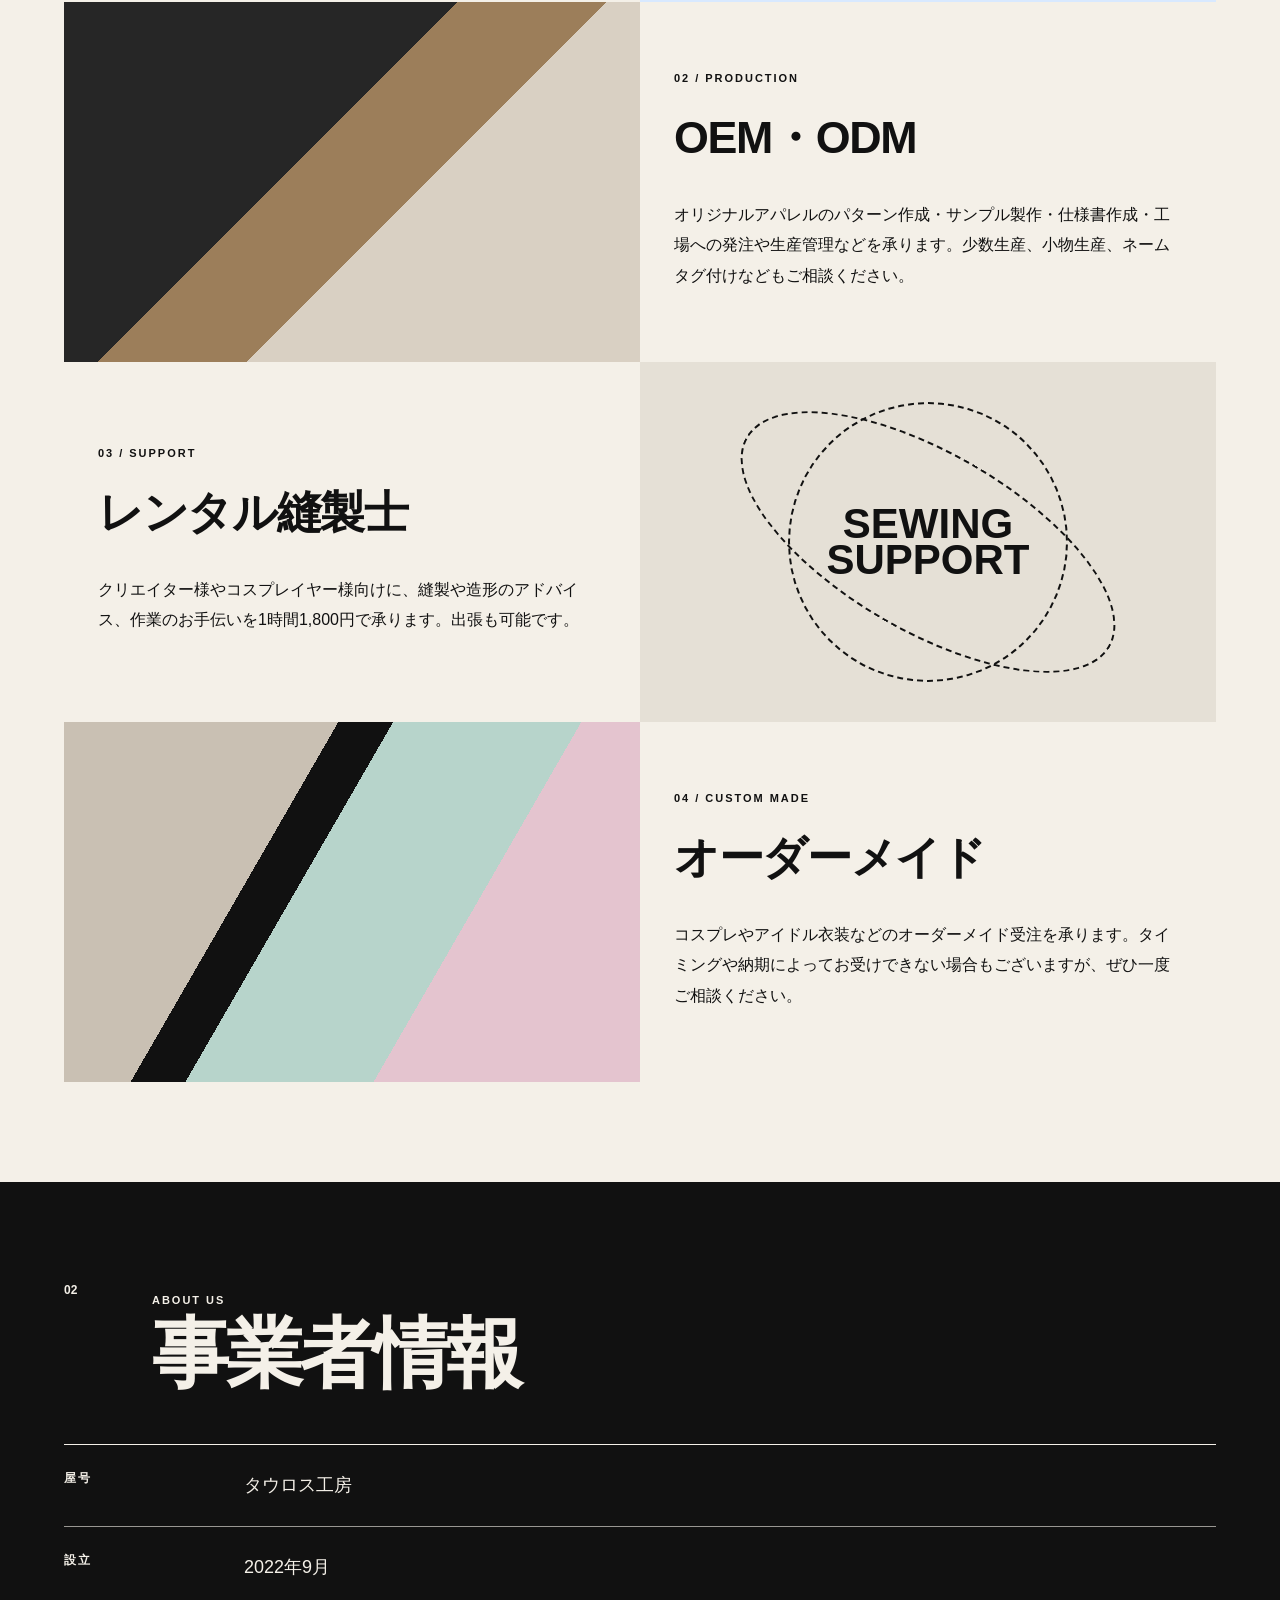
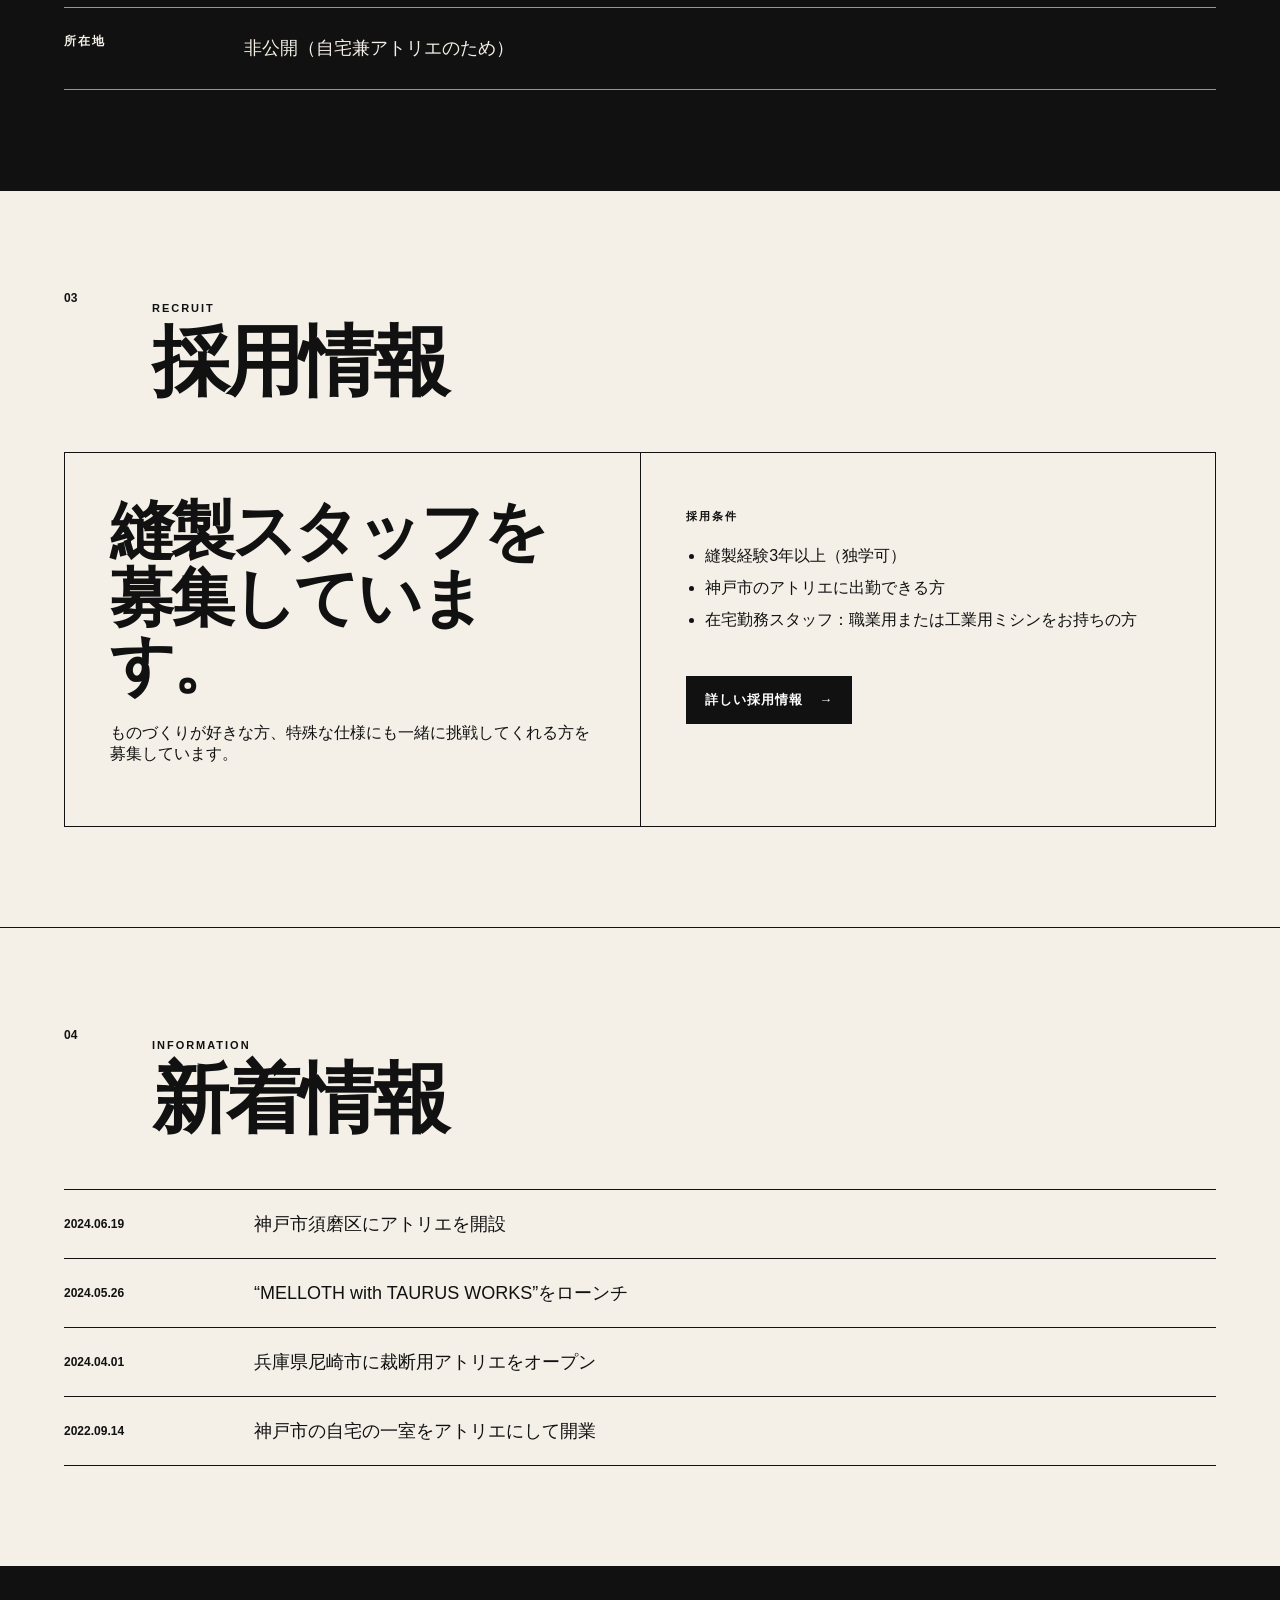
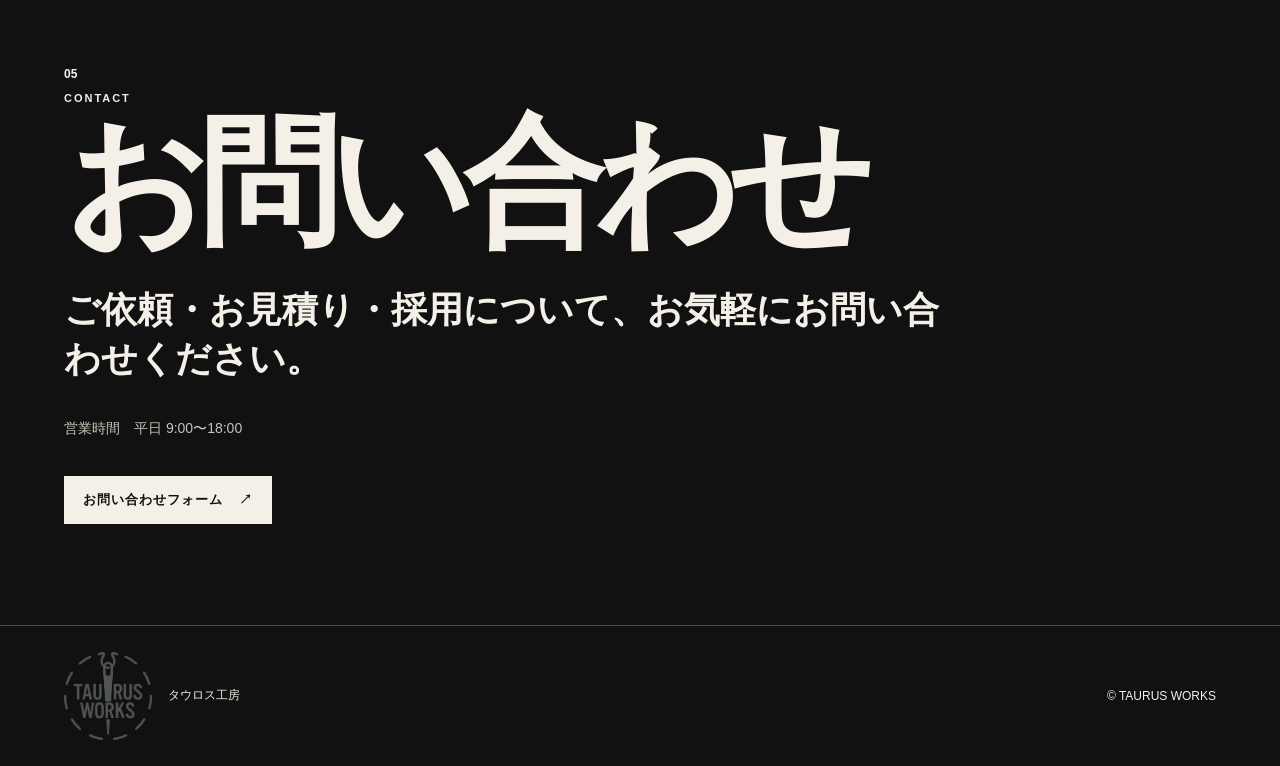
==== commit ae4b4352: "Keep contact form and open in new tab" ====
--- a/index.html
+++ b/index.html
@@ -52,7 +52,6 @@
           <h2>事業について</h2>
         </div>
       </div>
-
       <div class="business-grid">
         <article class="business-card business-card-split business-card-split-reverse">
           <div class="business-body">
@@ -68,7 +67,6 @@
             <img class="melloth-logo" src="./assets/MELLOTH%20with%20TAURUS%20WORKS_LOGO.png" alt="MELLOTH with TAURUS WORKS">
           </div>
         </article>
-
         <article class="business-card business-card-split">
           <div class="business-visual photo photo-oem" role="img" aria-label="衣料品とハンガーのイメージ"></div>
           <div class="business-body">
@@ -77,7 +75,6 @@
             <p>オリジナルアパレルのパターン作成・サンプル製作・仕様書作成・工場への発注や生産管理などを承ります。少数生産、小物生産、ネームタグ付けなどもご相談ください。</p>
           </div>
         </article>
-
         <article class="business-card business-card-split business-card-split-reverse">
           <div class="business-body">
             <p class="card-index">03 / SUPPORT</p>
@@ -90,7 +87,6 @@
             <span>SEWING<br>SUPPORT</span>
           </div>
         </article>
-
         <article class="business-card business-card-split">
           <div class="business-visual photo photo-order" role="img" aria-label="縫製作業のイメージ"></div>
           <div class="business-body">
@@ -105,10 +101,7 @@
     <section class="section section-dark" id="about">
       <div class="section-heading section-heading-light">
         <p class="section-no">02</p>
-        <div>
-          <p class="eyebrow">ABOUT US</p>
-          <h2>事業者情報</h2>
-        </div>
+        <div><p class="eyebrow">ABOUT US</p><h2>事業者情報</h2></div>
       </div>
       <dl class="company-list">
         <div><dt>屋号</dt><dd>タウロス工房</dd></div>
@@ -120,36 +113,20 @@
     <section class="section recruit-teaser" id="recruit">
       <div class="section-heading">
         <p class="section-no">03</p>
-        <div>
-          <p class="eyebrow">RECRUIT</p>
-          <h2>採用情報</h2>
-        </div>
+        <div><p class="eyebrow">RECRUIT</p><h2>採用情報</h2></div>
       </div>
       <div class="recruit-box">
-        <div>
-          <p class="recruit-big">縫製スタッフを<br>募集しています。</p>
-          <p>ものづくりが好きな方、特殊な仕様にも一緒に挑戦してくれる方を募集しています。</p>
-        </div>
+        <div><p class="recruit-big">縫製スタッフを<br>募集しています。</p><p>ものづくりが好きな方、特殊な仕様にも一緒に挑戦してくれる方を募集しています。</p></div>
         <div class="recruit-conditions">
           <p class="mini-label">採用条件</p>
-          <ul>
-            <li>縫製経験3年以上（独学可）</li>
-            <li>神戸市のアトリエに出勤できる方</li>
-            <li>在宅勤務スタッフ：職業用または工業用ミシンをお持ちの方</li>
-          </ul>
+          <ul><li>縫製経験3年以上（独学可）</li><li>神戸市のアトリエに出勤できる方</li><li>在宅勤務スタッフ：職業用または工業用ミシンをお持ちの方</li></ul>
           <a class="button button-dark" href="recruit.html">詳しい採用情報 <span>→</span></a>
         </div>
       </div>
     </section>
 
     <section class="section" id="information">
-      <div class="section-heading">
-        <p class="section-no">04</p>
-        <div>
-          <p class="eyebrow">INFORMATION</p>
-          <h2>新着情報</h2>
-        </div>
-      </div>
+      <div class="section-heading"><p class="section-no">04</p><div><p class="eyebrow">INFORMATION</p><h2>新着情報</h2></div></div>
       <div class="news-list">
         <div class="news-row"><time datetime="2024-06-19">2024.06.19</time><p>神戸市須磨区にアトリエを開設</p></div>
         <div class="news-row"><time datetime="2024-05-26">2024.05.26</time><p>“MELLOTH with TAURUS WORKS”をローンチ</p></div>
@@ -164,16 +141,12 @@
       <h2>お問い合わせ</h2>
       <p class="contact-copy">ご依頼・お見積り・採用について、お気軽にお問い合わせください。</p>
       <p class="business-hours">営業時間　平日 9:00〜18:00</p>
-      <a class="button button-light" href="https://taurusworks.jp/dc6c90bd975d45ef94b57cfe9bcf0f8d" target="_blank" rel="noopener">現在のお問い合わせフォーム <span>↗</span></a>
-      <p class="migration-note">※ お問い合わせフォームは現在移行準備中です。独自ドメイン切替前に新フォームへ差し替えます。</p>
+      <a class="button button-light" href="https://taurusworks.jp/dc6c90bd975d45ef94b57cfe9bcf0f8d" target="_blank" rel="noopener noreferrer">お問い合わせフォーム <span>↗</span></a>
     </section>
   </main>
 
   <footer class="footer">
-    <div class="footer-identity">
-      <img class="footer-logo" src="./assets/TAURUS%20WORKS%20LOGO.png" alt="TAURUS WORKS">
-      <p>タウロス工房</p>
-    </div>
+    <div class="footer-identity"><img class="footer-logo" src="./assets/TAURUS%20WORKS%20LOGO.png" alt="TAURUS WORKS"><p>タウロス工房</p></div>
     <p>© TAURUS WORKS</p>
   </footer>
 </body>
